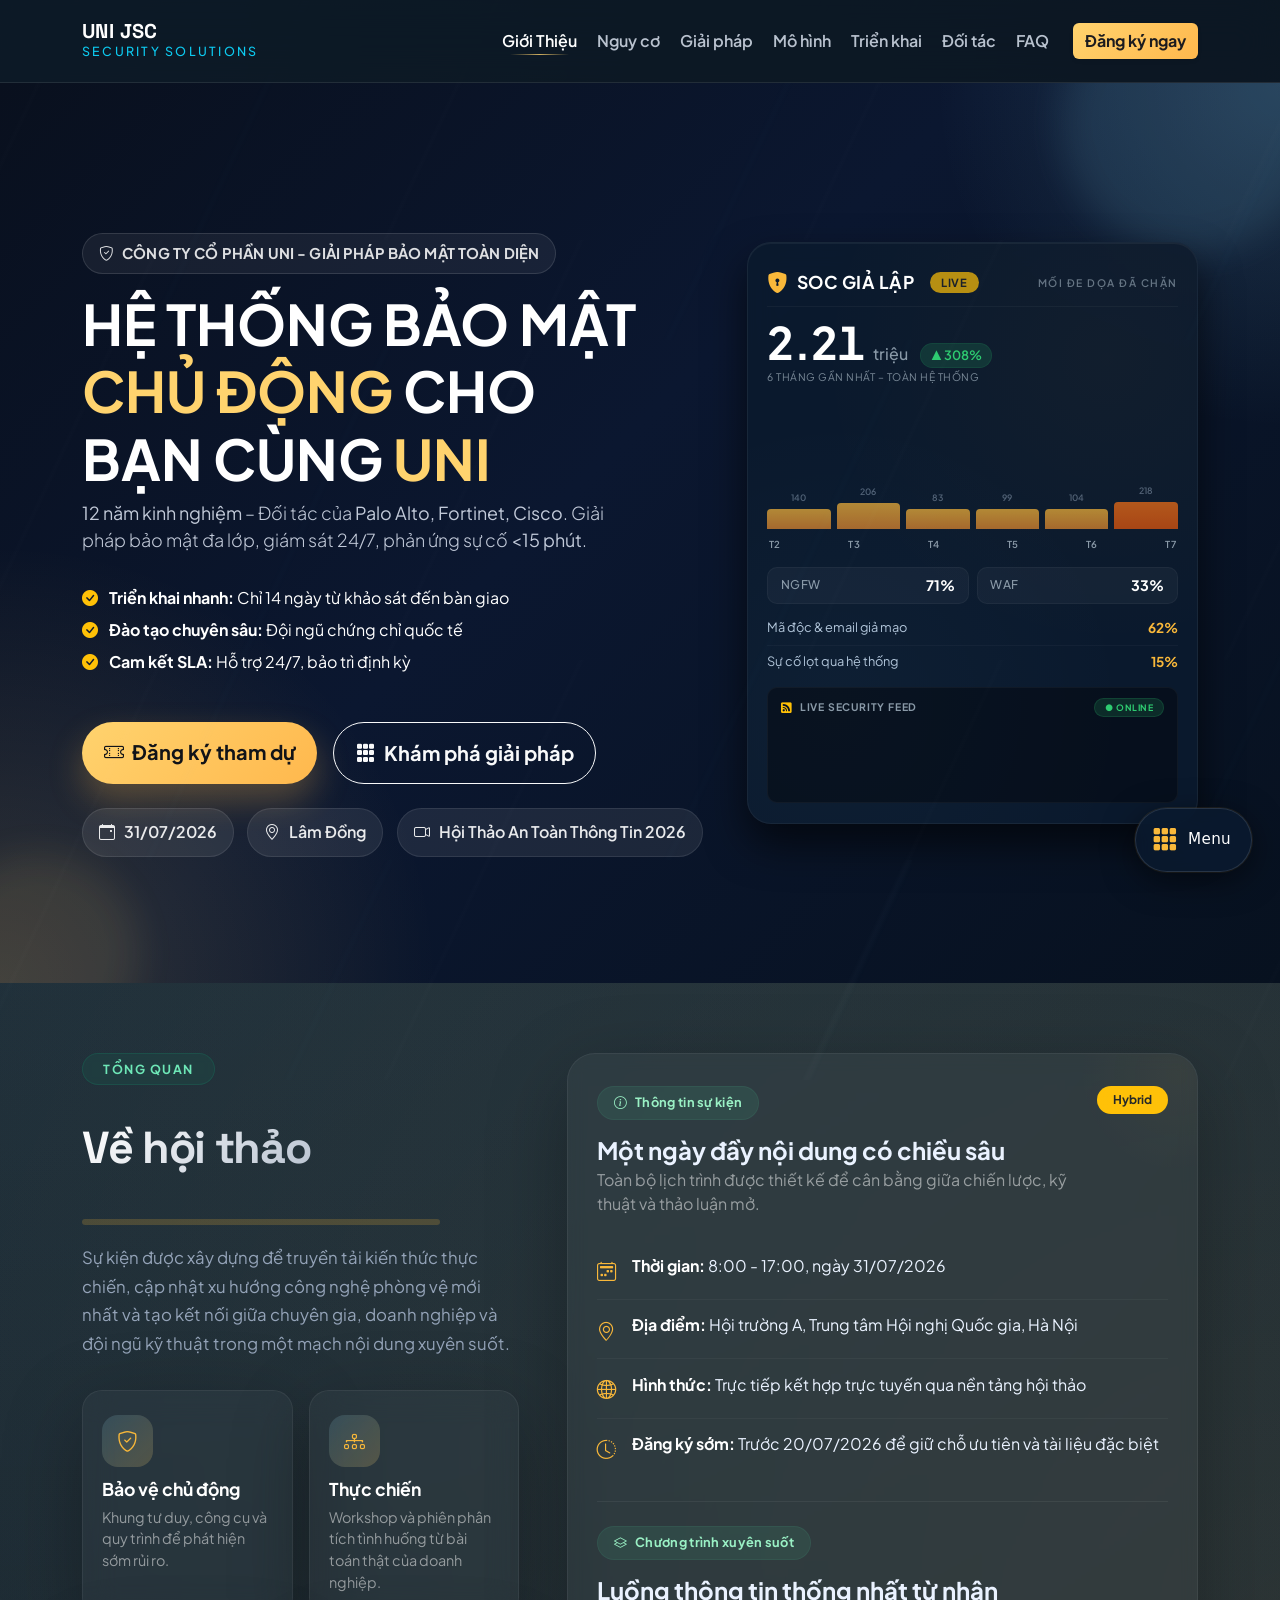
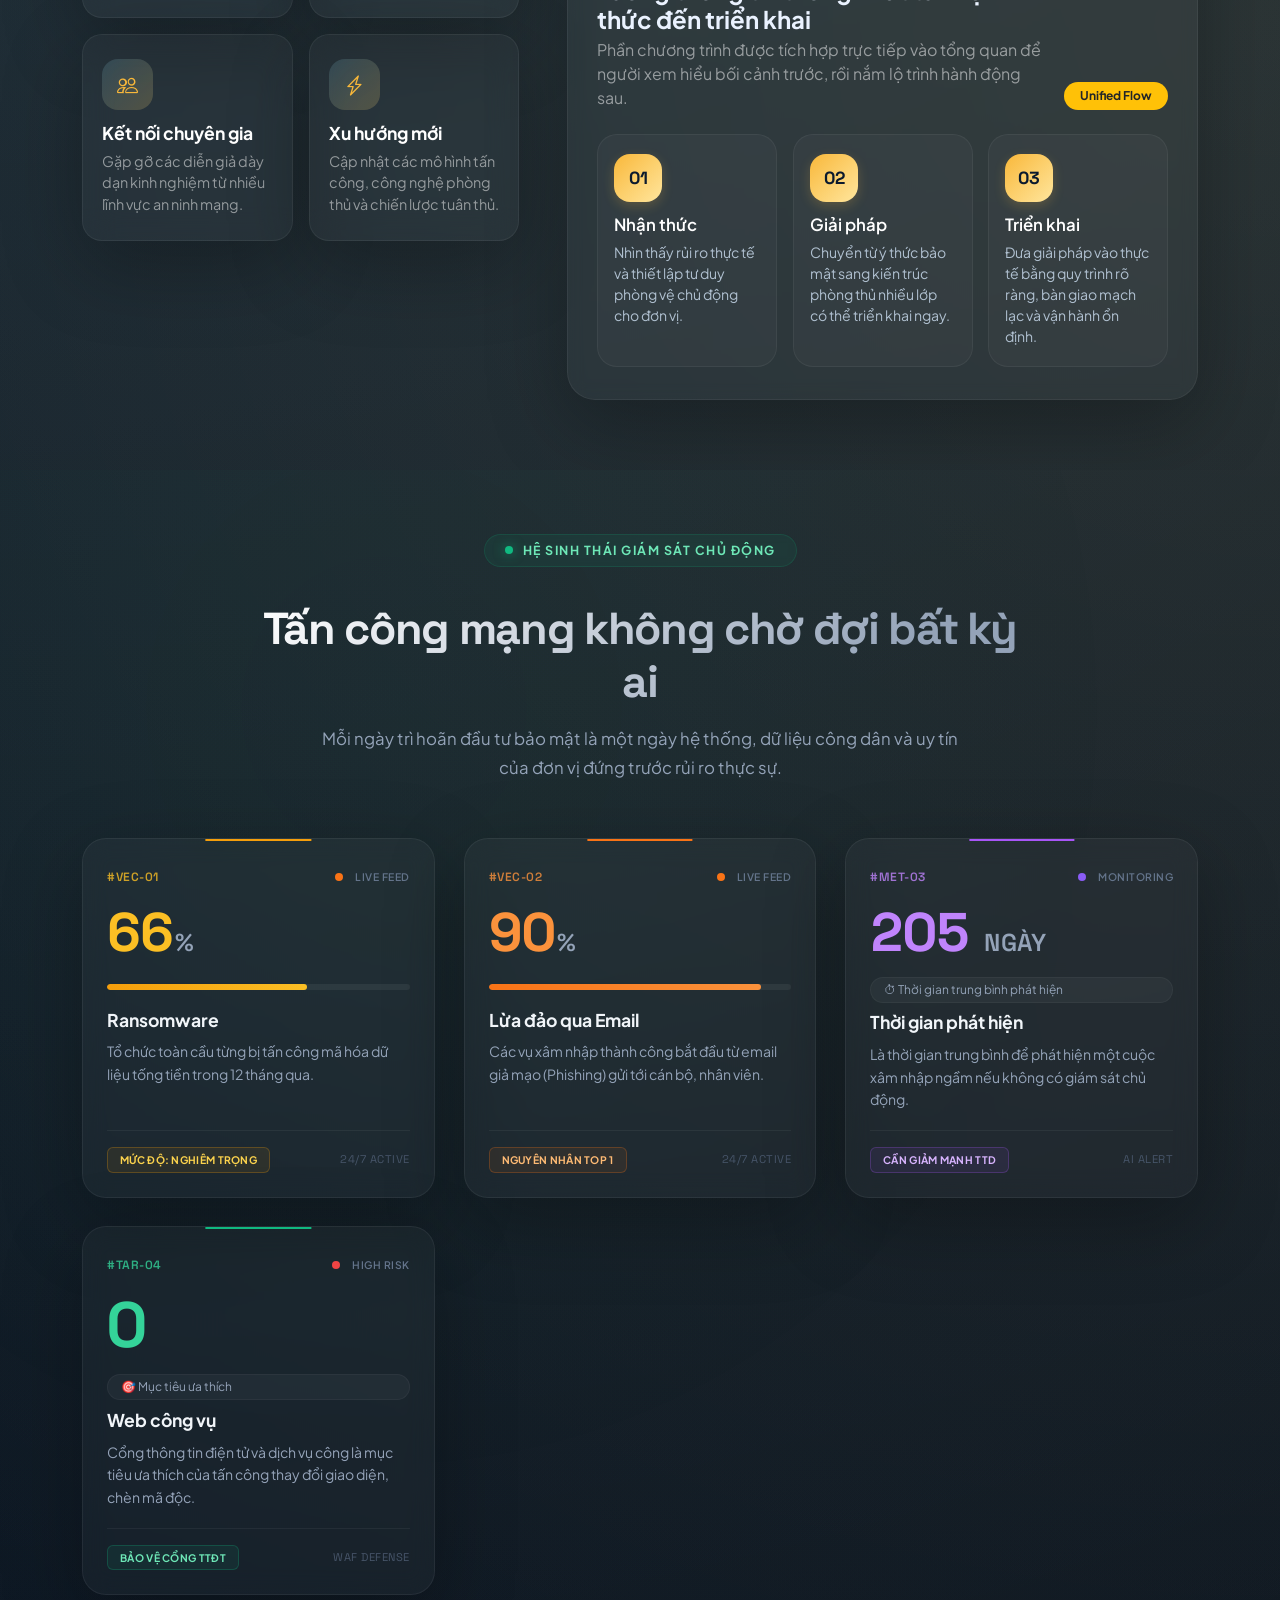
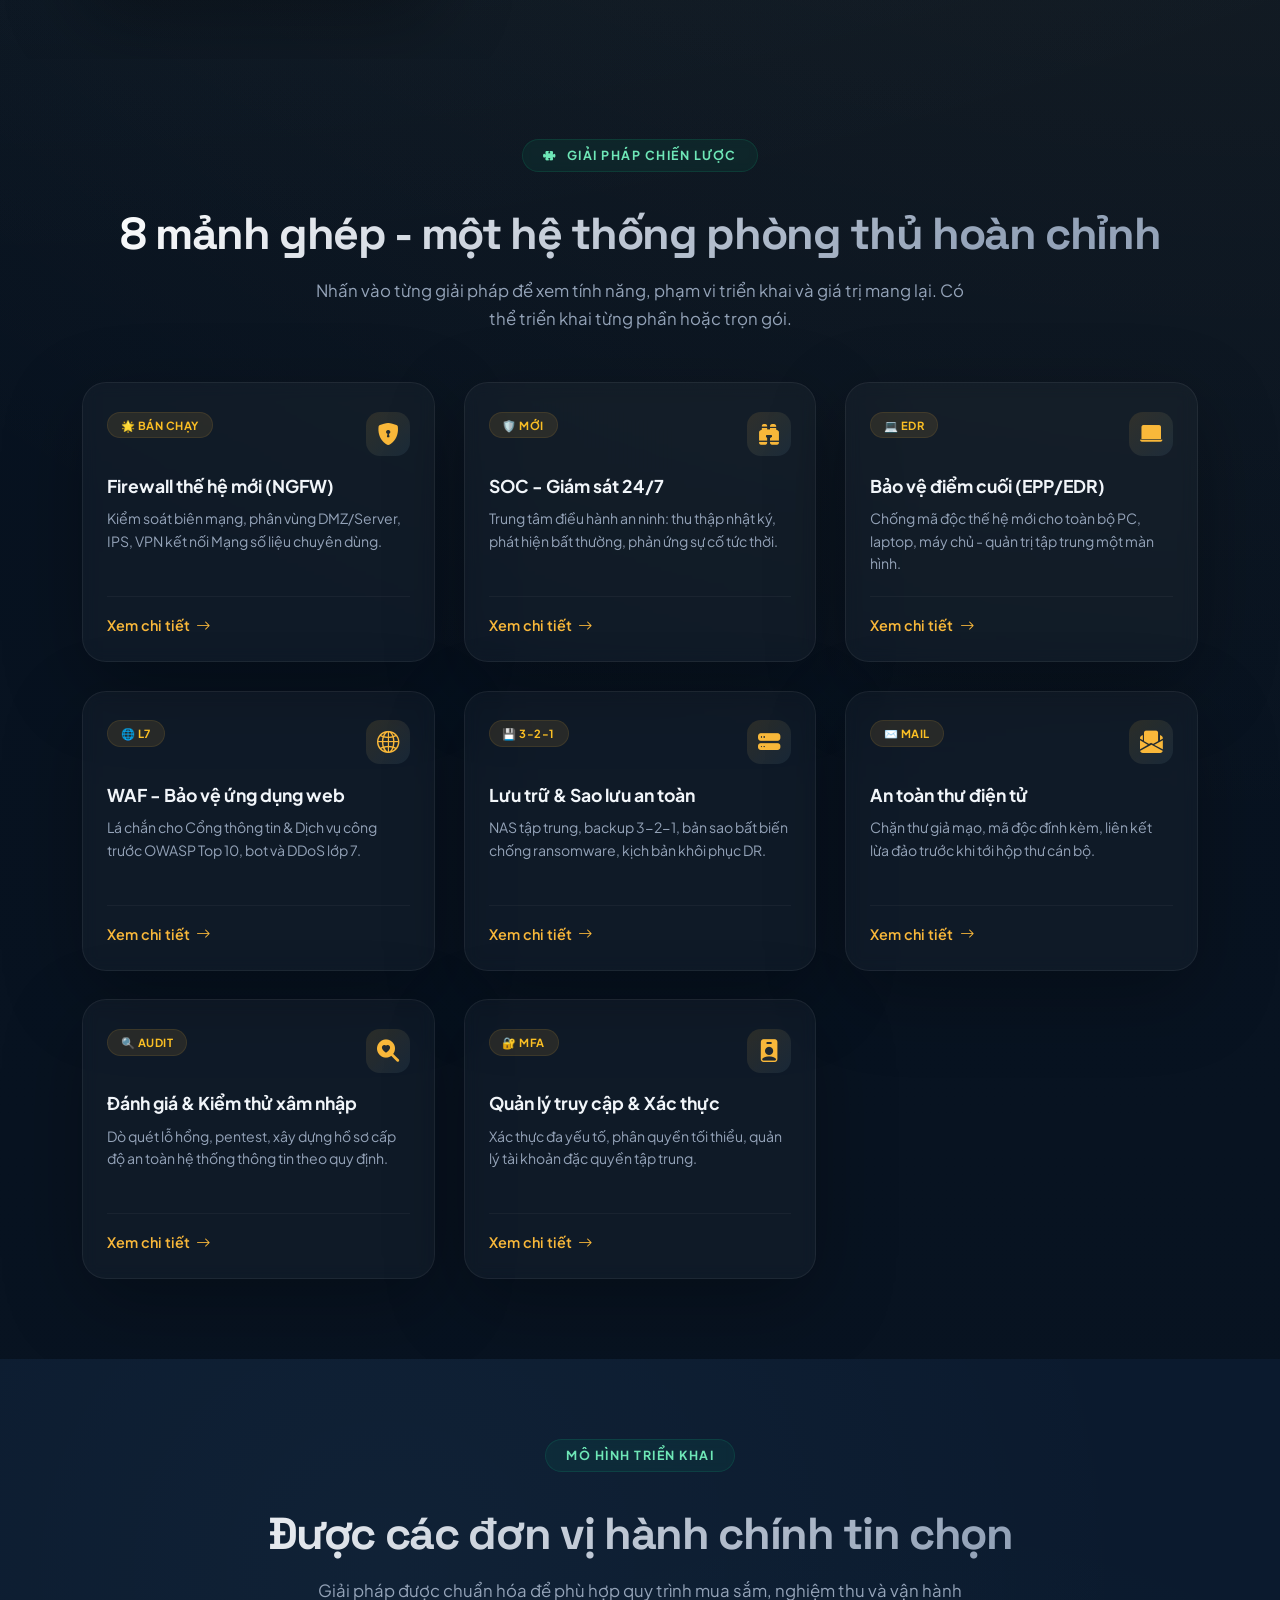
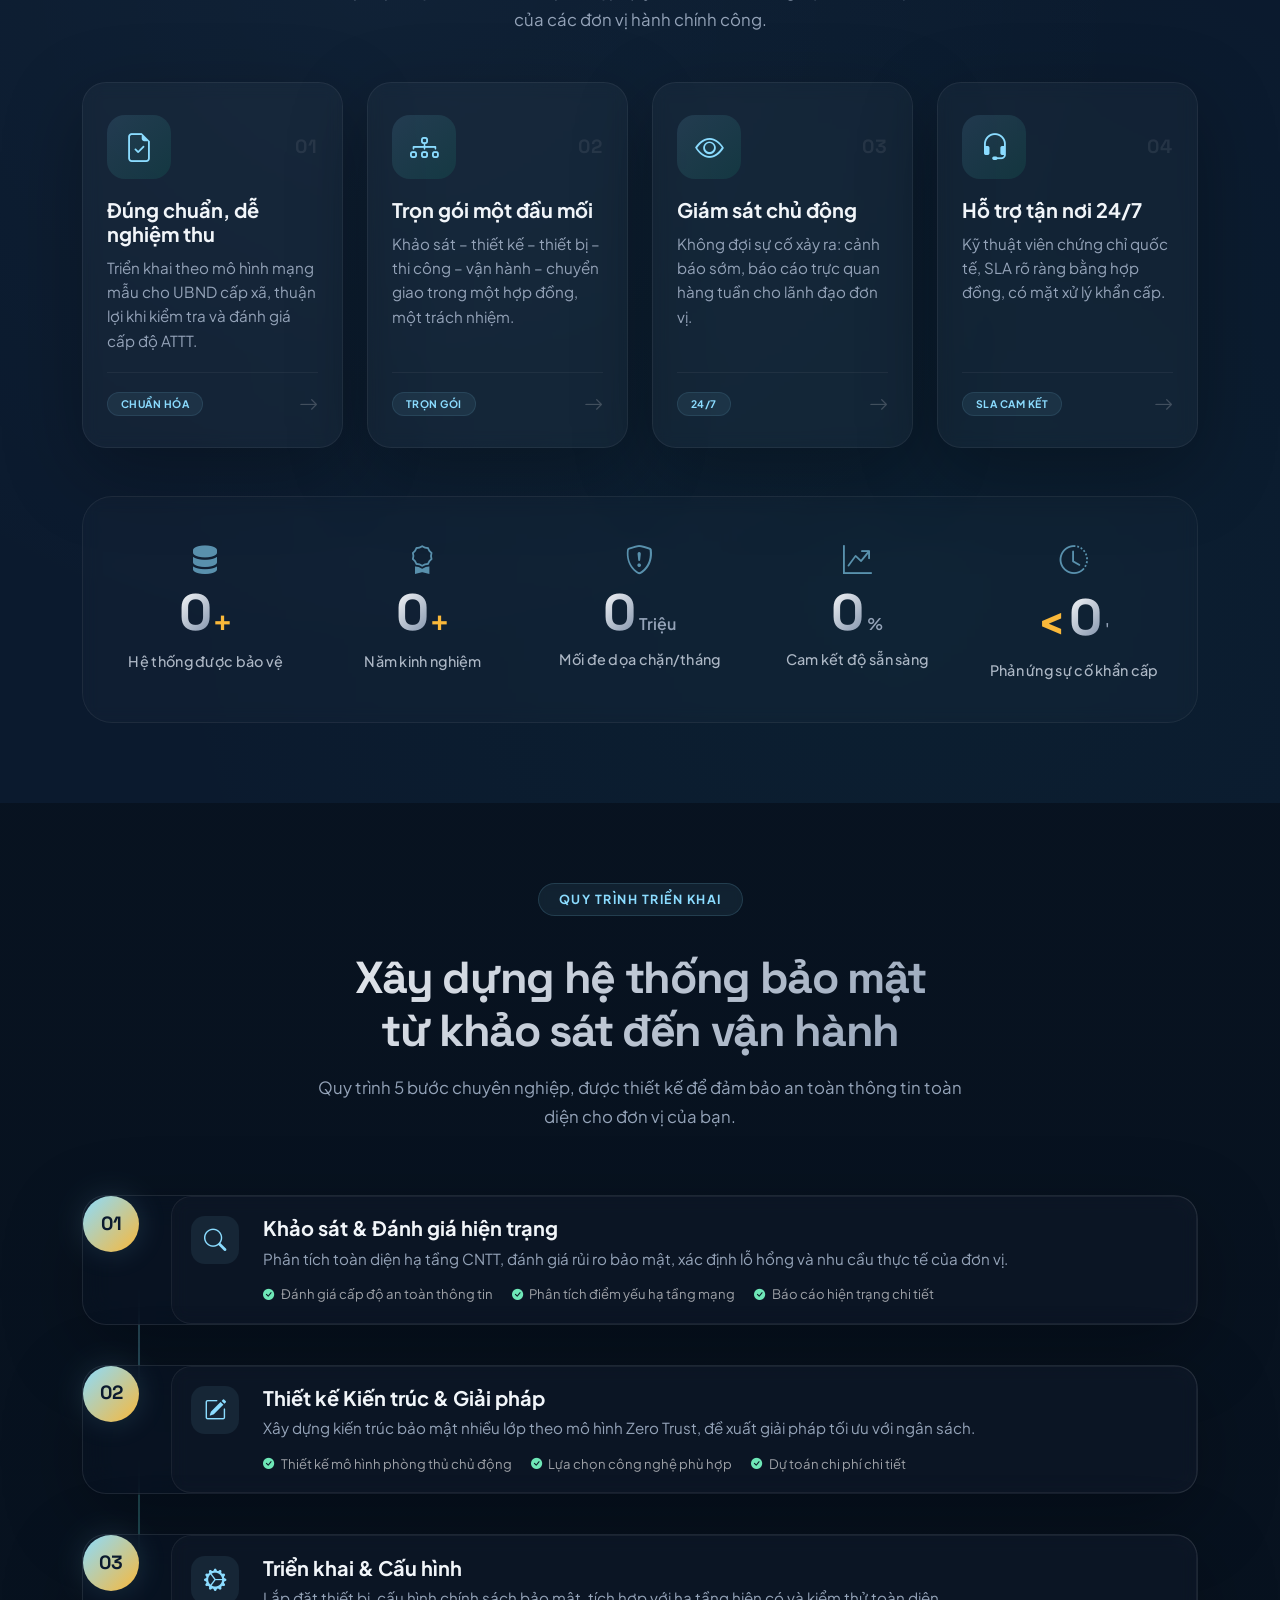
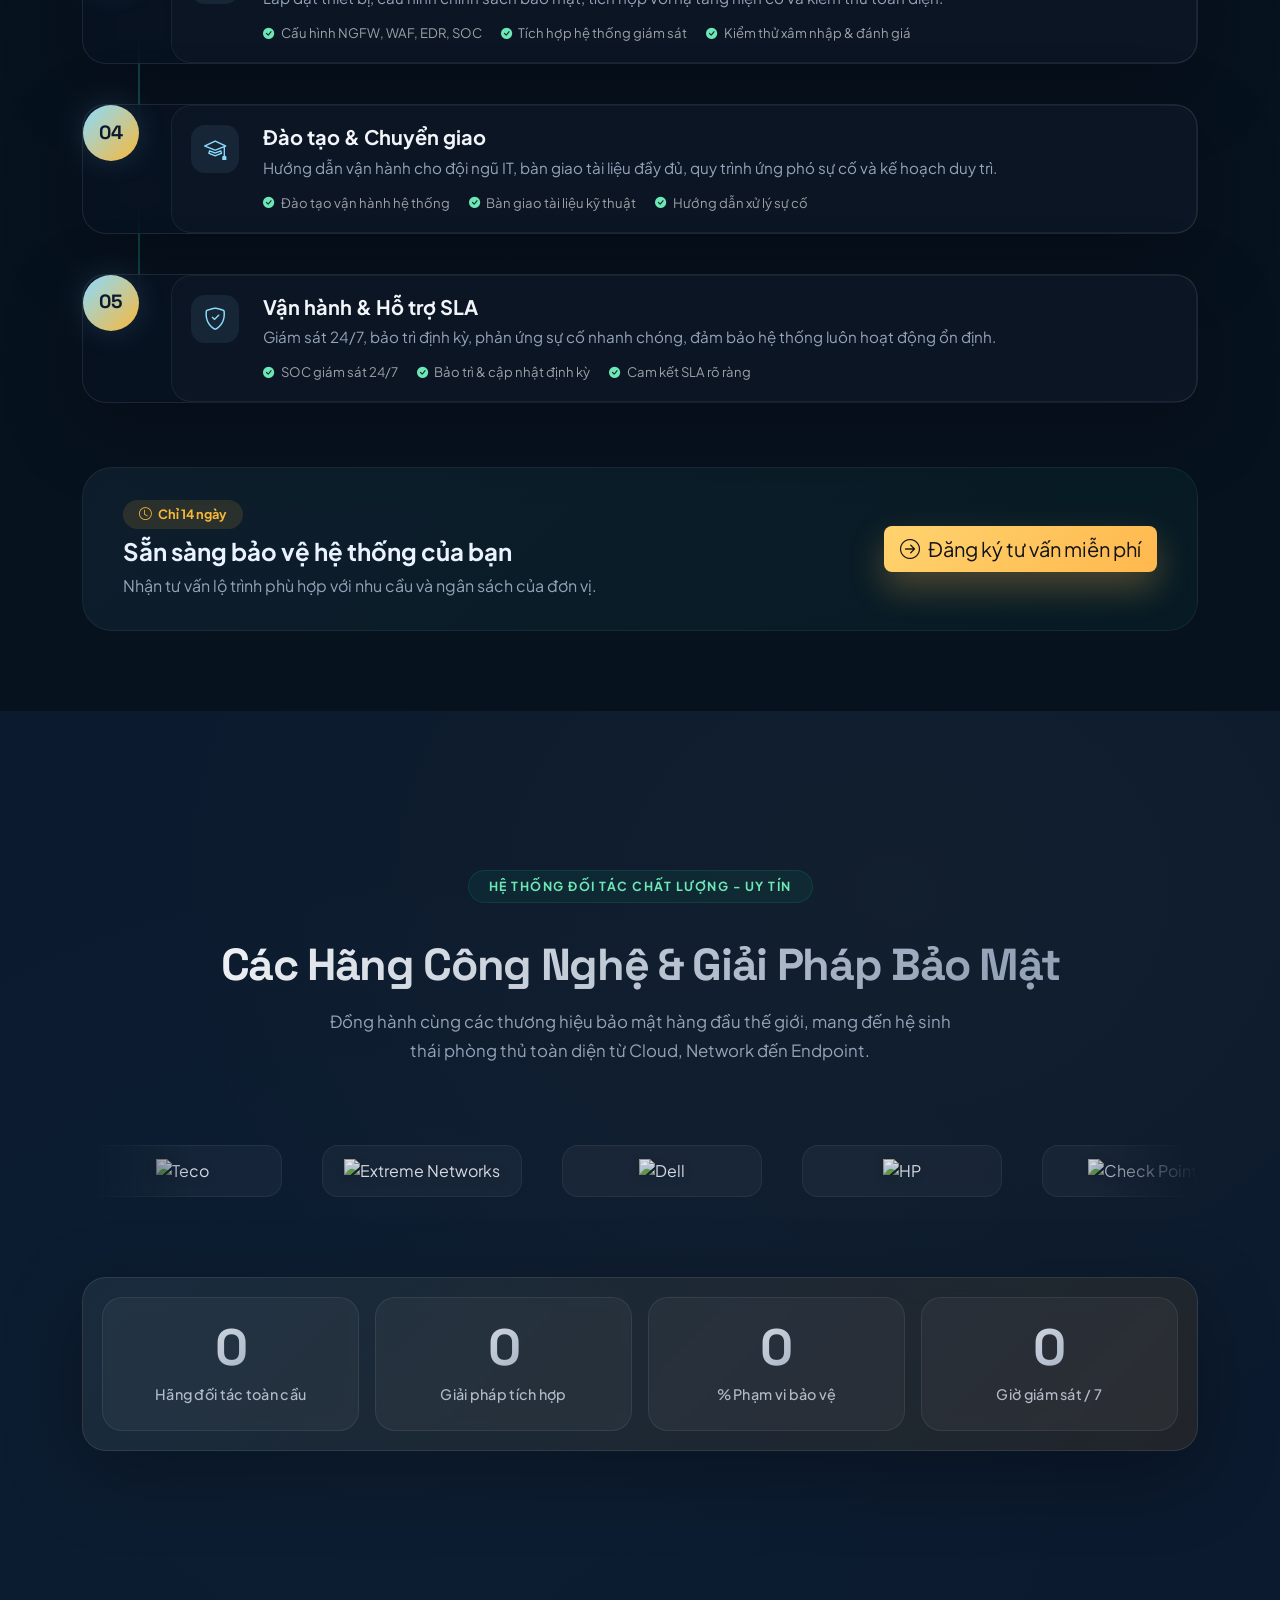
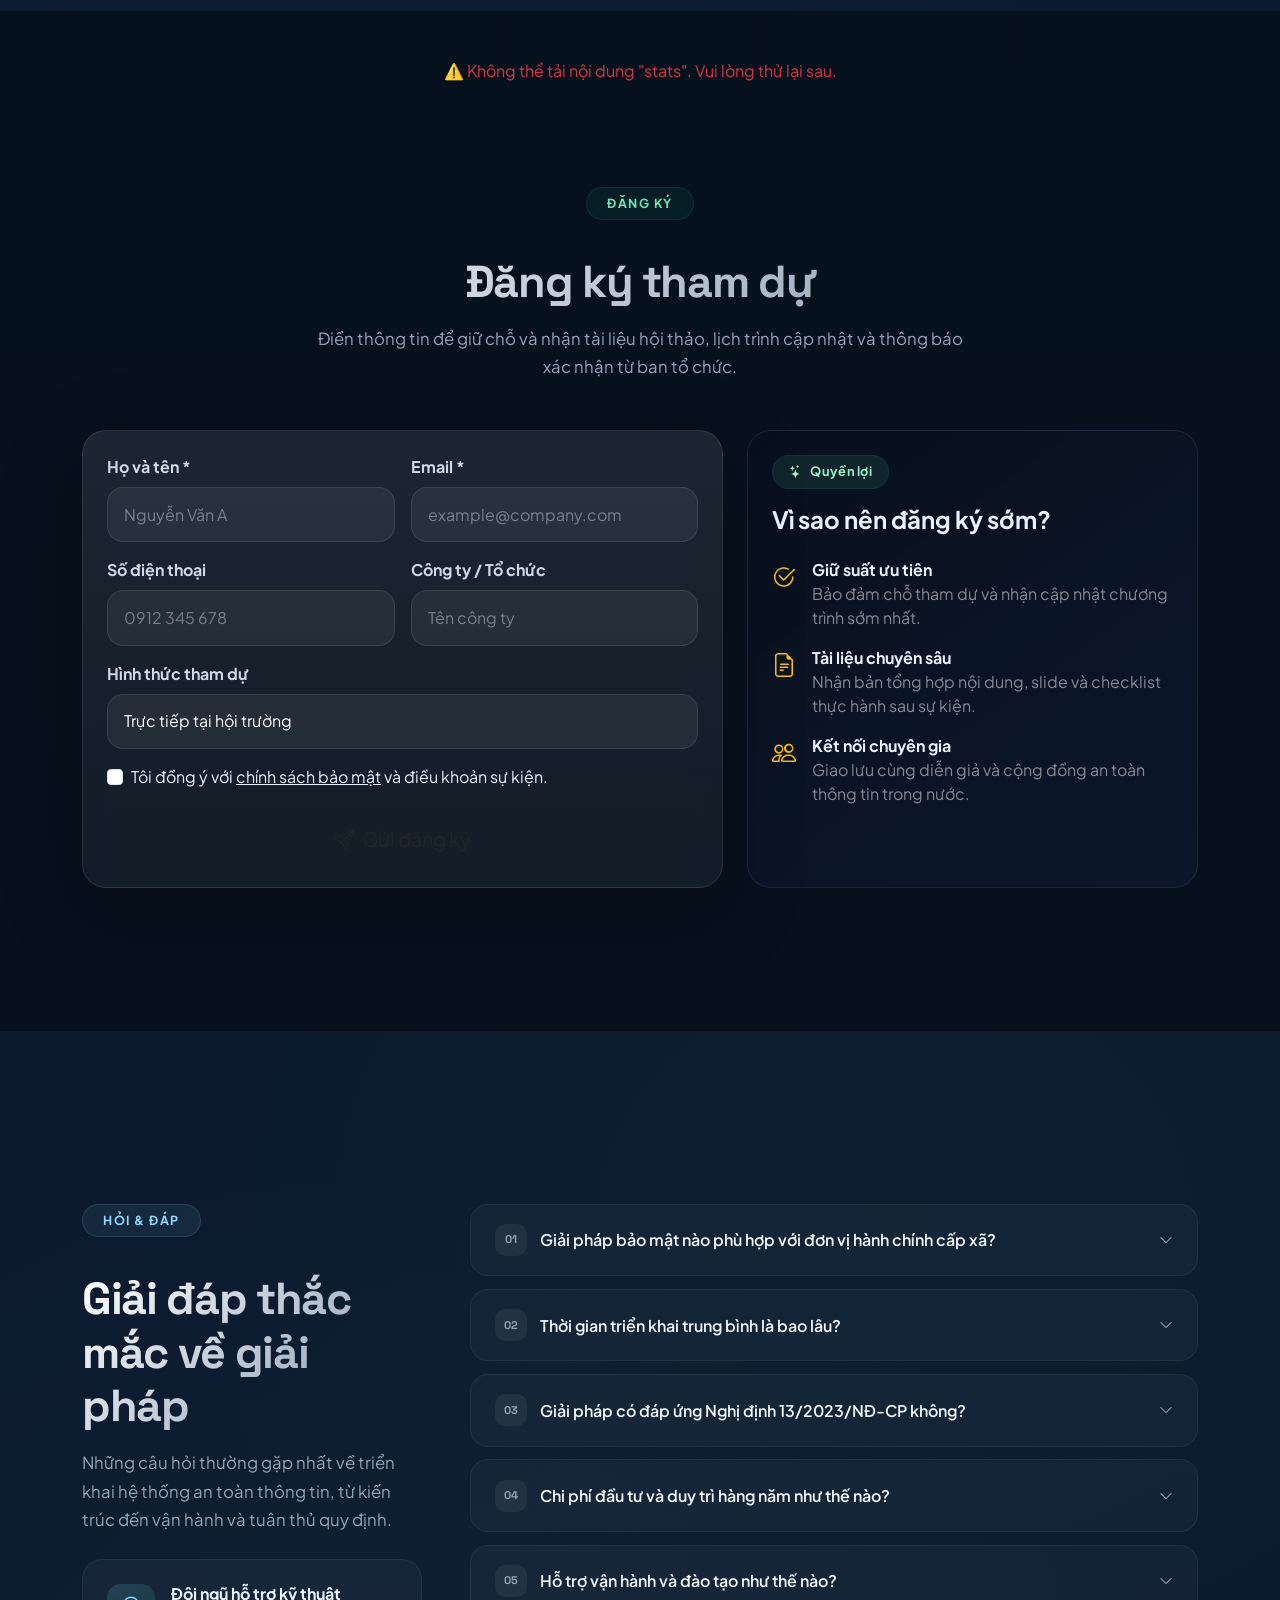
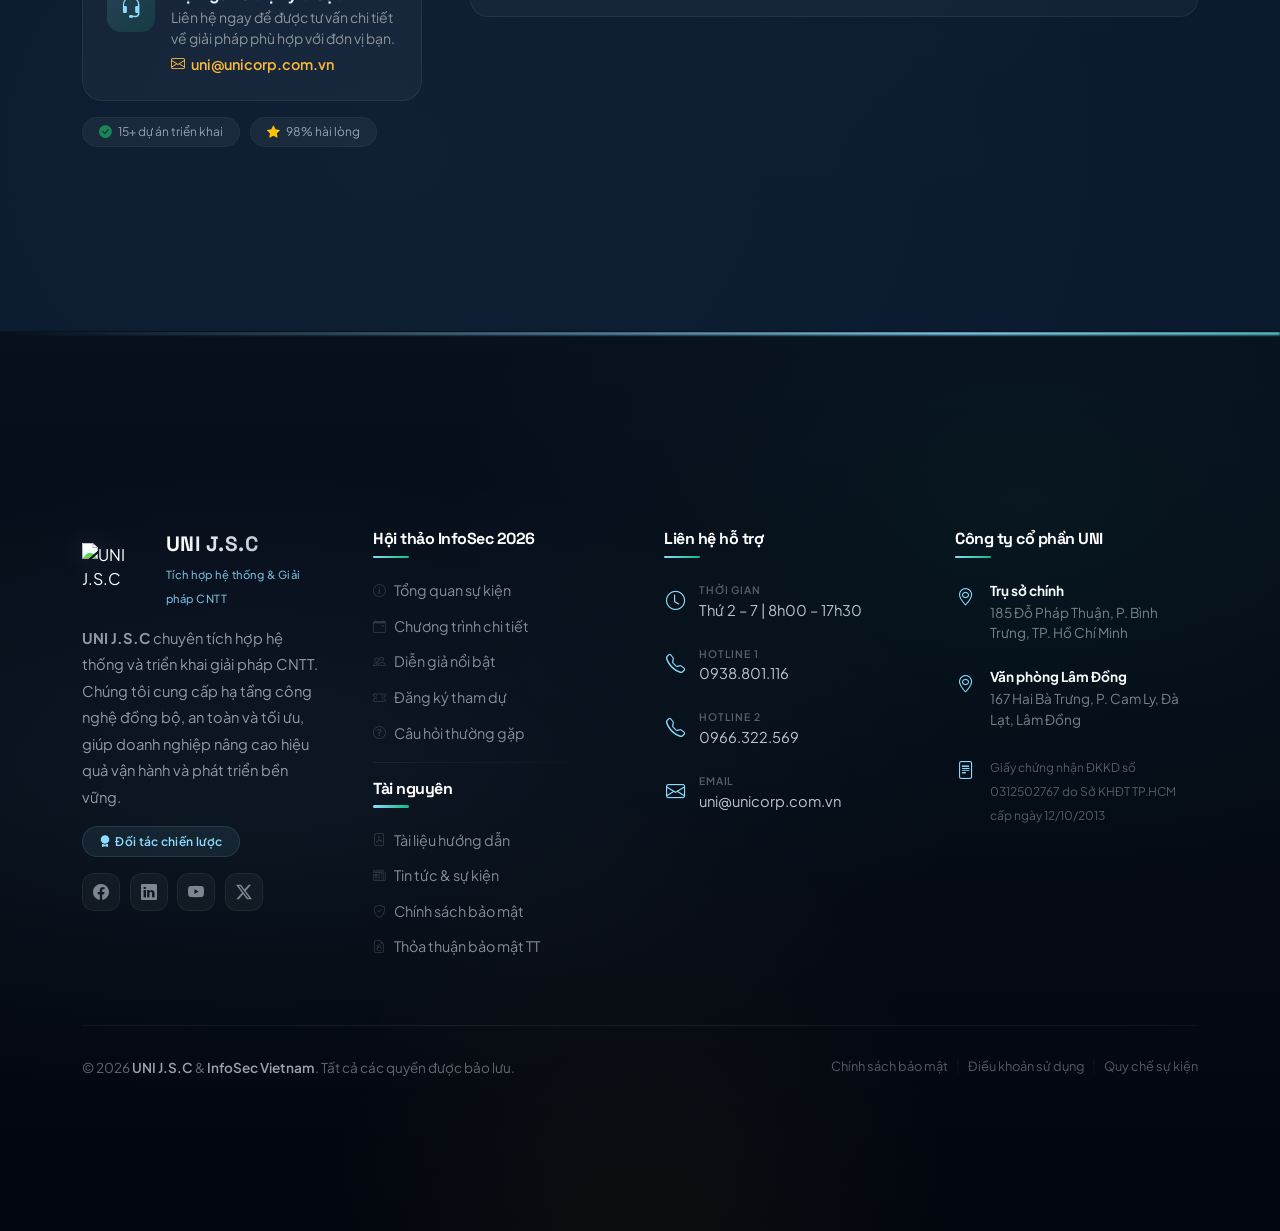
==== index.html @ cbe339fc "init" ====
<!DOCTYPE html>
<html lang="vi">
<head>
  <meta charset="UTF-8" />
  <meta name="viewport" content="width=device-width, initial-scale=1.0" />
  <title>Hội thảo An toàn thông tin 2026</title>
  <meta name="theme-color" content="#07111f" />

  <link rel="preconnect" href="https://fonts.googleapis.com" />
  <link rel="preconnect" href="https://fonts.gstatic.com" crossorigin />
  <link href="https://fonts.googleapis.com/css2?family=Plus+Jakarta+Sans:wght@400;500;600;700;800&family=Space+Grotesk:wght@500;700&display=swap" rel="stylesheet" />

  <!-- Bootstrap 5 + Icons -->
  <link href="https://cdn.jsdelivr.net/npm/bootstrap@5.3.0/dist/css/bootstrap.min.css" rel="stylesheet" />
  <link rel="stylesheet" href="https://cdn.jsdelivr.net/npm/bootstrap-icons@1.11.3/font/bootstrap-icons.min.css" />

  <!-- Font Awesome (optional, nhưng Bootstrap Icons đủ dùng) -->
  <link rel="stylesheet" href="https://cdnjs.cloudflare.com/ajax/libs/font-awesome/6.0.0-beta3/css/all.min.css" />

  <!-- AOS Animation -->
  <link href="https://unpkg.com/aos@2.3.1/dist/aos.css" rel="stylesheet" />

  <!-- Custom CSS -->
  <link rel="stylesheet" href="css/style.css" />
  <link rel="stylesheet" href="css/sections/header.css" />
  <link rel="stylesheet" href="css/sections/hero.css" />
  <link rel="stylesheet" href="css/sections/overview.css" />
  <link rel="stylesheet" href="css/sections/threats.css" />
  <link rel="stylesheet" href="css/sections/solutions.css" />
  <link rel="stylesheet" href="css/sections/models.css" />
  <link rel="stylesheet" href="css/sections/deployment.css" />
  <link rel="stylesheet" href="css/sections/speakers.css" />
  <link rel="stylesheet" href="css/sections/stats.css" />
  <link rel="stylesheet" href="css/sections/registration.css" />
  <link rel="stylesheet" href="css/sections/faq.css" />
  <link rel="stylesheet" href="css/sections/footer.css" />
</head>
<body>

  <!-- Các container sẽ được load nội dung từ sections -->
  <div id="header"></div>
  <main>
    <div id="hero"></div>
    <div id="overview"></div>
    <div id="threats"></div>
    <div id="solutions"></div>
    <div id="models"></div>
    <div id="deployment"></div>
    <div id="speakers"></div>
    <div id="stats"></div>
    <div id="registration"></div>
    <div id="faq"></div>
  </main>
  <div id="footer"></div>

  <!-- JavaScript dependencies -->
  <script src="https://cdn.jsdelivr.net/npm/bootstrap@5.3.0/dist/js/bootstrap.bundle.min.js"></script>
  <script src="https://unpkg.com/aos@2.3.1/dist/aos.js"></script>
  <!-- Thư viện CountUp (cho hiệu ứng số) -->
  <script src="https://cdnjs.cloudflare.com/ajax/libs/countup.js/2.8.0/countUp.umd.js"></script>

  <!-- Main JS để load sections và khởi tạo -->
  <script src="js/main.js"></script>
</body>
</html>
---- css/style.css ----
:root {
  --bg: #07111f;
  --bg-soft: #0b1729;
  --panel: rgba(9, 18, 34, 0.72);
  --panel-strong: #0d1b31;
  --text: #eaf2ff;
  --muted: #aebbd0;
  --line: rgba(255, 255, 255, 0.09);
  --primary: #8bdcff;
  --accent: #ffd36e;
  --accent-strong: #ffb84d;
  --success: #54d39b;
  --shadow: 0 24px 80px rgba(0, 0, 0, 0.28);
}

html {
  scroll-behavior: smooth;
}

body {
  font-family: 'Plus Jakarta Sans', sans-serif;
  color: var(--text);
  background:
    radial-gradient(circle at top left, rgba(139, 220, 255, 0.16), transparent 32%),
    radial-gradient(circle at right 15%, rgba(255, 211, 110, 0.12), transparent 26%),
    linear-gradient(180deg, #06101c 0%, #081321 40%, #06101c 100%);
  min-height: 100vh;
  overflow-x: hidden;
}

body::before {
  content: '';
  position: fixed;
  inset: 0;
  pointer-events: none;
  background-image: linear-gradient(rgba(255, 255, 255, 0.03) 1px, transparent 1px), linear-gradient(90deg, rgba(255, 255, 255, 0.03) 1px, transparent 1px);
  background-size: 42px 42px;
  mask-image: linear-gradient(180deg, rgba(0, 0, 0, 0.45), transparent 82%);
  opacity: 0.2;
}

body::after {
  content: '';
  position: fixed;
  inset: -20vh -10vw;
  pointer-events: none;
  background:
    linear-gradient(115deg, transparent 0 46%, rgba(255, 255, 255, 0.035) 47%, transparent 48% 100%),
    linear-gradient(115deg, transparent 0 67%, rgba(139, 220, 255, 0.035) 68%, transparent 69% 100%);
  background-size: 420px 420px, 520px 520px;
  opacity: 0.35;
  animation: driftLines 28s linear infinite;
}

@keyframes driftLines {
  from {
    transform: translate3d(0, 0, 0);
    background-position: 0 0, 0 0;
  }
  to {
    transform: translate3d(6vw, 8vh, 0);
    background-position: 420px 420px, 520px 520px;
  }
}

img {
  max-width: 100%;
}

a {
  color: inherit;
}

section,
footer {
  position: relative;
}

.screen-section,
main > div > section,
.footer-section {
  min-height: 100vh;
  display: flex;
  align-items: center;
}

.screen-section > .container,
main > div > section > .container,
.footer-section > .container {
  width: 100%;
}

.section-block {
  padding: 7vh 0;
}

.section-title,
.hero-section h1,
.footer-section h5,
.footer-section h6 {
  font-family: 'Space Grotesk', sans-serif;
  letter-spacing: -0.03em;
}

.section-title {
  font-size: clamp(2rem, 3vw, 3.2rem);
  margin-top: 1rem;
  margin-bottom: 0.85rem;
}

.section-eyebrow {
  display: inline-flex;
  align-items: center;
  gap: 0.5rem;
  padding: 0.48rem 0.9rem;
  border-radius: 999px;
  background: rgba(139, 220, 255, 0.11);
  border: 1px solid rgba(139, 220, 255, 0.15);
  color: var(--primary);
  font-weight: 700;
  text-transform: uppercase;
  letter-spacing: 0.12em;
  font-size: 0.72rem;
}

.section-lead {
  color: var(--muted);
  max-width: 42rem;
  font-size: 1.03rem;
}

.soft-panel,
.feature-card,
.speaker-card,
.agenda-card,
.stats-panel,
.faq-panel,
.registration-panel,
.info-panel,
.detail-panel,
.solution-card,
.model-card,
.deployment-step,
.threat-card {
  background: var(--panel);
  border: 1px solid var(--line);
  border-radius: 24px;
  box-shadow: var(--shadow);
  backdrop-filter: blur(16px);
}

.btn-cta {
  background: linear-gradient(135deg, var(--accent), var(--accent-strong));
  color: #111318;
  border: none;
  box-shadow: 0 16px 34px rgba(255, 184, 77, 0.28);
}

.btn-cta:hover {
  color: #111318;
  transform: translateY(-2px);
}

.badge,
.btn,
.nav-link,
.accordion-button,
.form-control,
.form-select {
  transition: all 0.2s ease;
}

@media (max-width: 991.98px) {
  .navbar-collapse {
    padding: 1rem 0 0.5rem;
  }
}

@media (max-width: 767.98px) {
  .section-block,
  .form-section,
  .faq-section,
  .stats-section {
    padding-bottom: 72px;
  }

}

@media (prefers-reduced-motion: reduce) {
  html {
    scroll-behavior: auto;
  }

  *, *::before, *::after {
    animation-duration: 0.01ms !important;
    animation-iteration-count: 1 !important;
    transition-duration: 0.01ms !important;
    scroll-behavior: auto !important;
  }
}

/* ============================================================
   VIRTUAL MENU – PHONG CÁCH HIỆN ĐẠI, LƯỚI 3x3, VÒNG CUNG
   ============================================================ */

.virtual-menu {
  position: fixed;
  bottom: 28px;
  right: 28px;
  z-index: 1060;
  display: flex;
  flex-direction: column;
  align-items: flex-end;
  font-family: 'Segoe UI', system-ui, -apple-system, sans-serif;
  pointer-events: none;
}

.virtual-menu.is-visible {
  pointer-events: auto;
}

/* ----- NÚM TOGGLE (luôn hiển thị) ----- */
.virtual-menu-toggle {
  display: flex;
  align-items: center;
  gap: 10px;
  padding: 12px 20px 12px 16px;
  border: none;
  border-radius: 60px;
  background: rgba(11, 26, 46, 0.85);
  backdrop-filter: blur(12px) saturate(180%);
  -webkit-backdrop-filter: blur(12px) saturate(180%);
  border: 1px solid rgba(255, 255, 255, 0.12);
  box-shadow: 0 8px 32px rgba(0, 0, 0, 0.5), 0 0 0 1px rgba(249, 184, 58, 0.1);
  color: #fff;
  font-size: 0.95rem;
  font-weight: 500;
  cursor: pointer;
  transition: all 0.3s cubic-bezier(0.4, 0, 0.2, 1);
  pointer-events: auto;
}

.virtual-menu-toggle:hover {
  background: rgba(20, 40, 70, 0.9);
  border-color: #f9b83a;
  box-shadow: 0 8px 36px rgba(249, 184, 58, 0.2);
  transform: translateY(-2px) scale(1.02);
}

.virtual-menu-toggle i {
  font-size: 1.6rem;
  color: #f9b83a;
}

.virtual-menu-toggle-label {
  letter-spacing: 0.3px;
}

/* ----- PANEL (lưới 3x3) ----- */
.virtual-menu-panel {
  position: absolute;
  bottom: 80px;
  right: 0;
  width: 420px;
  max-width: 92vw;
  background: rgba(11, 26, 46, 0.88);
  backdrop-filter: blur(24px) saturate(200%);
  -webkit-backdrop-filter: blur(24px) saturate(200%);
  border-radius: 28px;
  border: 1px solid rgba(255, 255, 255, 0.08);
  box-shadow: 0 30px 60px rgba(0, 0, 0, 0.6), 0 0 0 1px rgba(249, 184, 58, 0.06);
  padding: 1.2rem 1rem 1.5rem;
  transform-origin: bottom right;
  transition: opacity 0.3s ease, transform 0.3s cubic-bezier(0.34, 1.56, 0.64, 1);
  pointer-events: auto;
}

.virtual-menu-panel[hidden] {
  display: block; /* override hidden để dùng opacity/transform */
  opacity: 0;
  transform: scale(0.85) translateY(20px);
  pointer-events: none;
  transition: opacity 0.25s ease, transform 0.3s cubic-bezier(0.34, 1.56, 0.64, 1);
}

.virtual-menu.is-open .virtual-menu-panel {
  opacity: 1;
  transform: scale(1) translateY(0);
  pointer-events: auto;
}

/* ----- HEADER panel ----- */
.virtual-menu-panel-header {
  display: flex;
  justify-content: space-between;
  align-items: center;
  padding-bottom: 0.8rem;
  border-bottom: 1px solid rgba(255, 255, 255, 0.06);
  margin-bottom: 1rem;
}

.virtual-menu-panel-title {
  font-size: 0.85rem;
  font-weight: 600;
  letter-spacing: 0.5px;
  text-transform: uppercase;
  color: #f9b83a;
  opacity: 0.8;
}

.virtual-menu-close {
  background: transparent;
  border: none;
  color: #b0c4d8;
  font-size: 1.2rem;
  padding: 4px 8px;
  border-radius: 8px;
  transition: all 0.2s;
  cursor: pointer;
}

.virtual-menu-close:hover {
  background: rgba(255, 255, 255, 0.06);
  color: #fff;
}

/* ----- LƯỚI 3x3 ----- */
.virtual-menu-grid {
  display: grid;
  grid-template-columns: repeat(3, 1fr);
  gap: 12px;
}

.virtual-menu-item {
  display: flex;
  flex-direction: column;
  align-items: center;
  justify-content: center;
  padding: 16px 8px 12px;
  border-radius: 18px;
  background: rgba(255, 255, 255, 0.03);
  border: 1px solid rgba(255, 255, 255, 0.04);
  text-decoration: none;
  color: #ccd8e4;
  transition: all 0.25s ease;
  position: relative;
  cursor: pointer;
  /* Hiệu ứng xuất hiện vòng cung (sẽ dùng animation) */
  opacity: 0;
  transform: scale(0.6) translateY(20px);
}

.virtual-menu-item.arc-enter {
  animation: arcEntry 0.45s cubic-bezier(0.34, 1.56, 0.64, 1) forwards;
}

@keyframes arcEntry {
  0% {
    opacity: 0;
    transform: scale(0.6) translateY(30px) rotate(-8deg);
  }
  60% {
    opacity: 1;
    transform: scale(1.05) translateY(-4px) rotate(1deg);
  }
  100% {
    opacity: 1;
    transform: scale(1) translateY(0) rotate(0deg);
  }
}

/* Mỗi item có độ trễ riêng (được set inline style) */

.virtual-menu-item:hover {
  background: rgba(249, 184, 58, 0.08);
  border-color: #f9b83a;
  transform: translateY(-4px) scale(1.04);
  box-shadow: 0 8px 24px rgba(249, 184, 58, 0.12);
  color: #fff;
}

.virtual-menu-item.active {
  background: rgba(249, 184, 58, 0.12);
  border-color: #f9b83a;
  box-shadow: 0 0 20px rgba(249, 184, 58, 0.08);
  color: #f9b83a;
}

.virtual-menu-icon {
  font-size: 2rem;
  line-height: 1;
  margin-bottom: 4px;
  transition: transform 0.3s ease;
}

.virtual-menu-item:hover .virtual-menu-icon {
  transform: scale(1.15) rotate(-4deg);
}

.virtual-menu-label {
  font-size: 0.68rem;
  font-weight: 600;
  letter-spacing: 0.3px;
  text-transform: uppercase;
  opacity: 0.7;
  text-align: center;
  line-height: 1.2;
}

.virtual-menu-item.active .virtual-menu-label {
  opacity: 1;
}

.virtual-menu-number {
  position: absolute;
  top: 6px;
  right: 8px;
  font-size: 0.55rem;
  font-weight: 700;
  color: rgba(255, 255, 255, 0.15);
  letter-spacing: 0.5px;
}

/* ----- RESPONSIVE ----- */
@media (max-width: 576px) {
  .virtual-menu {
    bottom: 16px;
    right: 16px;
  }
  .virtual-menu-panel {
    width: 88vw;
    right: 0;
    padding: 1rem 0.8rem;
    border-radius: 20px;
  }
  .virtual-menu-grid {
    gap: 8px;
  }
  .virtual-menu-item {
    padding: 12px 4px 8px;
  }
  .virtual-menu-icon {
    font-size: 1.6rem;
  }
  .virtual-menu-label {
    font-size: 0.6rem;
  }
  .virtual-menu-toggle {
    padding: 10px 16px 10px 14px;
    font-size: 0.85rem;
  }
  .virtual-menu-toggle i {
    font-size: 1.3rem;
  }
  .virtual-menu-number {
    display: none;
  }
}
---- css/sections/header.css ----
.navbar {
  backdrop-filter: blur(18px);
  background: rgba(6, 16, 29, 0.72) !important;
  border-bottom: 1px solid var(--line);
}

.navbar-brand {
  gap: 0.75rem;
  letter-spacing: 0.02em;
}

.brand-logo {
  width: 42px;
  height: 42px;
  object-fit: contain;
  filter: drop-shadow(0 8px 18px rgba(0, 0, 0, 0.35));
}

.brand-title {
  font-family: 'Space Grotesk', sans-serif;
  line-height: 1.05;
}

.brand-slogan {
  font-size: 0.78rem;
  letter-spacing: 0.18em;
}

.navbar .nav-link {
  color: rgba(234, 242, 255, 0.78);
  font-weight: 600;
  position: relative;
}

.navbar .nav-link::after {
  content: '';
  position: absolute;
  left: 1rem;
  right: 1rem;
  bottom: 0.35rem;
  height: 1px;
  background: linear-gradient(90deg, transparent, rgba(255, 211, 110, 0.8), transparent);
  transform: scaleX(0);
  transform-origin: center;
  transition: transform 0.2s ease;
}

.navbar .nav-link:hover,
.navbar .nav-link:focus,
.navbar .nav-link.active {
  color: #fff;
}

.navbar .nav-link:hover::after,
.navbar .nav-link.active::after {
  transform: scaleX(1);
}

.navbar .btn-warning {
  background: linear-gradient(135deg, var(--accent), var(--accent-strong));
  border: none;
  color: #1b1b1f;
  box-shadow: 0 14px 28px rgba(255, 183, 77, 0.28);
}

.navbar .btn-warning:hover {
  transform: translateY(-1px);
}
---- css/sections/hero.css ----
.hero-section {
    padding: 116px 0 92px;
    color: #fff;
    background:
        radial-gradient(circle at top right, rgba(139, 220, 255, 0.16), transparent 22%),
        radial-gradient(circle at bottom left, rgba(255, 211, 110, 0.16), transparent 28%),
        linear-gradient(135deg, #09101e 0%, #0b1730 45%, #07111f 100%);
    overflow: hidden;
}

.hero-section::before,
.hero-section::after {
    content: "";
    position: absolute;
    border-radius: 999px;
    filter: blur(18px);
    opacity: 0.55;
}

.hero-section::before {
    width: 260px;
    height: 260px;
    top: -90px;
    right: -40px;
    background: rgba(139, 220, 255, 0.18);
}

.hero-section::after {
    width: 200px;
    height: 200px;
    bottom: -70px;
    left: -60px;
    background: rgba(255, 211, 110, 0.16);
}

.eyebrow {
    display: inline-flex;
    align-items: center;
    gap: 0.5rem;
    padding: 0.55rem 1rem;
    border: 1px solid rgba(255, 255, 255, 0.12);
    border-radius: 999px;
    background: rgba(255, 255, 255, 0.06);
    color: rgba(255, 255, 255, 0.86);
    font-size: 0.92rem;
    font-weight: 700;
    letter-spacing: 0.01em;
}

.hero-section h1 {
    font-size: clamp(3rem, 5vw, 5.2rem);
    line-height: 0.96;
    margin-top: 1rem;
    margin-bottom: 1.4rem;
}

.hero-section .highlight {
    color: var(--accent);
}

.hero-section .lead {
    color: rgba(234, 242, 255, 0.82);
    font-size: 1.12rem;
    max-width: 34rem;
}

.hero-actions .btn {
    padding: 0.95rem 1.35rem;
    border-radius: 999px;
    font-weight: 700;
}

.hero-meta {
    display: flex;
    flex-wrap: wrap;
    gap: 0.85rem;
    margin-top: 1.5rem;
}

.meta-pill {
    display: inline-flex;
    align-items: center;
    gap: 0.55rem;
    padding: 0.72rem 1rem;
    border-radius: 999px;
    background: rgba(255, 255, 255, 0.08);
    border: 1px solid rgba(255, 255, 255, 0.09);
    color: rgba(255, 255, 255, 0.9);
    font-weight: 600;
}

.hero-visual {
    position: relative;
    min-height: 470px;
    padding: 1rem;
}

.hero-panel {
    height: 100%;
    padding: 1.4rem;
    border-radius: 30px;
    background: linear-gradient(180deg, rgba(255, 255, 255, 0.08), rgba(255, 255, 255, 0.04));
    border: 1px solid rgba(255, 255, 255, 0.12);
    box-shadow: var(--shadow);
    backdrop-filter: blur(20px);
}

.hero-graphic {
    position: relative;
    height: 100%;
    min-height: 380px;
    border-radius: 24px;
    overflow: hidden;
    background:
        radial-gradient(circle at 25% 25%, rgba(139, 220, 255, 0.3), transparent 20%),
        radial-gradient(circle at 80% 20%, rgba(255, 211, 110, 0.28), transparent 18%),
        linear-gradient(145deg, #0f1d35 0%, #102848 54%, #07111f 100%);
}

.hero-graphic::before {
    content: "";
    position: absolute;
    inset: 10%;
    border-radius: 26px;
    border: 1px solid rgba(255, 255, 255, 0.09);
}

.hero-orb {
    position: absolute;
    border-radius: 50%;
    background: radial-gradient(
        circle at 30% 30%,
        rgba(255, 255, 255, 0.8),
        rgba(139, 220, 255, 0.52) 28%,
        rgba(139, 220, 255, 0.06) 70%,
        transparent 71%
    );
}

.hero-orb.one {
    width: 210px;
    height: 210px;
    top: 55px;
    left: 36px;
}

.hero-orb.two {
    width: 92px;
    height: 92px;
    right: 48px;
    bottom: 118px;
    background: radial-gradient(
        circle at 30% 30%,
        rgba(255, 255, 255, 0.9),
        rgba(255, 211, 110, 0.5) 28%,
        rgba(255, 211, 110, 0.06) 70%,
        transparent 71%
    );
}

.hero-card {
    position: absolute;
    left: 50%;
    transform: translateX(-50%);
    bottom: 28px;
    width: min(86%, 340px);
    padding: 1.1rem;
    border-radius: 22px;
    background: rgba(8, 16, 31, 0.88);
    border: 1px solid rgba(255, 255, 255, 0.1);
    box-shadow: 0 24px 50px rgba(0, 0, 0, 0.4);
    backdrop-filter: blur(16px);
}

.hero-card .card-kpi {
    font-size: 2rem;
    font-weight: 800;
    line-height: 1;
    color: var(--accent);
}
/* ============================================================
   SOC DASHBOARD - BẢNG ĐIỀU KHIỂN ĐỘNG
   ============================================================ */

.soc-dashboard {
    background: rgba(11, 26, 46, 0.94);
    border-radius: 24px;
    padding: 1.5rem 1.2rem 1.2rem;
    color: #e0e6ed;
    box-shadow:
        0 20px 40px rgba(0, 0, 0, 0.6),
        inset 0 1px 0 rgba(255, 255, 255, 0.05);
    border: 1px solid rgba(255, 255, 255, 0.06);
    backdrop-filter: blur(12px);
    -webkit-backdrop-filter: blur(12px);
    font-size: 0.9rem;
    transition: all 0.3s ease;
    position: relative;
    overflow: hidden;
}

/* Hiệu ứng nền động */
.soc-dashboard::before {
    content: "";
    position: absolute;
    inset: 0;
    background:
        radial-gradient(circle at 20% 80%, rgba(139, 220, 255, 0.03) 0%, transparent 50%),
        radial-gradient(circle at 80% 20%, rgba(249, 184, 58, 0.03) 0%, transparent 50%);
    pointer-events: none;
    z-index: 0;
}

/* Các phần tử nằm trên layer nền */
.soc-dashboard > * {
    position: relative;
    z-index: 1;
}

/* ---- Header ---- */
.soc-header {
    display: flex;
    justify-content: space-between;
    align-items: center;
    margin-bottom: 0.8rem;
    padding-bottom: 0.5rem;
    border-bottom: 1px solid rgba(255, 255, 255, 0.04);
}

.soc-title {
    font-weight: 700;
    font-size: 1.1rem;
    letter-spacing: 0.5px;
    color: #fff;
    display: flex;
    align-items: center;
    gap: 8px;
}

.soc-title i {
    color: #f9b83a;
    font-size: 1.3rem;
    animation: pulse-icon 2s ease-in-out infinite;
}

@keyframes pulse-icon {
    0%,
    100% {
        opacity: 1;
        transform: scale(1);
    }
    50% {
        opacity: 0.6;
        transform: scale(0.95);
    }
}

/* Badge LIVE với hiệu ứng nhấp nháy */
.soc-title .badge {
    background: #f9b83a;
    color: #0b1a2e;
    font-weight: 700;
    font-size: 0.7rem;
    padding: 0.3rem 0.7rem;
    border-radius: 30px;
    animation: blink-badge 1.5s ease-in-out infinite;
}

@keyframes blink-badge {
    0%,
    100% {
        opacity: 1;
        box-shadow: 0 0 8px rgba(249, 184, 58, 0.3);
    }
    50% {
        opacity: 0.5;
        box-shadow: 0 0 20px rgba(249, 184, 58, 0.6);
    }
}

.soc-subtitle {
    font-weight: 600;
    text-transform: uppercase;
    font-size: 0.65rem;
    color: #8a9aa8;
    letter-spacing: 1.5px;
    opacity: 0.7;
}

/* ---- KPI ---- */
.soc-kpi {
    display: flex;
    align-items: baseline;
    flex-wrap: wrap;
    gap: 6px;
    margin: 0.3rem 0 0.1rem;
    transition: all 0.3s ease;
}

.kpi-number {
    font-size: 2.8rem;
    font-weight: 700;
    color: #fff;
    line-height: 1;
    font-variant-numeric: tabular-nums;
    transition: all 0.3s ease;
}

.kpi-number.updating {
    animation: kpi-flash 0.4s ease;
}

@keyframes kpi-flash {
    0%,
    100% {
        opacity: 1;
    }
    50% {
        opacity: 0.3;
        transform: scale(0.98);
    }
}

.kpi-unit {
    font-size: 1rem;
    color: #8a9aa8;
    margin-left: 2px;
    font-weight: 500;
}

.kpi-change {
    background: rgba(46, 204, 113, 0.15);
    color: #2ecc71;
    padding: 0.1rem 0.6rem;
    border-radius: 30px;
    font-size: 0.8rem;
    font-weight: 600;
    margin-left: 6px;
    transition: all 0.3s ease;
    border: 1px solid rgba(46, 204, 113, 0.1);
}

.kpi-change.positive {
    background: rgba(46, 204, 113, 0.15);
    color: #2ecc71;
    border-color: rgba(46, 204, 113, 0.15);
}

.kpi-change.negative {
    background: rgba(239, 68, 68, 0.15);
    color: #ef4444;
    border-color: rgba(239, 68, 68, 0.15);
}

.soc-kpi-label {
    font-size: 0.65rem;
    text-transform: uppercase;
    letter-spacing: 0.5px;
    color: #7a8a98;
    margin-bottom: 0.5rem;
}

/* ---- Biểu đồ cột ---- */
.soc-chart {
    display: flex;
    justify-content: space-between;
    align-items: flex-end;
    height: 140px;
    margin-bottom: 4px;
    gap: 6px;
    padding: 4px 0;
}

.bar {
    flex: 1;
    background: linear-gradient(180deg, #f9b83a 0%, #e68a2e 100%);
    border-radius: 4px 4px 0 0;
    min-height: 8px;
    transition:
        height 0.8s cubic-bezier(0.34, 1.56, 0.64, 1),
        opacity 0.3s ease;
    position: relative;
    opacity: 0.7;
}

.bar::after {
    content: attr(data-value);
    position: absolute;
    top: -18px;
    left: 50%;
    transform: translateX(-50%);
    font-size: 0.55rem;
    color: #b0c4d8;
    white-space: nowrap;
    opacity: 0.6;
    font-weight: 600;
}

.bar:hover {
    opacity: 1;
    transform: scaleY(1.02);
    transform-origin: bottom;
}

/* Hiệu ứng sóng cho cột cuối cùng */
.bar:last-child {
    background: linear-gradient(180deg, #f97316 0%, #ea580c 100%);
    animation: wave-bar 2s ease-in-out infinite;
}

@keyframes wave-bar {
    0%,
    100% {
        opacity: 0.8;
    }
    50% {
        opacity: 1;
        transform: scaleY(1.03);
    }
}

.soc-chart-labels {
    display: flex;
    justify-content: space-between;
    font-size: 0.6rem;
    color: #8a9aa8;
    padding: 0 2px;
    font-weight: 600;
    letter-spacing: 0.3px;
}

/* ---- Indicators ---- */
.soc-indicators {
    margin-top: 10px;
}

.indicator-box {
    background: rgba(255, 255, 255, 0.04);
    border-radius: 10px;
    padding: 0.4rem 0.8rem;
    display: flex;
    justify-content: space-between;
    align-items: center;
    border: 1px solid rgba(255, 255, 255, 0.04);
    transition: all 0.3s ease;
}

.indicator-box:hover {
    background: rgba(255, 255, 255, 0.07);
    border-color: rgba(255, 255, 255, 0.08);
}

.indicator-label {
    color: #8a9aa8;
    font-weight: 500;
    font-size: 0.75rem;
    text-transform: uppercase;
    letter-spacing: 0.5px;
}

.indicator-value {
    font-weight: 700;
    color: #fff;
    font-size: 0.9rem;
    transition: all 0.3s ease;
}

/* ---- Threat breakdown ---- */
.soc-threats {
    margin-top: 10px;
}

.soc-threats .threat-item {
    display: flex;
    justify-content: space-between;
    padding: 0.4rem 0;
    border-bottom: 1px solid rgba(255, 255, 255, 0.03);
    transition: all 0.3s ease;
}

.soc-threats .threat-item:last-child {
    border-bottom: none;
}

.soc-threats .threat-item span:first-child {
    color: #b0c4d8;
    font-size: 0.8rem;
}

.threat-percent {
    font-weight: 700;
    color: #f9b83a;
    font-size: 0.85rem;
    transition: all 0.3s ease;
}

.threat-percent.updating {
    animation: kpi-flash 0.4s ease;
}

/* ---- Live Feed ---- */
.soc-feed {
    background: rgba(0, 0, 0, 0.35);
    border-radius: 10px;
    padding: 0.6rem 0.8rem;
    margin-top: 10px;
    border: 1px solid rgba(255, 255, 255, 0.04);
}

.feed-header {
    display: flex;
    align-items: center;
    gap: 8px;
    font-size: 0.65rem;
    font-weight: 700;
    text-transform: uppercase;
    letter-spacing: 0.8px;
    color: #8a9aa8;
    margin-bottom: 4px;
}

.feed-header i {
    color: #f9b83a;
    animation: pulse-icon 1.5s ease-in-out infinite;
}

.feed-status {
    margin-left: auto;
    padding: 2px 10px;
    border-radius: 30px;
    font-size: 0.55rem;
    font-weight: 700;
    letter-spacing: 0.5px;
}

.feed-status.online {
    background: rgba(46, 204, 113, 0.15);
    color: #2ecc71;
    border: 1px solid rgba(46, 204, 113, 0.15);
    animation: pulse-dot 1.5s ease-in-out infinite;
}

@keyframes pulse-dot {
    0%,
    100% {
        opacity: 1;
    }
    50% {
        opacity: 0.4;
    }
}

.feed-messages {
    max-height: 75px;
    overflow: hidden;
    position: relative;
}

.feed-message {
    font-size: 0.75rem;
    padding: 3px 0;
    color: #ccd8e4;
    white-space: nowrap;
    overflow: hidden;
    text-overflow: ellipsis;
    opacity: 0;
    animation: feedSlide 12s infinite;
}

.feed-message:nth-child(1) {
    animation-delay: 0s;
}
.feed-message:nth-child(2) {
    animation-delay: 4s;
}
.feed-message:nth-child(3) {
    animation-delay: 8s;
}

@keyframes feedSlide {
    0%,
    30% {
        opacity: 1;
        transform: translateY(0);
    }
    33%,
    100% {
        opacity: 0;
        transform: translateY(-24px);
    }
}

/* ---- Responsive ---- */
@media (max-width: 992px) {
    .soc-dashboard {
        margin-top: 1.5rem;
    }
    .kpi-number {
        font-size: 2.2rem;
    }
    .soc-chart {
        height: 110px;
    }
}

@media (max-width: 576px) {
    .soc-dashboard {
        padding: 1rem 0.8rem;
        border-radius: 18px;
    }
    .kpi-number {
        font-size: 1.8rem;
    }
    .soc-chart {
        height: 90px;
    }
    .bar::after {
        display: none;
    }
    .feed-message {
        font-size: 0.65rem;
    }
}
---- css/sections/overview.css ----
/* ============================================================
   OVERVIEW SECTION – NÂNG CẤP ĐỒNG ĐỀU & ANIMATION
   ============================================================ */

/* ----- Căn chỉnh chung ----- */
.section-block {
  padding: 70px 0;
  position: relative;
  overflow: hidden;
}

/* ----- Eyebrow – Màu mờ nhất (trên) so với nền section (dưới) ----- */
.section-eyebrow {
  display: inline-block;
  font-size: 0.85rem;
  font-weight: 600;
  text-transform: uppercase;
  letter-spacing: 1.5px;
  color: #f9b83a;
  /* Nền mờ hơn, chỉ có độ trong suốt nhẹ, không dùng gradient nền section */
  background: rgba(249, 184, 58, 0.08);
  padding: 0.35rem 1.2rem;
  border-radius: 30px;
  border: 1px solid rgba(249, 184, 58, 0.1);
  backdrop-filter: blur(4px);
  margin-bottom: 0.75rem;
  transition: all 0.3s ease;
}

.section-eyebrow:hover {
  background: rgba(249, 184, 58, 0.15);
  border-color: rgba(249, 184, 58, 0.25);
  transform: translateY(-2px);
}

/* ----- Các thành phần khác ----- */
.section-title {
  font-size: 2.5rem;
  font-weight: 700;
  line-height: 1.15;
  margin-bottom: 1rem;
}

.section-title .highlight {
  color: #f9b83a;
  position: relative;
}

.section-title .highlight::after {
  content: '';
  position: absolute;
  left: 0;
  bottom: 4px;
  width: 100%;
  height: 6px;
  background: rgba(249, 184, 58, 0.2);
  border-radius: 3px;
  z-index: -1;
}

.section-lead {
  font-size: 1.1rem;
  color: #b0c0d0;
  line-height: 1.6;
}

/* ----- Feature Cards (nâng cấp) ----- */
.feature-card {
  background: rgba(255, 255, 255, 0.03);
  border: 1px solid rgba(255, 255, 255, 0.06);
  border-radius: 20px;
  padding: 1.5rem 1.2rem;
  transition: all 0.4s cubic-bezier(0.34, 1.56, 0.64, 1);
  position: relative;
  overflow: hidden;
  height: 100%;
}

.feature-card:hover {
  transform: translateY(-6px) scale(1.02);
  background: rgba(255, 255, 255, 0.06);
  border-color: rgba(249, 184, 58, 0.2);
  box-shadow: 0 12px 32px rgba(0, 0, 0, 0.3);
}

.feature-card .feature-glow {
  position: absolute;
  top: -50%;
  right: -50%;
  width: 100%;
  height: 100%;
  background: radial-gradient(circle, rgba(249, 184, 58, 0.06), transparent 70%);
  opacity: 0;
  transition: opacity 0.6s ease;
  pointer-events: none;
}

.feature-card:hover .feature-glow {
  opacity: 1;
}

.feature-icon {
  width: 3.2rem;
  height: 3.2rem;
  border-radius: 16px;
  display: inline-flex;
  align-items: center;
  justify-content: center;
  background: linear-gradient(135deg, rgba(139, 220, 255, 0.15), rgba(255, 211, 110, 0.2));
  color: #f9b83a;
  font-size: 1.3rem;
  margin-bottom: 0.8rem;
  transition: all 0.3s ease;
}

.feature-card:hover .feature-icon {
  transform: scale(1.1) rotate(-4deg);
  background: linear-gradient(135deg, rgba(249, 184, 58, 0.2), rgba(255, 211, 110, 0.3));
}

.feature-card h3 {
  color: #fff;
  font-size: 1.1rem;
  margin-bottom: 0.4rem;
}

.feature-card p {
  font-size: 0.9rem;
  line-height: 1.5;
}

/* ----- Info Panel (glassmorphism) ----- */
.info-panel {
  background: rgba(255, 255, 255, 0.04);
  backdrop-filter: blur(8px);
  -webkit-backdrop-filter: blur(8px);
  border: 1px solid rgba(255, 255, 255, 0.06);
  border-radius: 28px;
  padding: 2rem 1.8rem;
  transition: all 0.3s ease;
  position: relative;
  overflow: hidden;
}

.info-panel:hover {
  border-color: rgba(249, 184, 58, 0.15);
  box-shadow: 0 8px 40px rgba(0, 0, 0, 0.2);
}

.info-panel::before {
  content: '';
  position: absolute;
  top: -80px;
  right: -80px;
  width: 200px;
  height: 200px;
  background: radial-gradient(circle, rgba(249, 184, 58, 0.04), transparent 70%);
  pointer-events: none;
}

.section-badge {
  display: inline-flex;
  align-items: center;
  gap: 0.5rem;
  padding: 0.4rem 1rem;
  border-radius: 999px;
  background: rgba(84, 211, 155, 0.1);
  color: #9af1c5;
  font-weight: 700;
  font-size: 0.8rem;
  letter-spacing: 0.3px;
  border: 1px solid rgba(84, 211, 155, 0.08);
}

/* ----- Info List ----- */
.info-list {
  list-style: none;
  padding: 0;
  margin: 0;
}

.info-list li {
  display: flex;
  gap: 1rem;
  padding: 0.85rem 0;
  border-bottom: 1px solid rgba(255, 255, 255, 0.04);
  transition: all 0.3s ease;
}

.info-list li:hover {
  padding-left: 0.5rem;
  border-color: rgba(249, 184, 58, 0.1);
}

.info-list li:last-child {
  border-bottom: 0;
}

.info-list i {
  color: #f9b83a;
  font-size: 1.2rem;
  margin-top: 0.15rem;
  flex-shrink: 0;
}

.info-list li strong {
  color: #fff;
}

/* ----- Agenda Bridge ----- */
.agenda-bridge {
  padding-top: 1.5rem;
  border-top: 1px solid rgba(255, 255, 255, 0.06);
}

.agenda-flow-grid {
  display: grid;
  grid-template-columns: repeat(3, 1fr);
  gap: 1rem;
}

.agenda-flow-card {
  padding: 1.2rem 1rem;
  border-radius: 20px;
  background: rgba(255, 255, 255, 0.03);
  border: 1px solid rgba(255, 255, 255, 0.05);
  transition: all 0.4s cubic-bezier(0.34, 1.56, 0.64, 1);
  position: relative;
  overflow: hidden;
}

.agenda-flow-card:hover {
  transform: translateY(-5px);
  background: rgba(255, 255, 255, 0.06);
  border-color: rgba(249, 184, 58, 0.2);
  box-shadow: 0 8px 24px rgba(0, 0, 0, 0.2);
}

.agenda-flow-card .card-shimmer {
  position: absolute;
  top: 0;
  left: -100%;
  width: 60%;
  height: 100%;
  background: linear-gradient(90deg, transparent, rgba(255, 255, 255, 0.04), transparent);
  transition: left 0.6s ease;
  pointer-events: none;
}

.agenda-flow-card:hover .card-shimmer {
  left: 100%;
}

.agenda-flow-number {
  display: inline-flex;
  align-items: center;
  justify-content: center;
  min-width: 3rem;
  height: 3rem;
  border-radius: 16px;
  margin-bottom: 0.8rem;
  font-family: 'Space Grotesk', sans-serif;
  font-weight: 700;
  font-size: 1.1rem;
  color: #0b1a2e;
  background: linear-gradient(135deg, #f9b83a, #ffe69d);
  box-shadow: 0 4px 12px rgba(249, 184, 58, 0.2);
  transition: all 0.3s ease;
}

.agenda-flow-card:hover .agenda-flow-number {
  transform: scale(1.08) rotate(-3deg);
}

.agenda-flow-card h4 {
  color: #fff;
  font-size: 1.05rem;
  font-weight: 600;
  margin-bottom: 0.4rem;
}

.agenda-flow-card p {
  font-size: 0.88rem;
  color: #b0c0d0;
  line-height: 1.5;
  margin-bottom: 0;
}

/* ----- Responsive ----- */
@media (max-width: 991.98px) {
  .info-panel {
    padding: 1.5rem;
  }
  .agenda-flow-grid {
    grid-template-columns: 1fr;
    gap: 0.8rem;
  }
  .section-title {
    font-size: 2rem;
  }
  .feature-card {
    padding: 1.2rem;
  }
}

@media (max-width: 576px) {
  .section-block {
    padding: 40px 0;
  }
  .info-panel {
    padding: 1rem;
    border-radius: 20px;
  }
  .feature-card {
    padding: 1rem;
  }
  .feature-icon {
    width: 2.8rem;
    height: 2.8rem;
    font-size: 1.1rem;
  }
}
---- css/sections/threats.css ----
/* ============================================================
   THREATS SECTION - HIỆN ĐẠI, SỐNG ĐỘNG
   ============================================================ */

.threats-section {
  padding: 80px 0;
  background: radial-gradient(ellipse at 30% 20%, rgba(16, 185, 129, 0.03) 0%, transparent 60%),
              radial-gradient(ellipse at 70% 80%, rgba(139, 220, 255, 0.03) 0%, transparent 60%),
              #0b1a2e;
}

/* --- SECTION HEADER --- */
.section-header {
  text-align: center;
  max-width: 780px;
  margin: 0 auto 3.5rem auto;
}

.section-eyebrow {
  display: inline-flex;
  align-items: center;
  gap: 10px;
  padding: 6px 20px;
  border-radius: 99px;
  font-size: 0.78rem;
  font-weight: 700;
  text-transform: uppercase;
  letter-spacing: 1.5px;
  background: rgba(16, 185, 129, 0.08);
  color: #6ee7b7;
  border: 1px solid rgba(16, 185, 129, 0.15);
  margin-bottom: 1.2rem;
  backdrop-filter: blur(4px);
}

.pulse-dot {
  width: 8px;
  height: 8px;
  border-radius: 50%;
  background-color: #10b981;
  box-shadow: 0 0 12px rgba(16, 185, 129, 0.6);
  animation: pulse-dot 1.8s ease-in-out infinite;
}

@keyframes pulse-dot {
  0%, 100% { opacity: 1; transform: scale(1); }
  50% { opacity: 0.3; transform: scale(1.4); }
}

.section-title {
  font-family: 'Space Grotesk', 'Segoe UI', sans-serif;
  font-size: clamp(2rem, 4vw, 2.8rem);
  font-weight: 700;
  line-height: 1.2;
  margin-bottom: 1rem;
  background: linear-gradient(135deg, #ffffff 0%, #94a3b8 80%);
  -webkit-background-clip: text;
  -webkit-text-fill-color: transparent;
  background-clip: text;
}

.section-lead {
  color: #94a3b8;
  font-size: 1.05rem;
  line-height: 1.7;
  max-width: 650px;
  margin: 0 auto;
}

/* --- CYBER CARDS GRID --- */
.threats-grid {
  display: grid;
  grid-template-columns: repeat(auto-fit, minmax(270px, 1fr));
  gap: 1.8rem;
}

.threat-card {
  position: relative;
  background: rgba(255, 255, 255, 0.03);
  border: 1px solid rgba(255, 255, 255, 0.06);
  border-radius: 24px;
  padding: 1.8rem 1.5rem 1.5rem;
  display: flex;
  flex-direction: column;
  justify-content: space-between;
  backdrop-filter: blur(12px);
  -webkit-backdrop-filter: blur(12px);
  transition: all 0.4s cubic-bezier(0.16, 1, 0.3, 1);
  overflow: hidden;
  min-height: 340px;
}

/* Lớp glow ẩn bên dưới */
.card-glow {
  position: absolute;
  top: -50%;
  left: -50%;
  width: 200%;
  height: 200%;
  opacity: 0;
  transition: opacity 0.6s ease;
  pointer-events: none;
  border-radius: 50%;
  filter: blur(60px);
}

.threat-card:hover .card-glow {
  opacity: 0.15;
}

/* Đường viền sáng trên cùng */
.threat-card::before {
  content: '';
  position: absolute;
  top: 0;
  left: 50%;
  transform: translateX(-50%);
  width: 30%;
  height: 2px;
  transition: width 0.5s ease, box-shadow 0.5s ease;
}

.threat-card:hover::before {
  width: 70%;
}

/* ===== MÀU SẮC THEME ===== */
/* Amber - Ransomware */
.card-amber {
  --theme: #f59e0b;
  --theme-dim: rgba(245, 158, 11, 0.06);
  --theme-glow: rgba(245, 158, 11, 0.2);
}
.card-amber:hover {
  border-color: rgba(245, 158, 11, 0.4);
  transform: translateY(-8px);
  box-shadow: 0 20px 40px -12px rgba(245, 158, 11, 0.15);
}
.card-amber::before { background: #f59e0b; }
.card-amber .threat-stat, .card-amber .hud-id { color: #fbbf24; }
.card-amber .progress-fill { background: linear-gradient(90deg, #f59e0b, #fbbf24); }
.card-amber .hud-tag { border-color: rgba(245, 158, 11, 0.25); background: rgba(245, 158, 11, 0.08); color: #fcd34d; }
.card-amber .card-glow { background: radial-gradient(circle, rgba(245, 158, 11, 0.3), transparent 70%); }

/* Orange - Email Phishing */
.card-orange {
  --theme: #f97316;
  --theme-dim: rgba(249, 115, 22, 0.06);
  --theme-glow: rgba(249, 115, 22, 0.2);
}
.card-orange:hover {
  border-color: rgba(249, 115, 22, 0.4);
  transform: translateY(-8px);
  box-shadow: 0 20px 40px -12px rgba(249, 115, 22, 0.15);
}
.card-orange::before { background: #f97316; }
.card-orange .threat-stat, .card-orange .hud-id { color: #fb923c; }
.card-orange .progress-fill { background: linear-gradient(90deg, #f97316, #fb923c); }
.card-orange .hud-tag { border-color: rgba(249, 115, 22, 0.25); background: rgba(249, 115, 22, 0.08); color: #fdba74; }
.card-orange .card-glow { background: radial-gradient(circle, rgba(249, 115, 22, 0.3), transparent 70%); }

/* Purple - Detection Time */
.card-purple {
  --theme: #a855f7;
  --theme-dim: rgba(168, 85, 247, 0.06);
  --theme-glow: rgba(168, 85, 247, 0.2);
}
.card-purple:hover {
  border-color: rgba(168, 85, 247, 0.4);
  transform: translateY(-8px);
  box-shadow: 0 20px 40px -12px rgba(168, 85, 247, 0.15);
}
.card-purple::before { background: #a855f7; }
.card-purple .threat-stat, .card-purple .hud-id { color: #c084fc; }
.card-purple .hud-tag { border-color: rgba(168, 85, 247, 0.25); background: rgba(168, 85, 247, 0.08); color: #d8b4fe; }
.card-purple .card-glow { background: radial-gradient(circle, rgba(168, 85, 247, 0.3), transparent 70%); }

/* Emerald - Web Công vụ */
.card-emerald {
  --theme: #10b981;
  --theme-dim: rgba(16, 185, 129, 0.06);
  --theme-glow: rgba(16, 185, 129, 0.2);
}
.card-emerald:hover {
  border-color: rgba(16, 185, 129, 0.4);
  transform: translateY(-8px);
  box-shadow: 0 20px 40px -12px rgba(16, 185, 129, 0.15);
}
.card-emerald::before { background: #10b981; }
.card-emerald .threat-stat, .card-emerald .hud-id { color: #34d399; }
.card-emerald .hud-tag { border-color: rgba(16, 185, 129, 0.25); background: rgba(16, 185, 129, 0.08); color: #6ee7b7; }
.card-emerald .card-glow { background: radial-gradient(circle, rgba(16, 185, 129, 0.3), transparent 70%); }

/* --- CARD CONTENT COMPONENTS --- */
.card-header-hud {
  display: flex;
  justify-content: space-between;
  align-items: center;
  margin-bottom: 1.2rem;
  font-size: 0.7rem;
  font-weight: 600;
  letter-spacing: 0.5px;
}

.hud-id {
  font-family: 'Space Grotesk', 'Segoe UI', monospace;
  font-size: 0.75rem;
  opacity: 0.8;
}

.hud-status {
  display: flex;
  align-items: center;
  gap: 6px;
  color: #64748b;
  font-size: 0.65rem;
}

.live-dot, .monitor-dot, .risk-dot {
  width: 6px;
  height: 6px;
  border-radius: 50%;
  display: inline-block;
}

.live-dot {
  background: #10b981;
  animation: pulse-dot 1.5s ease-in-out infinite;
}
.monitor-dot {
  background: #f59e0b;
  animation: pulse-dot 2s ease-in-out infinite;
}
.risk-dot {
  background: #ef4444;
  animation: pulse-dot 1s ease-in-out infinite;
}

.threat-stat {
  font-family: 'Space Grotesk', 'Segoe UI', sans-serif;
  font-size: clamp(2.6rem, 4.5vw, 3.4rem);
  font-weight: 700;
  line-height: 1;
  margin-bottom: 0.25rem;
  letter-spacing: -1px;
}

.threat-stat .unit {
  font-size: 0.45em;
  font-weight: 600;
  text-transform: uppercase;
  letter-spacing: 0.5px;
  color: #94a3b8;
  margin-left: 2px;
}

/* Progress bar */
.progress-track {
  width: 100%;
  height: 6px;
  background: rgba(255, 255, 255, 0.06);
  border-radius: 10px;
  margin: 1rem 0 1.2rem;
  overflow: hidden;
}

.progress-fill {
  height: 100%;
  border-radius: 10px;
  transition: width 1.2s cubic-bezier(0.16, 1, 0.3, 1);
  width: 0%;
}

/* Timeline badge */
.timeline-badge {
  display: inline-block;
  margin: 0.8rem 0 0.6rem;
  font-size: 0.75rem;
  color: #94a3b8;
  background: rgba(255, 255, 255, 0.04);
  padding: 0.2rem 0.8rem;
  border-radius: 30px;
  border: 1px solid rgba(255, 255, 255, 0.04);
}

.threat-title {
  font-size: 1.1rem;
  font-weight: 700;
  color: #f1f5f9;
  margin-bottom: 0.6rem;
}

.threat-desc {
  font-size: 0.88rem;
  color: #94a3b8;
  line-height: 1.6;
  margin-bottom: 1.2rem;
  flex: 1;
}

/* Card footer */
.card-footer-hud {
  margin-top: auto;
  padding-top: 1rem;
  border-top: 1px solid rgba(255, 255, 255, 0.05);
  display: flex;
  justify-content: space-between;
  align-items: center;
  flex-wrap: wrap;
  gap: 0.5rem;
}

.hud-tag {
  font-size: 0.65rem;
  font-weight: 700;
  text-transform: uppercase;
  padding: 4px 12px;
  border-radius: 6px;
  border: 1px solid transparent;
  letter-spacing: 0.3px;
}

.hud-timestamp {
  font-size: 0.7rem;
  color: #475569;
  font-family: 'Space Grotesk', monospace;
  letter-spacing: 0.5px;
}

/* --- RESPONSIVE --- */
@media (max-width: 768px) {
  .threats-section {
    padding: 50px 0;
  }
  .threats-grid {
    grid-template-columns: 1fr;
    gap: 1.2rem;
  }
  .threat-card {
    padding: 1.5rem 1.2rem;
    min-height: 280px;
  }
  .section-header {
    margin-bottom: 2.5rem;
  }
  .section-title {
    font-size: 1.8rem;
  }
  .threat-stat {
    font-size: 2.4rem;
  }
}

/* ============================================================
   SECTION: THREATS (BỔ SUNG ANIMATION & HIỆU ỨNG)
   ============================================================ */

.threats-section {
  padding: 4rem 0;
  background: radial-gradient(ellipse at 30% 20%, rgba(16, 185, 129, 0.03) 0%, transparent 60%);
}

/* Card glow effect */
.threat-card {
  position: relative;
  overflow: hidden;
  transition: transform 0.4s cubic-bezier(0.16, 1, 0.3, 1), box-shadow 0.4s ease;
}

.card-glow {
  position: absolute;
  top: -50%;
  left: -50%;
  width: 200%;
  height: 200%;
  background: radial-gradient(circle at 30% 40%, rgba(255,255,255,0.03) 0%, transparent 60%);
  pointer-events: none;
  opacity: 0;
  transition: opacity 0.6s ease;
}

.threat-card:hover .card-glow {
  opacity: 1;
}

/* Progress bar animation */
.progress-track {
  width: 100%;
  height: 6px;
  background: rgba(255, 255, 255, 0.06);
  border-radius: 10px;
  margin: 1.25rem 0;
  overflow: hidden;
}

.progress-fill {
  height: 100%;
  border-radius: 10px;
  transition: width 1.2s cubic-bezier(0.22, 1, 0.36, 1);
  width: 0% !important; /* Override inline style ban đầu, sẽ được set bằng JS */
}

/* Khi card xuất hiện, progress-fill sẽ chạy */
.threat-card.visible .progress-fill {
  width: var(--progress-width) !important;
}

/* Dot status */
.live-dot, .monitor-dot, .risk-dot {
  display: inline-block;
  width: 8px;
  height: 8px;
  border-radius: 50%;
  margin-right: 6px;
  animation: pulse-dot 1.5s infinite;
}
.live-dot { background: #f97316; }
.monitor-dot { background: #8b5cf6; }
.risk-dot { background: #ef4444; }

@keyframes pulse-dot {
  0%, 100% { opacity: 1; transform: scale(1); }
  50% { opacity: 0.3; transform: scale(0.7); }
}

/* Số đếm animation */
.number-value {
  display: inline-block;
  font-variant-numeric: tabular-nums;
}

/* Điều chỉnh layout cho card 4 (không có unit) */
.card-emerald .threat-stat {
  font-size: clamp(3rem, 5vw, 4rem);
}

/* Responsive */
@media (max-width: 768px) {
  .threats-grid {
    grid-template-columns: 1fr;
    gap: 1.2rem;
  }
  .threat-card {
    padding: 1.2rem;
  }
}
---- css/sections/solutions.css ----
/* ============================================================
   SECTION: SOLUTIONS - PHONG CÁCH HIỆN ĐẠI, BẮT MẮT
   ============================================================ */

.solutions-section {
    padding: 80px 0;
    /* background:
        radial-gradient(ellipse at 60% 20%, rgba(139, 220, 255, 0.03) 0%, transparent 60%),
        radial-gradient(ellipse at 40% 80%, rgba(249, 184, 58, 0.02) 0%, transparent 60%); */
}

/* --- GRID LAYOUT --- */
.solutions-grid {
    display: grid;
    grid-template-columns: repeat(auto-fit, minmax(260px, 1fr));
    gap: 1.8rem;
    margin-top: 1rem;
}

/* --- SOLUTION CARD --- */
.solution-card {
    position: relative;
    background: rgba(255, 255, 255, 0.03);
    border: 1px solid rgba(255, 255, 255, 0.06);
    border-radius: 24px;
    padding: 1.8rem 1.5rem 1.5rem;
    display: flex;
    flex-direction: column;
    transition: all 0.4s cubic-bezier(0.16, 1, 0.3, 1);
    cursor: default;
    overflow: hidden;
    min-height: 280px;
    backdrop-filter: blur(8px);
    -webkit-backdrop-filter: blur(8px);
}

.solution-card:hover {
    transform: translateY(-8px) scale(1.01);
    border-color: rgba(249, 184, 58, 0.25);
    box-shadow:
        0 20px 50px -12px rgba(0, 0, 0, 0.5),
        0 0 0 1px rgba(249, 184, 58, 0.05);
}

/* Glow nền */
.solution-card-glow {
    position: absolute;
    top: -30%;
    right: -30%;
    width: 80%;
    height: 80%;
    background: radial-gradient(circle, rgba(249, 184, 58, 0.06), transparent 70%);
    pointer-events: none;
    opacity: 0;
    transition: opacity 0.6s ease;
    border-radius: 50%;
}

.solution-card:hover .solution-card-glow {
    opacity: 1;
}

/* Đường viền sáng trên cùng */
.solution-card::before {
    content: "";
    position: absolute;
    top: 0;
    left: 0;
    width: 100%;
    height: 2px;
    background: linear-gradient(90deg, transparent, rgba(249, 184, 58, 0.3), transparent);
    opacity: 0;
    transition: opacity 0.4s ease;
}

.solution-card:hover::before {
    opacity: 1;
}

/* --- CARD HEADER --- */
.solution-card-header {
    display: flex;
    justify-content: space-between;
    align-items: flex-start;
    margin-bottom: 1.2rem;
}

.solution-badge {
    display: inline-flex;
    align-items: center;
    padding: 0.25rem 0.8rem;
    border-radius: 99px;
    background: rgba(249, 184, 58, 0.1);
    color: #fbbf24;
    font-size: 0.7rem;
    font-weight: 700;
    text-transform: uppercase;
    letter-spacing: 0.5px;
    border: 1px solid rgba(249, 184, 58, 0.1);
}

.solution-icon-wrapper {
    width: 44px;
    height: 44px;
    border-radius: 14px;
    display: grid;
    place-items: center;
    background: linear-gradient(135deg, rgba(249, 184, 58, 0.12), rgba(139, 220, 255, 0.08));
    color: #f9b83a;
    font-size: 1.4rem;
    transition: all 0.3s ease;
}

.solution-card:hover .solution-icon-wrapper {
    background: linear-gradient(135deg, rgba(249, 184, 58, 0.2), rgba(139, 220, 255, 0.15));
    transform: scale(1.05) rotate(-3deg);
}

/* --- CARD CONTENT --- */
.solution-title {
    font-size: 1.1rem;
    font-weight: 700;
    color: #f1f5f9;
    margin-bottom: 0.6rem;
    line-height: 1.3;
}

.solution-desc {
    font-size: 0.88rem;
    color: #94a3b8;
    line-height: 1.6;
    flex: 1;
    margin-bottom: 1.2rem;
}

.solution-footer {
    margin-top: auto;
    padding-top: 1rem;
    border-top: 1px solid rgba(255, 255, 255, 0.04);
}

.solution-link {
    background: none;
    border: none;
    color: #f9b83a;
    font-weight: 600;
    font-size: 0.9rem;
    padding: 0;
    cursor: pointer;
    display: inline-flex;
    align-items: center;
    gap: 0.4rem;
    transition: all 0.3s ease;
    font-family: inherit;
}

.solution-link:hover {
    color: #fff;
    gap: 0.8rem;
}

.solution-link i {
    transition: transform 0.3s ease;
}

.solution-link:hover i {
    transform: translateX(4px);
}

/* ============================================================
   MODAL
   ============================================================ */

.solution-modal-overlay {
    position: fixed;
    inset: 0;
    z-index: 9999;
    display: flex;
    align-items: center;
    justify-content: center;
    padding: 1.5rem;
    background: rgba(6, 10, 16, 0.75);
    backdrop-filter: blur(12px) saturate(180%);
    -webkit-backdrop-filter: blur(12px) saturate(180%);
    opacity: 0;
    visibility: hidden;
    transition:
        opacity 0.3s ease,
        visibility 0.3s ease;
}

.solution-modal-overlay.active {
    opacity: 1;
    visibility: visible;
}

.solution-modal {
    position: relative;
    width: 100%;
    max-width: 680px;
    max-height: 85vh;
    overflow-y: auto;
    background: linear-gradient(145deg, #0f1a2a, #0b1622);
    border: 1px solid rgba(255, 255, 255, 0.06);
    border-radius: 28px;
    padding: 2.2rem 2.2rem 2rem;
    box-shadow:
        0 40px 80px rgba(0, 0, 0, 0.6),
        0 0 0 1px rgba(249, 184, 58, 0.05);
    transform: translateY(30px) scale(0.96);
    opacity: 0;
    transition:
        transform 0.35s cubic-bezier(0.16, 1, 0.3, 1),
        opacity 0.35s ease;
}

.solution-modal-overlay.active .solution-modal {
    transform: translateY(0) scale(1);
    opacity: 1;
}

/* Scrollbar styling */
.solution-modal::-webkit-scrollbar {
    width: 4px;
}
.solution-modal::-webkit-scrollbar-track {
    background: transparent;
}
.solution-modal::-webkit-scrollbar-thumb {
    background: rgba(249, 184, 58, 0.3);
    border-radius: 10px;
}

/* Nút đóng */
.solution-modal-close {
    position: sticky;
    top: 0;
    float: right;
    width: 40px;
    height: 40px;
    border-radius: 50%;
    border: none;
    background: rgba(255, 255, 255, 0.06);
    color: #c0d0e0;
    display: grid;
    place-items: center;
    cursor: pointer;
    transition: all 0.25s ease;
    font-size: 1.1rem;
    backdrop-filter: blur(4px);
    margin-bottom: 0.5rem;
    flex-shrink: 0;
}

.solution-modal-close:hover {
    background: rgba(249, 184, 58, 0.15);
    color: #f9b83a;
    transform: rotate(90deg);
}

/* Nội dung modal */
.solution-modal-body {
    clear: both;
    padding-top: 0.5rem;
}

.solution-modal-body .modal-icon {
    display: inline-flex;
    align-items: center;
    justify-content: center;
    width: 56px;
    height: 56px;
    border-radius: 18px;
    background: linear-gradient(135deg, rgba(249, 184, 58, 0.12), rgba(139, 220, 255, 0.08));
    color: #f9b83a;
    font-size: 1.8rem;
    margin-bottom: 1rem;
}

.solution-modal-body .modal-title {
    font-size: 1.6rem;
    font-weight: 700;
    color: #f1f5f9;
    margin-bottom: 0.5rem;
}

.solution-modal-body .modal-subtitle {
    color: #94a3b8;
    font-size: 1rem;
    line-height: 1.6;
    margin-bottom: 1.8rem;
}

.solution-modal-body .modal-section {
    margin-bottom: 1.5rem;
}

.solution-modal-body .modal-section h4 {
    display: flex;
    align-items: center;
    gap: 0.5rem;
    font-size: 0.9rem;
    font-weight: 700;
    color: #f9b83a;
    text-transform: uppercase;
    letter-spacing: 0.5px;
    margin-bottom: 0.6rem;
}

.solution-modal-body .modal-section ul {
    list-style: none;
    padding: 0;
    margin: 0;
    display: flex;
    flex-direction: column;
    gap: 0.5rem;
}

.solution-modal-body .modal-section li {
    padding-left: 1.6rem;
    position: relative;
    color: #c8d8e8;
    line-height: 1.5;
    font-size: 0.92rem;
}

.solution-modal-body .modal-section li::before {
    content: "";
    position: absolute;
    left: 0;
    top: 0.55rem;
    width: 8px;
    height: 8px;
    border-radius: 50%;
    background: #f9b83a;
    opacity: 0.6;
}

.modal-cta {
    display: inline-flex;
    align-items: center;
    gap: 0.6rem;
    margin-top: 1rem;
    padding: 0.7rem 1.8rem;
    border-radius: 99px;
    background: linear-gradient(135deg, #f9b83a, #f59e0b);
    color: #0b1a2e;
    font-weight: 700;
    border: none;
    cursor: pointer;
    transition: all 0.3s ease;
    font-size: 0.95rem;
    font-family: inherit;
    text-decoration: none;
}

.modal-cta:hover {
    transform: translateY(-2px);
    box-shadow: 0 8px 25px rgba(249, 184, 58, 0.3);
    color: #0b1a2e;
}

/* --- RESPONSIVE --- */
@media (max-width: 768px) {
    .solutions-section {
        padding: 50px 0;
    }
    .solutions-grid {
        grid-template-columns: 1fr 1fr;
        gap: 1rem;
    }
    .solution-card {
        padding: 1.2rem 1rem;
        min-height: 220px;
    }
    .solution-title {
        font-size: 0.95rem;
    }
    .solution-desc {
        font-size: 0.8rem;
    }
    .solution-modal {
        padding: 1.5rem;
    }
    .solution-modal-body .modal-title {
        font-size: 1.3rem;
    }
}

@media (max-width: 480px) {
    .solutions-grid {
        grid-template-columns: 1fr;
    }
}
---- css/sections/models.css ----
/* ============================================================
   MODELS SECTION - HIỆN ĐẠI, SỐNG ĐỘNG
   ============================================================ */

.models-section {
  padding: 80px 0;
  background: radial-gradient(ellipse at 30% 20%, rgba(139, 220, 255, 0.04) 0%, transparent 60%),
              radial-gradient(ellipse at 70% 80%, rgba(16, 185, 129, 0.03) 0%, transparent 60%),
              #0b1a2e;
}

.models-section .section-eyebrow {
  background: rgba(16, 185, 129, 0.08);
  border-color: rgba(16, 185, 129, 0.15);
  color: #6ee7b7;
}

/* --- CARD --- */
.model-card {
  position: relative;
  background: rgba(255, 255, 255, 0.03);
  border: 1px solid rgba(255, 255, 255, 0.06);
  border-radius: 24px;
  padding: 2rem 1.5rem 1.8rem;
  height: 100%;
  display: flex;
  flex-direction: column;
  transition: all 0.4s cubic-bezier(0.16, 1, 0.3, 1);
  backdrop-filter: blur(8px);
  overflow: hidden;
}

.model-card::before {
  content: '';
  position: absolute;
  inset: 0;
  border-radius: 24px;
  padding: 1px;
  background: linear-gradient(135deg, transparent 40%, rgba(139, 220, 255, 0.15), transparent 60%);
  -webkit-mask: linear-gradient(#fff 0 0) content-box, linear-gradient(#fff 0 0);
  -webkit-mask-composite: xor;
  mask-composite: exclude;
  pointer-events: none;
  opacity: 0;
  transition: opacity 0.5s ease;
}

.model-card:hover::before {
  opacity: 1;
}

.model-card:hover {
  transform: translateY(-8px) scale(1.02);
  border-color: rgba(139, 220, 255, 0.15);
  box-shadow: 0 20px 40px -12px rgba(0, 0, 0, 0.4),
              0 0 30px rgba(139, 220, 255, 0.03);
}

.model-icon-wrapper {
  display: flex;
  align-items: center;
  justify-content: space-between;
  margin-bottom: 1.2rem;
}

.model-icon {
  width: 4rem;
  height: 4rem;
  border-radius: 18px;
  display: grid;
  place-items: center;
  background: linear-gradient(135deg, rgba(139, 220, 255, 0.12), rgba(16, 185, 129, 0.12));
  font-size: 1.8rem;
  color: #8bdcff;
  transition: all 0.4s ease;
}

.model-card:hover .model-icon {
  transform: scale(1.1) rotate(-4deg);
  background: linear-gradient(135deg, rgba(139, 220, 255, 0.25), rgba(16, 185, 129, 0.25));
  box-shadow: 0 0 30px rgba(139, 220, 255, 0.1);
}

.model-number {
  font-family: 'Space Grotesk', sans-serif;
  font-size: 1.2rem;
  font-weight: 700;
  color: rgba(255, 255, 255, 0.08);
  letter-spacing: 1px;
}

.model-card h3 {
  color: #f1f5f9;
  margin-bottom: 0.6rem;
  font-weight: 600;
}

.model-desc {
  color: #94a3b8;
  font-size: 0.95rem;
  line-height: 1.6;
  flex: 1;
  margin-bottom: 1.2rem;
}

.model-footer {
  margin-top: auto;
  padding-top: 1rem;
  border-top: 1px solid rgba(255, 255, 255, 0.05);
  display: flex;
  justify-content: space-between;
  align-items: center;
}

.model-tag {
  display: inline-block;
  padding: 0.2rem 0.8rem;
  border-radius: 30px;
  font-size: 0.65rem;
  font-weight: 700;
  text-transform: uppercase;
  letter-spacing: 0.5px;
  background: rgba(139, 220, 255, 0.08);
  color: #8bdcff;
  border: 1px solid rgba(139, 220, 255, 0.1);
  transition: all 0.3s ease;
}

.model-card:hover .model-tag {
  background: rgba(139, 220, 255, 0.15);
  border-color: rgba(139, 220, 255, 0.2);
}

.model-arrow {
  color: rgba(255, 255, 255, 0.2);
  font-size: 1.2rem;
  transition: all 0.3s ease;
}

.model-card:hover .model-arrow {
  color: #8bdcff;
  transform: translateX(4px);
}

/* --- STATS PANEL (5 CHỈ SỐ) --- */
.model-stats-grid {
  display: grid;
  grid-template-columns: repeat(5, 1fr);
  gap: 1.2rem;
  padding: 2rem 1.5rem;
  background: rgba(255, 255, 255, 0.02);
  border: 1px solid rgba(255, 255, 255, 0.06);
  border-radius: 30px;
  backdrop-filter: blur(8px);
}

.stat-item {
  text-align: center;
  padding: 0.5rem 0.3rem;
  transition: all 0.3s ease;
}

.stat-item:hover {
  transform: translateY(-4px);
}

.stat-icon {
  font-size: 1.8rem;
  color: #8bdcff;
  margin-bottom: 0.4rem;
  opacity: 0.6;
  transition: all 0.3s ease;
}

.stat-item:hover .stat-icon {
  opacity: 1;
  transform: scale(1.05);
}

.stat-number-wrap {
  display: flex;
  align-items: baseline;
  justify-content: center;
  gap: 2px;
}

.stat-number {
  font-family: 'Space Grotesk', sans-serif;
  font-size: 2.6rem;
  font-weight: 700;
  line-height: 1.1;
  background: linear-gradient(135deg, #ffffff 0%, #94a3b8 80%);
  -webkit-background-clip: text;
  -webkit-text-fill-color: transparent;
  background-clip: text;
}

.stat-plus {
  font-size: 1.8rem;
  font-weight: 700;
  color: #f9b83a;
}

.stat-unit {
  font-size: 1rem;
  font-weight: 600;
  color: #94a3b8;
  margin-left: 2px;
}

.stat-prefix {
  font-size: 2.6rem;
  font-weight: 700;
  color: #f9b83a;
  margin-right: 2px;
}

.stat-label {
  color: #94a3b8;
  font-size: 0.8rem;
  font-weight: 500;
  margin-top: 0.3rem;
  letter-spacing: 0.3px;
}

/* --- RESPONSIVE --- */
@media (max-width: 992px) {
  .model-stats-grid {
    grid-template-columns: repeat(3, 1fr);
    gap: 1rem;
    padding: 1.5rem 1rem;
  }
  .stat-number {
    font-size: 2.2rem;
  }
  .stat-prefix {
    font-size: 2.2rem;
  }
  .stat-plus {
    font-size: 1.5rem;
  }
  .stat-unit {
    font-size: 0.9rem;
  }
}

@media (max-width: 576px) {
  .model-stats-grid {
    grid-template-columns: repeat(2, 1fr);
    gap: 0.8rem;
    padding: 1rem 0.8rem;
    border-radius: 20px;
  }
  .stat-number {
    font-size: 1.8rem;
  }
  .stat-prefix {
    font-size: 1.8rem;
  }
  .stat-plus {
    font-size: 1.2rem;
  }
  .stat-unit {
    font-size: 0.8rem;
  }
  .stat-icon {
    font-size: 1.4rem;
  }
  .stat-label {
    font-size: 0.7rem;
  }
  .model-card {
    padding: 1.5rem 1.2rem;
  }
}

@media (max-width: 400px) {
  .model-stats-grid {
    grid-template-columns: 1fr 1fr;
    gap: 0.5rem;
  }
}
---- css/sections/deployment.css ----
/* ============================================================
   DEPLOYMENT SECTION - QUY TRÌNH BẢO MẬT
   ============================================================ */

.deployment-section {
  padding: 80px 0;
  /* background: radial-gradient(ellipse at 30% 20%, rgba(139, 220, 255, 0.04) 0%, transparent 60%),
              radial-gradient(ellipse at 70% 80%, rgba(16, 185, 129, 0.03) 0%, transparent 60%),
              #0b1a2e; */
}

.deployment-section .section-eyebrow {
  background: rgba(139, 220, 255, 0.08);
  border-color: rgba(139, 220, 255, 0.15);
  color: #8bdcff;
}

/* --- TIMELINE WRAPPER --- */
.deployment-timeline-wrapper {
  position: relative;
  padding: 1rem 0;
}

/* Đường kẻ dọc xuyên suốt */
.timeline-connector {
  position: absolute;
  left: 56px;
  top: 40px;
  bottom: 40px;
  width: 2px;
  background: linear-gradient(180deg, rgba(139, 220, 255, 0.3), rgba(16, 185, 129, 0.3));
  z-index: 0;
}

/* --- DEPLOYMENT STEP --- */
.deployment-step {
  display: flex;
  gap: 2rem;
  margin-bottom: 2.5rem;
  position: relative;
  z-index: 1;
}

.deployment-step:last-child {
  margin-bottom: 0;
}

/* Marker bên trái */
.step-marker {
  display: flex;
  flex-direction: column;
  align-items: center;
  flex-shrink: 0;
  width: 56px;
}

.step-number {
  width: 56px;
  height: 56px;
  border-radius: 50%;
  display: flex;
  align-items: center;
  justify-content: center;
  font-family: 'Space Grotesk', sans-serif;
  font-size: 1.2rem;
  font-weight: 800;
  background: linear-gradient(135deg, #8bdcff, #f9b83a);
  color: #0b1a2e;
  position: relative;
  z-index: 2;
  box-shadow: 0 0 30px rgba(139, 220, 255, 0.15);
  transition: transform 0.4s ease, box-shadow 0.4s ease;
}

.deployment-step:hover .step-number {
  transform: scale(1.1);
  box-shadow: 0 0 40px rgba(139, 220, 255, 0.25);
}

/* Nội dung bên phải */
.step-content {
  flex: 1;
  display: flex;
  gap: 1.5rem;
  padding: 1.2rem 1.8rem 1.2rem 1.2rem;
  background: rgba(255, 255, 255, 0.02);
  border: 1px solid rgba(255, 255, 255, 0.06);
  border-radius: 20px;
  backdrop-filter: blur(8px);
  transition: all 0.4s cubic-bezier(0.16, 1, 0.3, 1);
  align-items: flex-start;
}

.deployment-step:hover .step-content {
  background: rgba(255, 255, 255, 0.04);
  border-color: rgba(139, 220, 255, 0.15);
  transform: translateX(8px);
  box-shadow: 0 10px 30px -10px rgba(0, 0, 0, 0.3);
}

.step-icon {
  flex-shrink: 0;
  width: 48px;
  height: 48px;
  border-radius: 14px;
  display: flex;
  align-items: center;
  justify-content: center;
  background: rgba(139, 220, 255, 0.08);
  color: #8bdcff;
  font-size: 1.4rem;
  transition: all 0.4s ease;
}

.deployment-step:hover .step-icon {
  background: rgba(139, 220, 255, 0.18);
  transform: rotate(-6deg) scale(1.05);
}

.step-content h3 {
  color: #f1f5f9;
  margin-bottom: 0.4rem;
  font-weight: 600;
}

.step-desc {
  color: #94a3b8;
  font-size: 0.95rem;
  line-height: 1.6;
  margin-bottom: 0.8rem;
}

.step-detail-list {
  list-style: none;
  padding: 0;
  margin: 0;
  display: flex;
  flex-wrap: wrap;
  gap: 0.6rem 1.2rem;
}

.step-detail-list li {
  display: flex;
  align-items: center;
  gap: 0.4rem;
  font-size: 0.82rem;
  color: rgba(255, 255, 255, 0.6);
}

.step-detail-list li i {
  color: #6ee7b7;
  font-size: 0.7rem;
}

/* --- CTA BOX --- */
.deployment-cta {
  margin-top: 3rem;
}

.cta-box {
  display: flex;
  align-items: center;
  justify-content: space-between;
  flex-wrap: wrap;
  gap: 1.5rem;
  padding: 2rem 2.5rem;
  background: linear-gradient(135deg, rgba(139, 220, 255, 0.06), rgba(16, 185, 129, 0.06));
  border: 1px solid rgba(255, 255, 255, 0.06);
  border-radius: 30px;
  backdrop-filter: blur(8px);
}

.cta-content {
  flex: 1;
}

.cta-badge {
  display: inline-flex;
  align-items: center;
  gap: 0.4rem;
  padding: 0.3rem 1rem;
  border-radius: 30px;
  background: rgba(249, 184, 58, 0.12);
  color: #f9b83a;
  font-size: 0.8rem;
  font-weight: 700;
  margin-bottom: 0.5rem;
}

.cta-desc {
  color: #94a3b8;
  margin-bottom: 0;
  font-size: 1rem;
}

.cta-box .btn-cta {
  white-space: nowrap;
  flex-shrink: 0;
}

/* --- RESPONSIVE --- */
@media (max-width: 768px) {
  .deployment-step {
    flex-direction: column;
    gap: 0.8rem;
    margin-bottom: 2rem;
  }

  .step-marker {
    flex-direction: row;
    width: 100%;
    gap: 0.8rem;
  }

  .step-number {
    width: 44px;
    height: 44px;
    font-size: 1rem;
  }

  .step-line {
    display: none;
  }

  .step-content {
    flex-direction: column;
    padding: 1rem 1.2rem;
    gap: 0.8rem;
  }

  .step-icon {
    width: 40px;
    height: 40px;
    font-size: 1.2rem;
  }

  .timeline-connector {
    left: 22px;
  }

  .cta-box {
    flex-direction: column;
    text-align: center;
    padding: 1.5rem;
  }

  .cta-box .btn-cta {
    width: 100%;
  }
}

@media (max-width: 576px) {
  .step-detail-list {
    flex-direction: column;
    gap: 0.3rem;
  }
}
---- css/sections/speakers.css ----
/* ============================================================
   SECTION: PARTNERS - LOGO SLIDER
   ============================================================ */

.partners-section {
    padding: 80px 0;
    background:
        radial-gradient(ellipse at 70% 20%, rgba(249, 184, 58, 0.03) 0%, transparent 60%),
        radial-gradient(ellipse at 30% 80%, rgba(139, 220, 255, 0.02) 0%, transparent 60%), #0b1a2e;
    overflow: hidden;
}

/* SLIDER WRAPPER */
.partner-slider-wrapper {
    position: relative;
    width: 100%;
    padding: 2rem 0;
    overflow: hidden;
    mask-image: linear-gradient(to right, transparent 0%, black 10%, black 90%, transparent 100%);
    -webkit-mask-image: linear-gradient(to right, transparent 0%, black 10%, black 90%, transparent 100%);
}

.partner-rail {
    display: flex;
    width: 100%;
    overflow: hidden;
}

.partner-track {
    display: flex;
    gap: 2.5rem;
    animation: scrollMarquee 30s linear infinite;
    width: max-content;
}

/* Dừng animation khi hover để người dùng xem kỹ */
.partner-slider-wrapper:hover .partner-track {
    animation-play-state: paused;
}

/* Logo card */
.partner-logo-card {
    flex: 0 0 auto;
    width: 200px;
    background: rgba(255, 255, 255, 0.04);
    border-radius: 16px;
    display: flex;
    align-items: center;
    justify-content: center;
    padding: 0.8rem;
    border: 1px solid rgba(255, 255, 255, 0.06);
    transition: all 0.4s cubic-bezier(0.16, 1, 0.3, 1);
    backdrop-filter: blur(4px);
    -webkit-backdrop-filter: blur(4px);
}

.partner-logo-card:hover {
    background: rgba(255, 255, 255, 0.08);
    border-color: rgba(249, 184, 58, 0.3);
    transform: scale(1.08);
    box-shadow:
        0 8px 30px rgba(0, 0, 0, 0.3),
        0 0 20px rgba(249, 184, 58, 0.05);
}

.partner-logo-card img {
    max-width: 100%;
    max-height: 100%;
    width: auto;
    height: auto;
    object-fit: contain;
    filter: brightness(0.9) saturate(0.8) drop-shadow(0 2px 4px rgba(0, 0, 0, 0.2));
    transition:
        filter 0.4s ease,
        transform 0.4s ease;
}

.partner-logo-card:hover img {
    filter: brightness(1.1) saturate(1) drop-shadow(0 4px 12px rgba(249, 184, 58, 0.2));
    transform: scale(1.02);
}

/* Animation chạy vô tận */
@keyframes scrollMarquee {
    0% {
        transform: translateX(0);
    }
    100% {
        transform: translateX(-50%);
    }
}

/* STATS PANEL - nâng cấp */
.stats-panel {
    margin-top: 3.5rem;
}

.stat-box {
    background: rgba(255, 255, 255, 0.03);
    border-radius: 20px;
    padding: 2rem 0.5rem;
    border: 1px solid rgba(255, 255, 255, 0.06);
    transition: all 0.4s cubic-bezier(0.16, 1, 0.3, 1);
    backdrop-filter: blur(4px);
    -webkit-backdrop-filter: blur(4px);
}

.stat-box:hover {
    background: rgba(255, 255, 255, 0.06);
    border-color: rgba(249, 184, 58, 0.2);
    transform: translateY(-4px);
    box-shadow: 0 10px 30px rgba(0, 0, 0, 0.2);
}

.stat-number {
    font-family: "Space Grotesk", sans-serif;
    font-size: clamp(2.4rem, 4vw, 3.2rem);
    font-weight: 700;
    color: #f9b83a;
    line-height: 1.2;
    letter-spacing: -1px;
}

.stat-label {
    color: #94a3b8;
    font-size: 0.9rem;
    margin-top: 0.3rem;
    font-weight: 500;
    letter-spacing: 0.3px;
}

/* RESPONSIVE */
@media (max-width: 768px) {
    .partners-section {
        padding: 50px 0;
    }

    .partner-logo-card {
        width: 120px;
        height: 70px;
        padding: 0.5rem;
    }

    .partner-track {
        gap: 1.5rem;
    }

    .stat-box {
        padding: 1.2rem 0.3rem;
    }

    .stat-number {
        font-size: 1.8rem;
    }

    .partner-slider-wrapper {
        padding: 1rem 0;
    }
}

@media (max-width: 480px) {
    .partner-logo-card {
        width: 100px;
        height: 60px;
    }

    .partner-track {
        gap: 1rem;
    }
}
---- css/sections/stats.css ----
.stats-section {
  padding: 0 0 86px;
}

.stats-panel {
  padding: 1.2rem;
  background: linear-gradient(135deg, rgba(139, 220, 255, 0.12), rgba(255, 211, 110, 0.1)), rgba(9, 18, 34, 0.92);
}

.stat-box {
  padding: 1.5rem 1rem;
  border-radius: 20px;
  background: rgba(255, 255, 255, 0.04);
  border: 1px solid rgba(255, 255, 255, 0.08);
}

.stat-number {
  font-family: 'Space Grotesk', sans-serif;
  font-size: clamp(2.5rem, 4vw, 4.2rem);
  line-height: 1;
  font-weight: 700;
  color: var(--accent);
}

.stat-label {
  margin-top: 0.7rem;
  margin-bottom: 0;
  color: rgba(234, 242, 255, 0.72);
}
---- css/sections/registration.css ----
.form-section {
  padding: 0 0 86px;
}

.registration-panel {
  padding: 1.5rem;
  background: linear-gradient(180deg, rgba(255, 255, 255, 0.09), rgba(255, 255, 255, 0.05));
}

.registration-side {
  height: 100%;
  padding: 1.5rem;
  border-radius: 24px;
  background: linear-gradient(145deg, rgba(8, 16, 30, 0.96), rgba(12, 24, 44, 0.9));
  border: 1px solid rgba(255, 255, 255, 0.08);
}

.form-label {
  color: rgba(234, 242, 255, 0.88);
  font-weight: 700;
}

.form-control,
.form-select {
  background: rgba(255, 255, 255, 0.06);
  border: 1px solid rgba(255, 255, 255, 0.1);
  color: #fff;
  border-radius: 16px;
  padding: 0.92rem 1rem;
}

.form-control::placeholder {
  color: rgba(234, 242, 255, 0.42);
}

.form-control:focus,
.form-select:focus {
  color: #fff;
  background: rgba(255, 255, 255, 0.08);
  border-color: rgba(139, 220, 255, 0.45);
  box-shadow: 0 0 0 0.2rem rgba(139, 220, 255, 0.12);
}

.form-control option,
.form-select option {
  color: #08101d;
}
---- css/sections/faq.css ----
/* ============================================================
   FAQ SECTION - HIỆN ĐẠI, SỐNG ĐỘNG
   ============================================================ */

.faq-section {
  padding: 80px 0 90px;
  background: radial-gradient(ellipse at 30% 80%, rgba(139, 220, 255, 0.03) 0%, transparent 60%),
              radial-gradient(ellipse at 70% 20%, rgba(16, 185, 129, 0.03) 0%, transparent 60%),
              #0b1a2e;
}

.faq-section .section-eyebrow {
  background: rgba(139, 220, 255, 0.08);
  border-color: rgba(139, 220, 255, 0.15);
  color: #8bdcff;
}

/* --- Support Panel --- */
.faq-support-panel {
  background: rgba(255, 255, 255, 0.04);
  border: 1px solid rgba(255, 255, 255, 0.06);
  border-radius: 20px;
  padding: 1.5rem;
  display: flex;
  gap: 1rem;
  align-items: flex-start;
  transition: all 0.3s ease;
}

.faq-support-panel:hover {
  background: rgba(255, 255, 255, 0.06);
  border-color: rgba(139, 220, 255, 0.15);
}

.support-icon-wrapper {
  width: 48px;
  height: 48px;
  min-width: 48px;
  border-radius: 14px;
  display: grid;
  place-items: center;
  background: linear-gradient(135deg, rgba(139, 220, 255, 0.15), rgba(16, 185, 129, 0.15));
  font-size: 1.4rem;
  color: #8bdcff;
}

.support-email {
  display: inline-flex;
  align-items: center;
  gap: 0.4rem;
  color: #f9b83a;
  text-decoration: none;
  font-weight: 600;
  font-size: 0.9rem;
  margin-top: 0.3rem;
  transition: color 0.2s;
}

.support-email:hover {
  color: #ffd166;
}

/* FAQ Stats Chips */
.faq-stats {
  display: flex;
  flex-wrap: wrap;
  gap: 0.6rem;
}

.stat-chip {
  display: inline-flex;
  align-items: center;
  gap: 0.4rem;
  padding: 0.3rem 1rem;
  background: rgba(255, 255, 255, 0.05);
  border-radius: 30px;
  font-size: 0.75rem;
  color: #94a3b8;
  border: 1px solid rgba(255, 255, 255, 0.04);
}

.stat-chip i {
  font-size: 0.8rem;
}

/* ============================================================
   ACCORDION - PHONG CÁCH MỚI
   ============================================================ */

.faq-accordion {
  display: flex;
  flex-direction: column;
  gap: 0.8rem;
}

.faq-accordion .accordion-item {
  background: rgba(255, 255, 255, 0.03);
  border: 1px solid rgba(255, 255, 255, 0.06);
  border-radius: 18px;
  overflow: hidden;
  transition: all 0.3s ease;
}

.faq-accordion .accordion-item:hover {
  border-color: rgba(139, 220, 255, 0.12);
}

.faq-accordion .accordion-item:has(.accordion-button:not(.collapsed)) {
  border-color: rgba(139, 220, 255, 0.2);
  background: rgba(255, 255, 255, 0.05);
}

/* Accordion Button */
.faq-accordion .accordion-button {
  background: transparent;
  color: #f1f5f9;
  font-weight: 600;
  font-size: 1rem;
  box-shadow: none;
  padding: 1.2rem 1.5rem;
  gap: 0.8rem;
  border-radius: 18px !important;
  transition: all 0.3s ease;
}

.faq-accordion .accordion-button:not(.collapsed) {
  background: rgba(139, 220, 255, 0.06);
  color: #8bdcff;
  border-bottom-left-radius: 0 !important;
  border-bottom-right-radius: 0 !important;
}

.faq-accordion .accordion-button:hover {
  background: rgba(255, 255, 255, 0.04);
}

.faq-accordion .accordion-button:focus {
  box-shadow: none;
  border-color: transparent;
}

/* Số thứ tự */
.faq-number {
  display: inline-flex;
  align-items: center;
  justify-content: center;
  min-width: 32px;
  height: 32px;
  border-radius: 10px;
  background: rgba(255, 255, 255, 0.06);
  color: #94a3b8;
  font-family: 'Space Grotesk', monospace;
  font-size: 0.7rem;
  font-weight: 700;
  transition: all 0.3s ease;
  flex-shrink: 0;
}

.faq-accordion .accordion-button:not(.collapsed) .faq-number {
  background: rgba(139, 220, 255, 0.15);
  color: #8bdcff;
}

.faq-question {
  flex: 1;
  text-align: left;
}

/* Icon mũi tên */
.faq-accordion .accordion-button::after {
  background-image: url("data:image/svg+xml,%3Csvg xmlns='http://www.w3.org/2000/svg' width='16' height='16' fill='%2394a3b8' viewBox='0 0 16 16'%3E%3Cpath fill-rule='evenodd' d='M1.646 4.646a.5.5 0 0 1 .708 0L8 10.293l5.646-5.647a.5.5 0 0 1 .708.708l-6 6a.5.5 0 0 1-.708 0l-6-6a.5.5 0 0 1 0-.708z'/%3E%3C/svg%3E");
  background-size: 14px;
  width: 14px;
  height: 14px;
  background-repeat: no-repeat;
  background-position: center;
  transition: all 0.3s ease;
  flex-shrink: 0;
}

.faq-accordion .accordion-button:not(.collapsed)::after {
  background-image: url("data:image/svg+xml,%3Csvg xmlns='http://www.w3.org/2000/svg' width='16' height='16' fill='%238bdcff' viewBox='0 0 16 16'%3E%3Cpath fill-rule='evenodd' d='M1.646 4.646a.5.5 0 0 1 .708 0L8 10.293l5.646-5.647a.5.5 0 0 1 .708.708l-6 6a.5.5 0 0 1-.708 0l-6-6a.5.5 0 0 1 0-.708z'/%3E%3C/svg%3E");
  transform: rotate(0deg);
}

/* ============================================================
   ACCORDION BODY - PADDING ĐƯỢC TĂNG LÊN
   ============================================================ */

.faq-accordion .accordion-body {
  color: #cbd5e1;
  font-size: 0.95rem;
  line-height: 1.7;
  padding: 0.5rem 1.5rem 1.8rem 1.5rem; /* Tăng padding dưới */
}

.faq-accordion .accordion-body p {
  margin-bottom: 0.5rem;
}

.faq-accordion .accordion-body ul {
  padding-left: 1.2rem;
  margin-bottom: 0.5rem;
}

.faq-accordion .accordion-body ul li {
  margin-bottom: 0.3rem;
  color: #b0c4d8;
  list-style-type: none;
  position: relative;
  padding-left: 1.2rem;
}

.faq-accordion .accordion-body ul li::before {
  content: '▹';
  position: absolute;
  left: 0;
  color: #8bdcff;
}

.faq-accordion .accordion-body strong {
  color: #f1f5f9;
}

/* --- RESPONSIVE --- */
@media (max-width: 992px) {
  .faq-section {
    padding: 50px 0;
  }
  .faq-accordion .accordion-button {
    padding: 1rem 1.2rem;
    font-size: 0.95rem;
  }
  .faq-accordion .accordion-body {
    padding: 0.3rem 1.2rem 1.5rem 1.2rem;
  }
  .faq-number {
    min-width: 28px;
    height: 28px;
    font-size: 0.65rem;
  }
}

@media (max-width: 576px) {
  .faq-support-panel {
    flex-direction: column;
    align-items: flex-start;
  }
  .faq-accordion .accordion-button {
    padding: 0.8rem 1rem;
    font-size: 0.9rem;
    gap: 0.5rem;
    flex-wrap: wrap;
  }
  .faq-accordion .accordion-body {
    padding: 0.2rem 1rem 1.2rem 1rem;
  }
  .faq-number {
    min-width: 24px;
    height: 24px;
    font-size: 0.6rem;
  }
}
---- css/sections/footer.css ----
/* ============================================================
   CYBER FOOTER - PHONG CÁCH HOÀNH TRÁNG, CÔNG NGHỆ
   ============================================================ */

.cyber-footer {
  position: relative;
  padding: 70px 0 24px;
  background: linear-gradient(180deg, rgba(8, 16, 30, 0.98), rgba(2, 6, 14, 1));
  border-top: 1px solid rgba(139, 220, 255, 0.06);
  overflow: hidden;
  z-index: 1;
}

/* ----- VÙNG SÁNG NỀN (ambient glow) ----- */
.cyber-footer .footer-ambient-glow {
  position: absolute;
  inset: 0;
  z-index: 0;
  pointer-events: none;
  background:
    radial-gradient(ellipse at 20% 50%, rgba(139, 220, 255, 0.06) 0%, transparent 50%),
    radial-gradient(ellipse at 80% 20%, rgba(16, 185, 129, 0.05) 0%, transparent 40%),
    radial-gradient(ellipse at 50% 100%, rgba(249, 184, 58, 0.04) 0%, transparent 35%);
}

/* ----- Đường viền sáng chạy (hoành tráng hơn) ----- */
.footer-glow-border {
  position: absolute;
  top: 0;
  left: 0;
  right: 0;
  height: 3px;
  z-index: 1;
  background: linear-gradient(90deg, transparent, #8bdcff, #10b981, #f9b83a, transparent);
  background-size: 300% 100%;
  filter: blur(1px);
  animation: borderFlow 6s ease-in-out infinite alternate;
}

@keyframes borderFlow {
  0% { background-position: 0% 50%; opacity: 0.4; }
  50% { opacity: 1; }
  100% { background-position: 100% 50%; opacity: 0.4; }
}

/* ----- Logo & Brand (nâng cấp) ----- */
.footer-logo {
  transition: transform 0.4s cubic-bezier(0.34, 1.56, 0.64, 1);
  position: relative;
  z-index: 1;
}
.footer-logo:hover {
  transform: translateX(6px) scale(1.02);
}
.footer-logo-img {
  height: 52px;
  width: auto;
  filter: brightness(1.2) drop-shadow(0 0 12px rgba(139, 220, 255, 0.15));
  transition: filter 0.3s ease;
}
.footer-logo:hover .footer-logo-img {
  filter: brightness(1.4) drop-shadow(0 0 20px rgba(139, 220, 255, 0.25));
}
.logo-text {
  font-family: 'Space Grotesk', sans-serif;
  font-size: 1.3rem;
  font-weight: 700;
  color: #fff;
  letter-spacing: 0.5px;
  background: linear-gradient(90deg, #ffffff, #94a3b8);
  -webkit-background-clip: text;
  -webkit-text-fill-color: transparent;
  background-clip: text;
}
.logo-subtext {
  font-size: 0.7rem;
  color: #8bdcff;
  font-weight: 500;
  letter-spacing: 0.5px;
  opacity: 0.8;
  -webkit-text-fill-color: #8bdcff;
}

.footer-desc {
  color: rgba(234, 242, 255, 0.6);
  font-size: 0.92rem;
  line-height: 1.8;
  max-width: 340px;
  position: relative;
  z-index: 1;
}

.footer-badge {
  display: inline-flex;
  align-items: center;
  padding: 0.35rem 1rem;
  border-radius: 30px;
  background: rgba(139, 220, 255, 0.08);
  border: 1px solid rgba(139, 220, 255, 0.12);
  color: #8bdcff;
  font-size: 0.75rem;
  font-weight: 600;
  letter-spacing: 0.3px;
  transition: all 0.3s ease;
  position: relative;
  z-index: 1;
}
.footer-badge:hover {
  background: rgba(139, 220, 255, 0.15);
  border-color: rgba(139, 220, 255, 0.25);
  transform: translateY(-2px);
}

/* ----- Social Buttons (mới) ----- */
.footer-social {
  display: flex;
  gap: 0.6rem;
  position: relative;
  z-index: 1;
}
.social-btn {
  display: inline-flex;
  align-items: center;
  justify-content: center;
  width: 38px;
  height: 38px;
  border-radius: 12px;
  background: rgba(255, 255, 255, 0.04);
  border: 1px solid rgba(255, 255, 255, 0.06);
  color: rgba(234, 242, 255, 0.5);
  font-size: 1rem;
  text-decoration: none;
  transition: all 0.3s cubic-bezier(0.34, 1.56, 0.64, 1);
}
.social-btn:hover {
  background: rgba(139, 220, 255, 0.12);
  border-color: #8bdcff;
  color: #fff;
  transform: translateY(-4px) scale(1.08);
  box-shadow: 0 8px 24px rgba(139, 220, 255, 0.08);
}

/* ----- Headings & Links ----- */
.footer-heading {
  font-family: 'Space Grotesk', sans-serif;
  font-size: 1rem;
  font-weight: 700;
  color: #fff;
  margin-bottom: 1.2rem;
  letter-spacing: 0.5px;
  position: relative;
  padding-bottom: 0.6rem;
}
.footer-heading::after {
  content: '';
  position: absolute;
  bottom: 0;
  left: 0;
  width: 36px;
  height: 2.5px;
  background: linear-gradient(90deg, #8bdcff, #10b981);
  border-radius: 3px;
  transition: width 0.4s ease;
}
.footer-heading:hover::after {
  width: 56px;
}

.footer-links {
  list-style: none;
  padding: 0;
  margin: 0;
}
.footer-links li {
  margin-bottom: 0.6rem;
}
.footer-links a {
  display: inline-flex;
  align-items: center;
  gap: 0.5rem;
  color: rgba(234, 242, 255, 0.55);
  text-decoration: none;
  font-size: 0.9rem;
  transition: all 0.3s ease;
  padding: 0.1rem 0;
}
.footer-links a i {
  font-size: 0.8rem;
  opacity: 0.3;
  transition: all 0.3s ease;
}
.footer-links a:hover {
  color: #fff;
  transform: translateX(6px);
}
.footer-links a:hover i {
  opacity: 1;
  color: #8bdcff;
  transform: scale(1.1);
}

.footer-divider {
  height: 1px;
  background: linear-gradient(90deg, rgba(255, 255, 255, 0.06), transparent);
  margin: 1rem 0;
}

/* ----- Contact Info ----- */
.contact-info {
  display: flex;
  flex-direction: column;
  gap: 0.9rem;
}
.contact-item {
  display: flex;
  align-items: flex-start;
  gap: 0.8rem;
  padding: 0.3rem 0;
  transition: all 0.3s ease;
}
.contact-item:hover {
  transform: translateX(4px);
}
.contact-item i {
  color: #8bdcff;
  font-size: 1.2rem;
  margin-top: 0.2rem;
  width: 1.4rem;
  text-align: center;
  flex-shrink: 0;
}
.contact-item .contact-label {
  display: block;
  font-size: 0.65rem;
  color: rgba(234, 242, 255, 0.35);
  text-transform: uppercase;
  letter-spacing: 0.8px;
  font-weight: 600;
}
.contact-item .contact-value {
  color: rgba(234, 242, 255, 0.8);
  font-size: 0.92rem;
  text-decoration: none;
  transition: color 0.2s;
}
.contact-item .contact-value:hover {
  color: #fff;
}

/* ----- Company Info ----- */
.company-info {
  display: flex;
  flex-direction: column;
  gap: 1.1rem;
}
.office-item {
  display: flex;
  gap: 0.8rem;
  padding: 0.2rem 0;
}
.office-item i {
  color: #8bdcff;
  font-size: 1.1rem;
  margin-top: 0.2rem;
  width: 1.4rem;
  text-align: center;
  flex-shrink: 0;
}
.office-item strong {
  display: block;
  color: #fff;
  font-size: 0.85rem;
}
.office-item p {
  margin: 0.1rem 0 0;
  color: rgba(234, 242, 255, 0.5);
  font-size: 0.85rem;
  line-height: 1.5;
}
.license-text {
  font-size: 0.75rem;
  color: rgba(234, 242, 255, 0.35);
  line-height: 1.6;
}

/* ----- Footer Bottom (hoành tráng hơn) ----- */
.footer-bottom {
  margin-top: 3.5rem;
  padding-top: 1.8rem;
  border-top: 1px solid rgba(255, 255, 255, 0.04);
  position: relative;
  z-index: 1;
}
.footer-bottom::before {
  content: '';
  position: absolute;
  top: -1px;
  left: 0;
  right: 0;
  height: 1px;
  background: linear-gradient(90deg, transparent, rgba(139, 220, 255, 0.1), rgba(16, 185, 129, 0.1), transparent);
  opacity: 0.5;
}
.copyright {
  color: rgba(234, 242, 255, 0.4);
  font-size: 0.85rem;
}
.copyright strong {
  color: rgba(234, 242, 255, 0.65);
  font-weight: 600;
}
.footer-legal {
  display: flex;
  flex-wrap: wrap;
  gap: 0.5rem;
  justify-content: flex-end;
}
.footer-legal a {
  color: rgba(234, 242, 255, 0.35);
  text-decoration: none;
  font-size: 0.8rem;
  transition: color 0.25s ease;
}
.footer-legal a:hover {
  color: #8bdcff;
}
.footer-legal .sep {
  color: rgba(255, 255, 255, 0.06);
  font-size: 0.8rem;
}

/* ----- Responsive ----- */
@media (max-width: 992px) {
  .cyber-footer {
    padding: 50px 0 20px;
  }
  .footer-legal {
    justify-content: flex-start;
  }
  .footer-desc {
    max-width: 100%;
  }
}
@media (max-width: 768px) {
  .cyber-footer {
    padding: 36px 0 16px;
  }
  .footer-heading::after {
    width: 24px;
  }
  .footer-heading:hover::after {
    width: 36px;
  }
  .footer-bottom {
    margin-top: 2rem;
  }
}
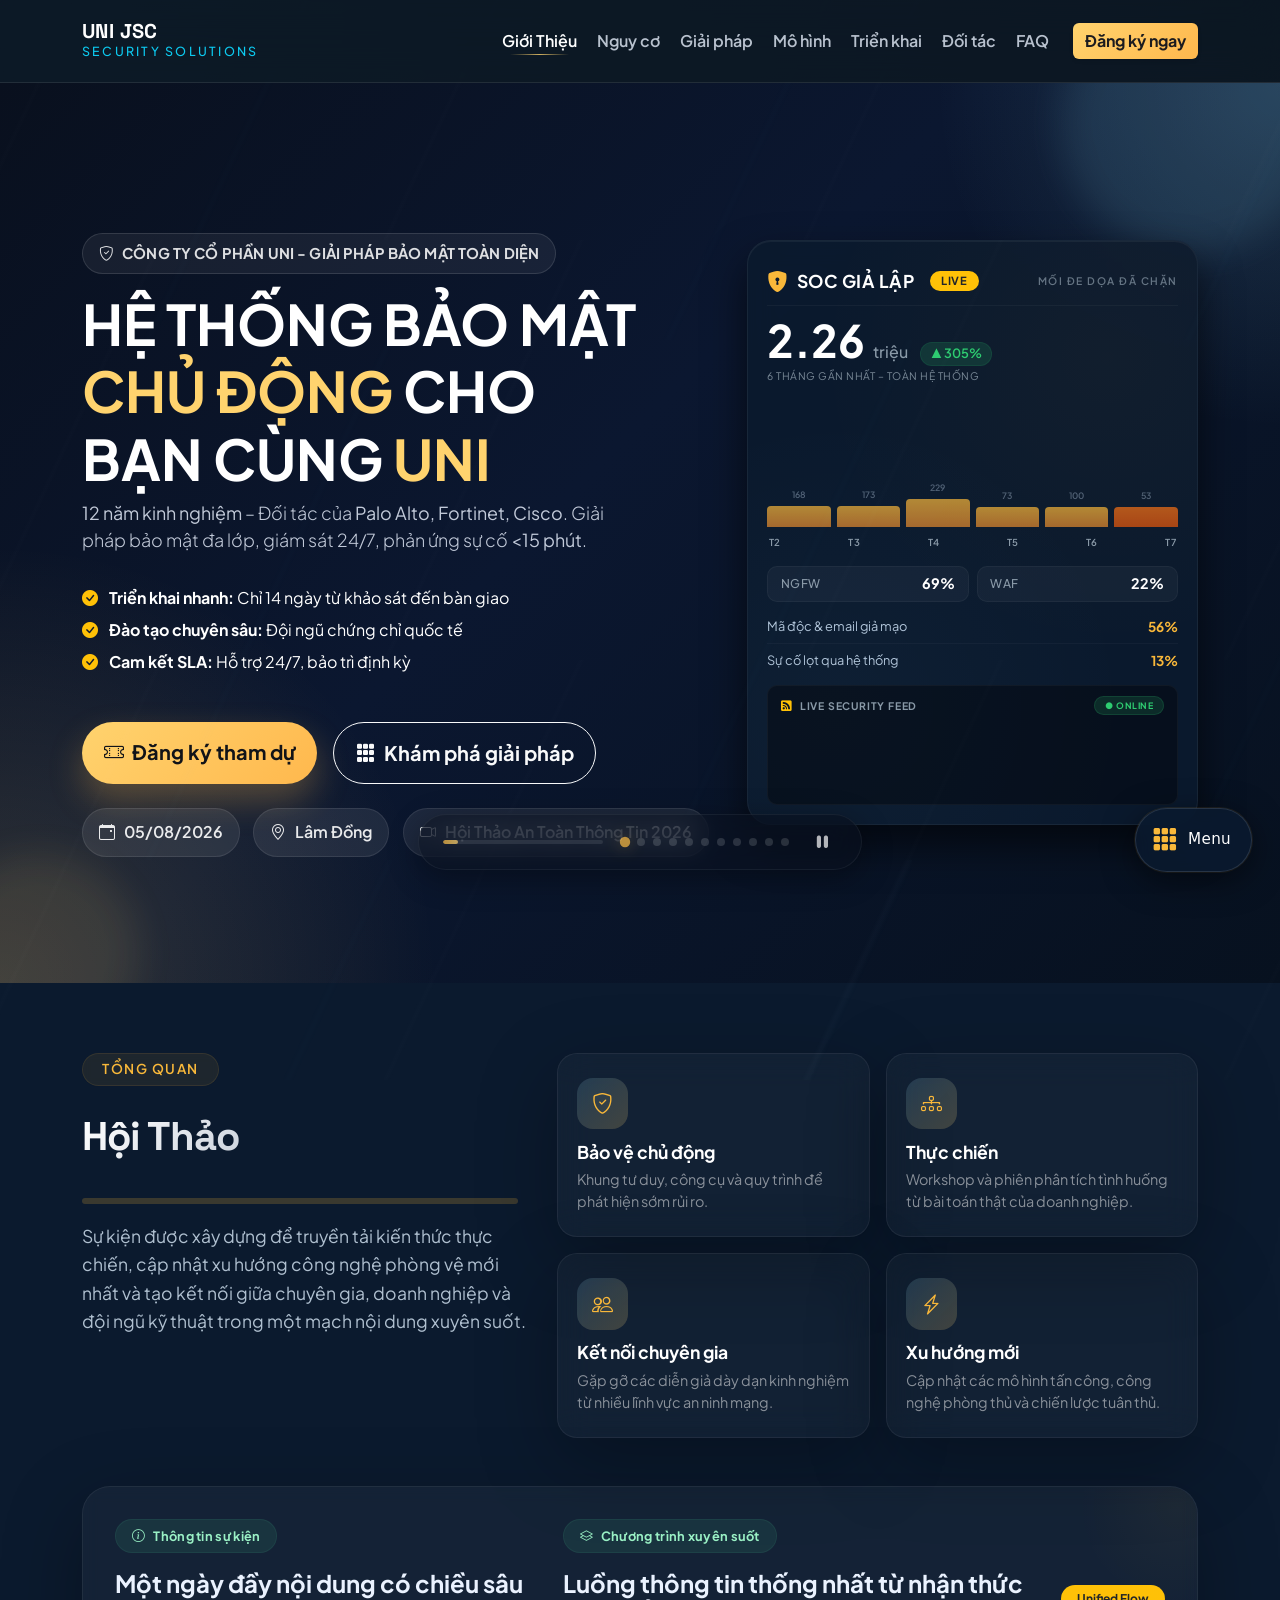
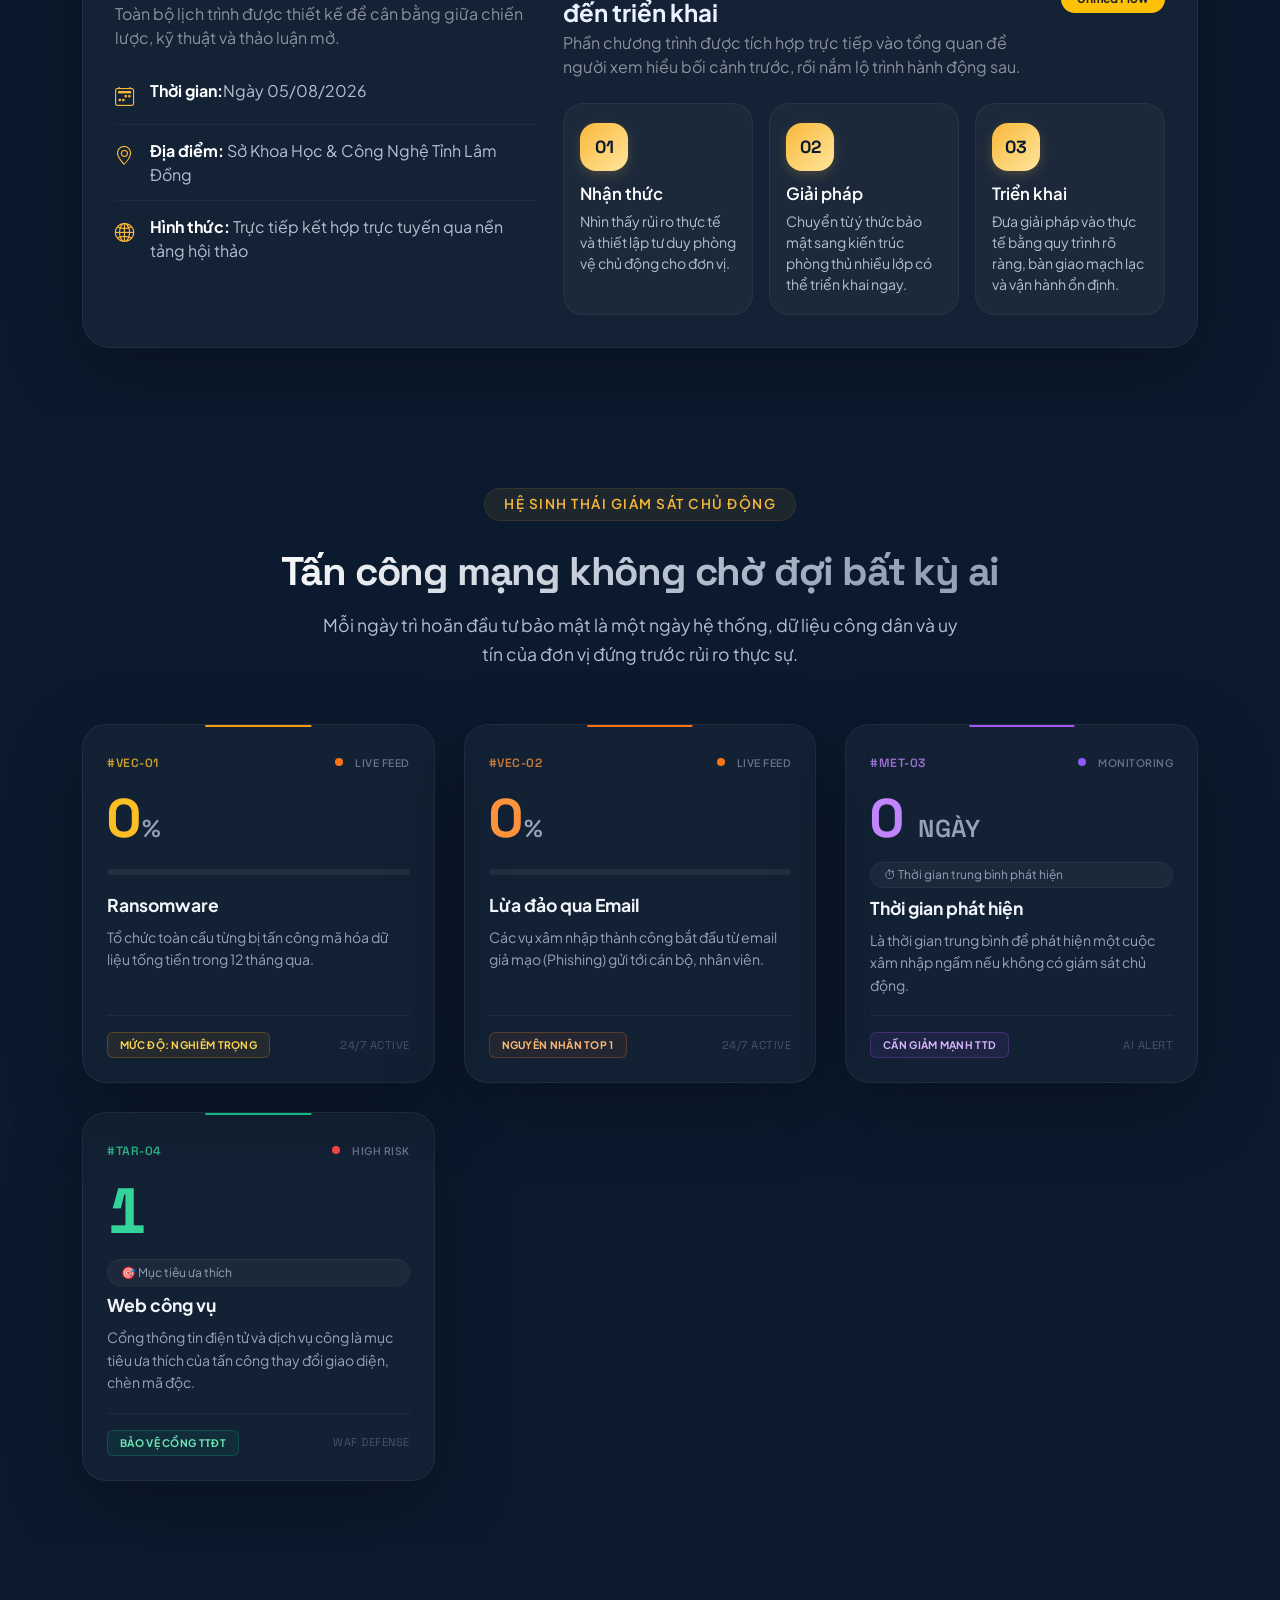
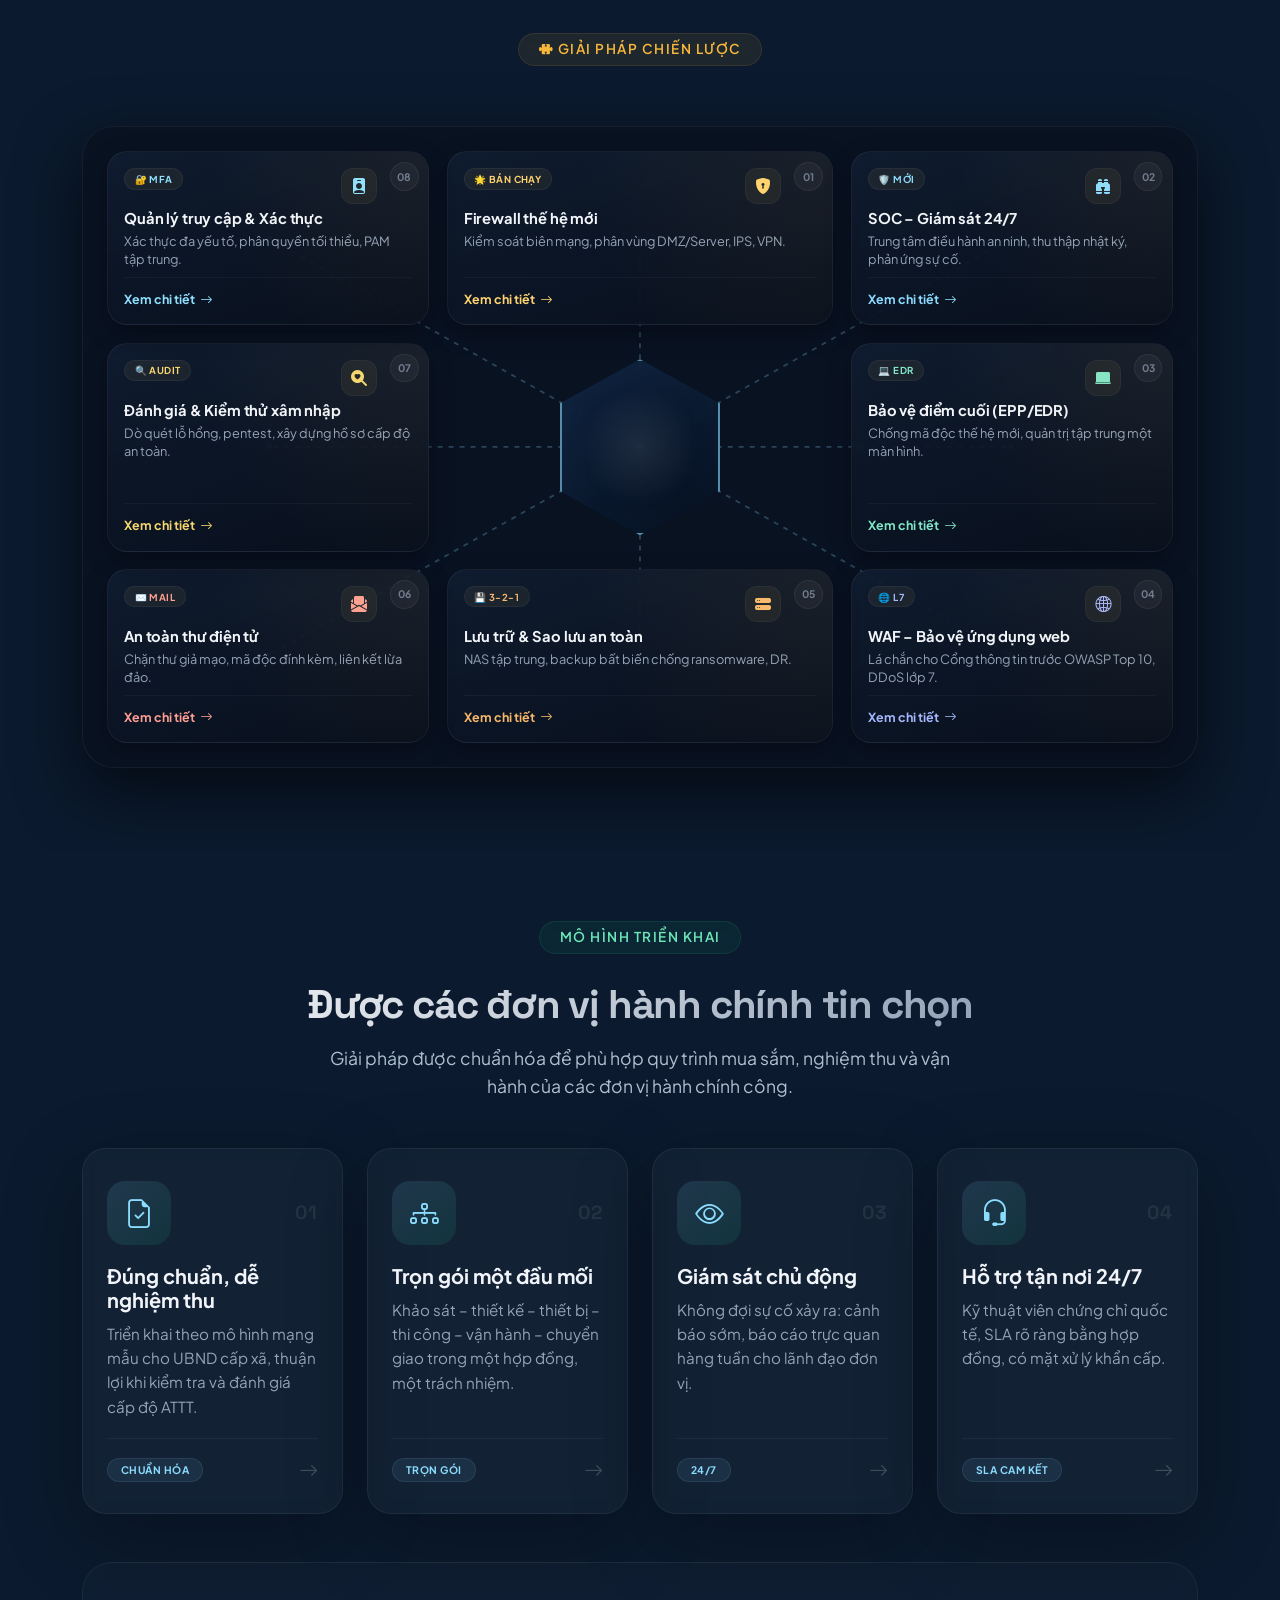
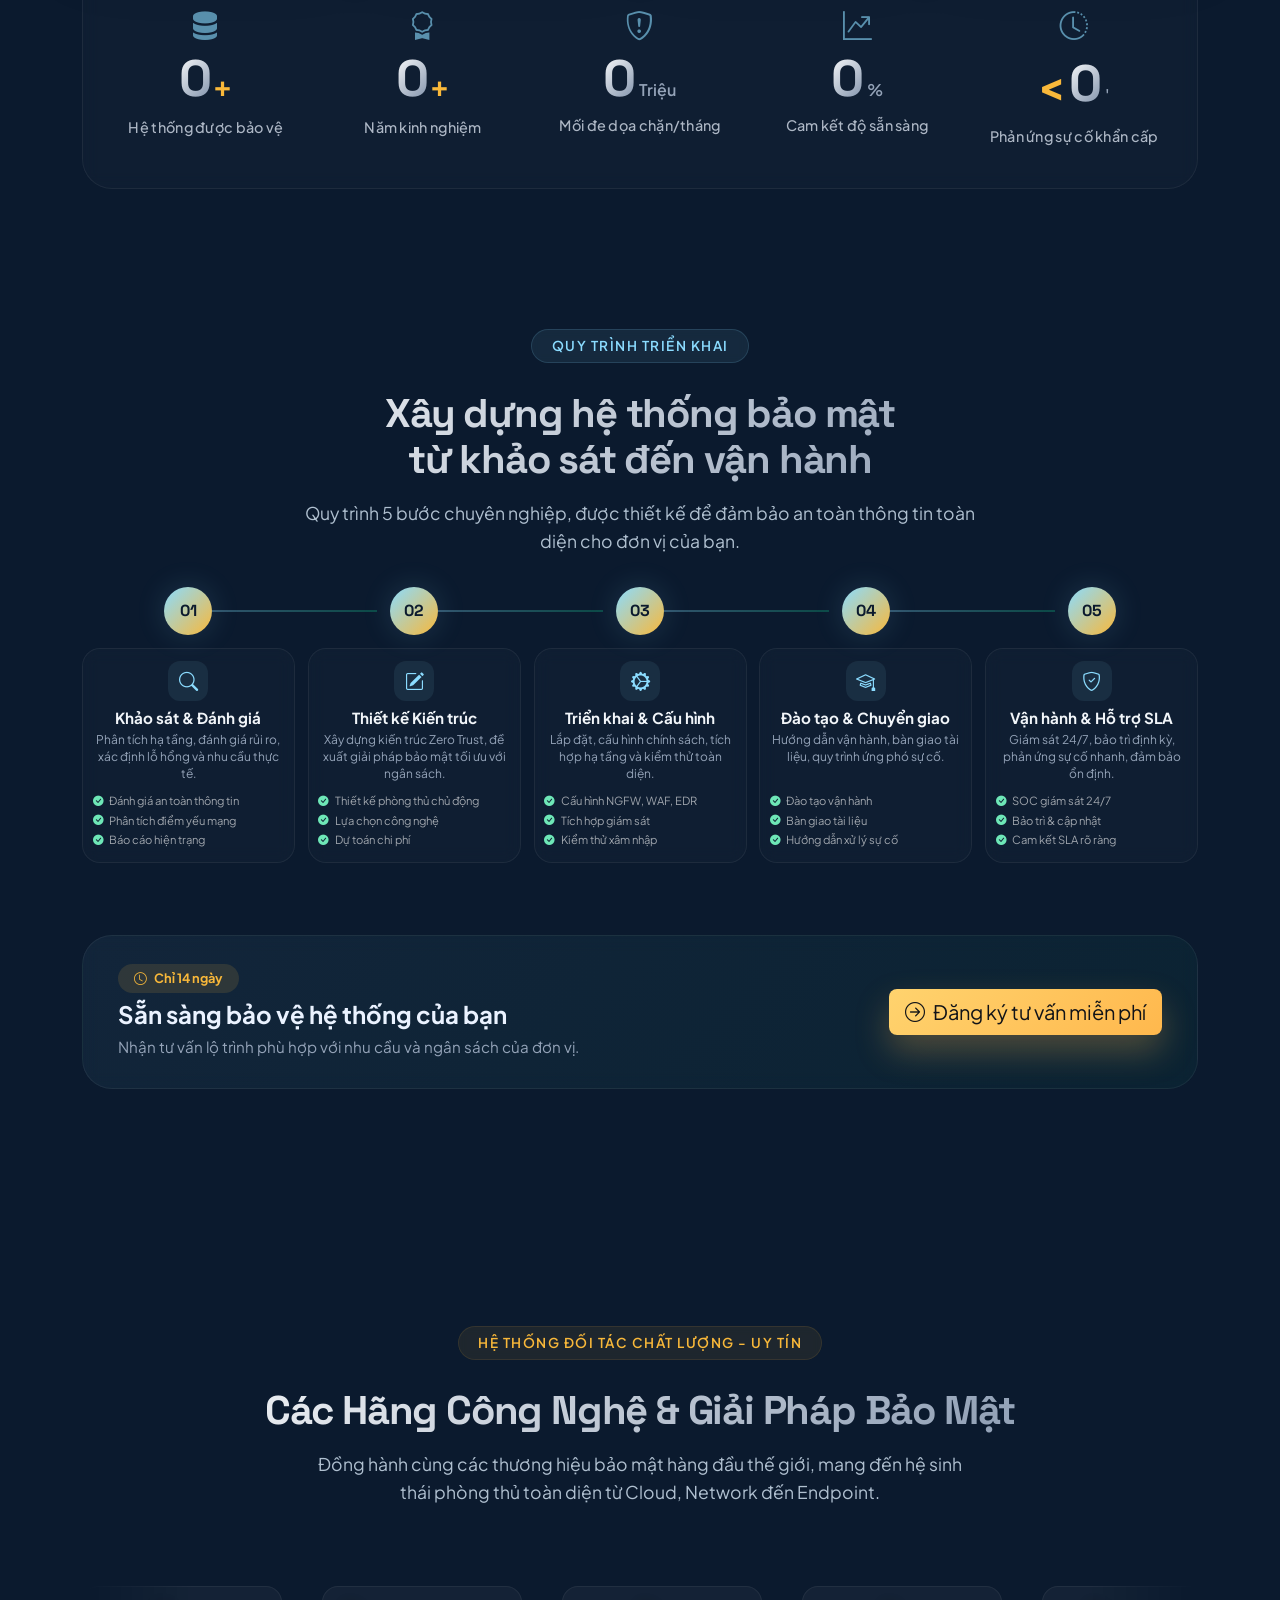
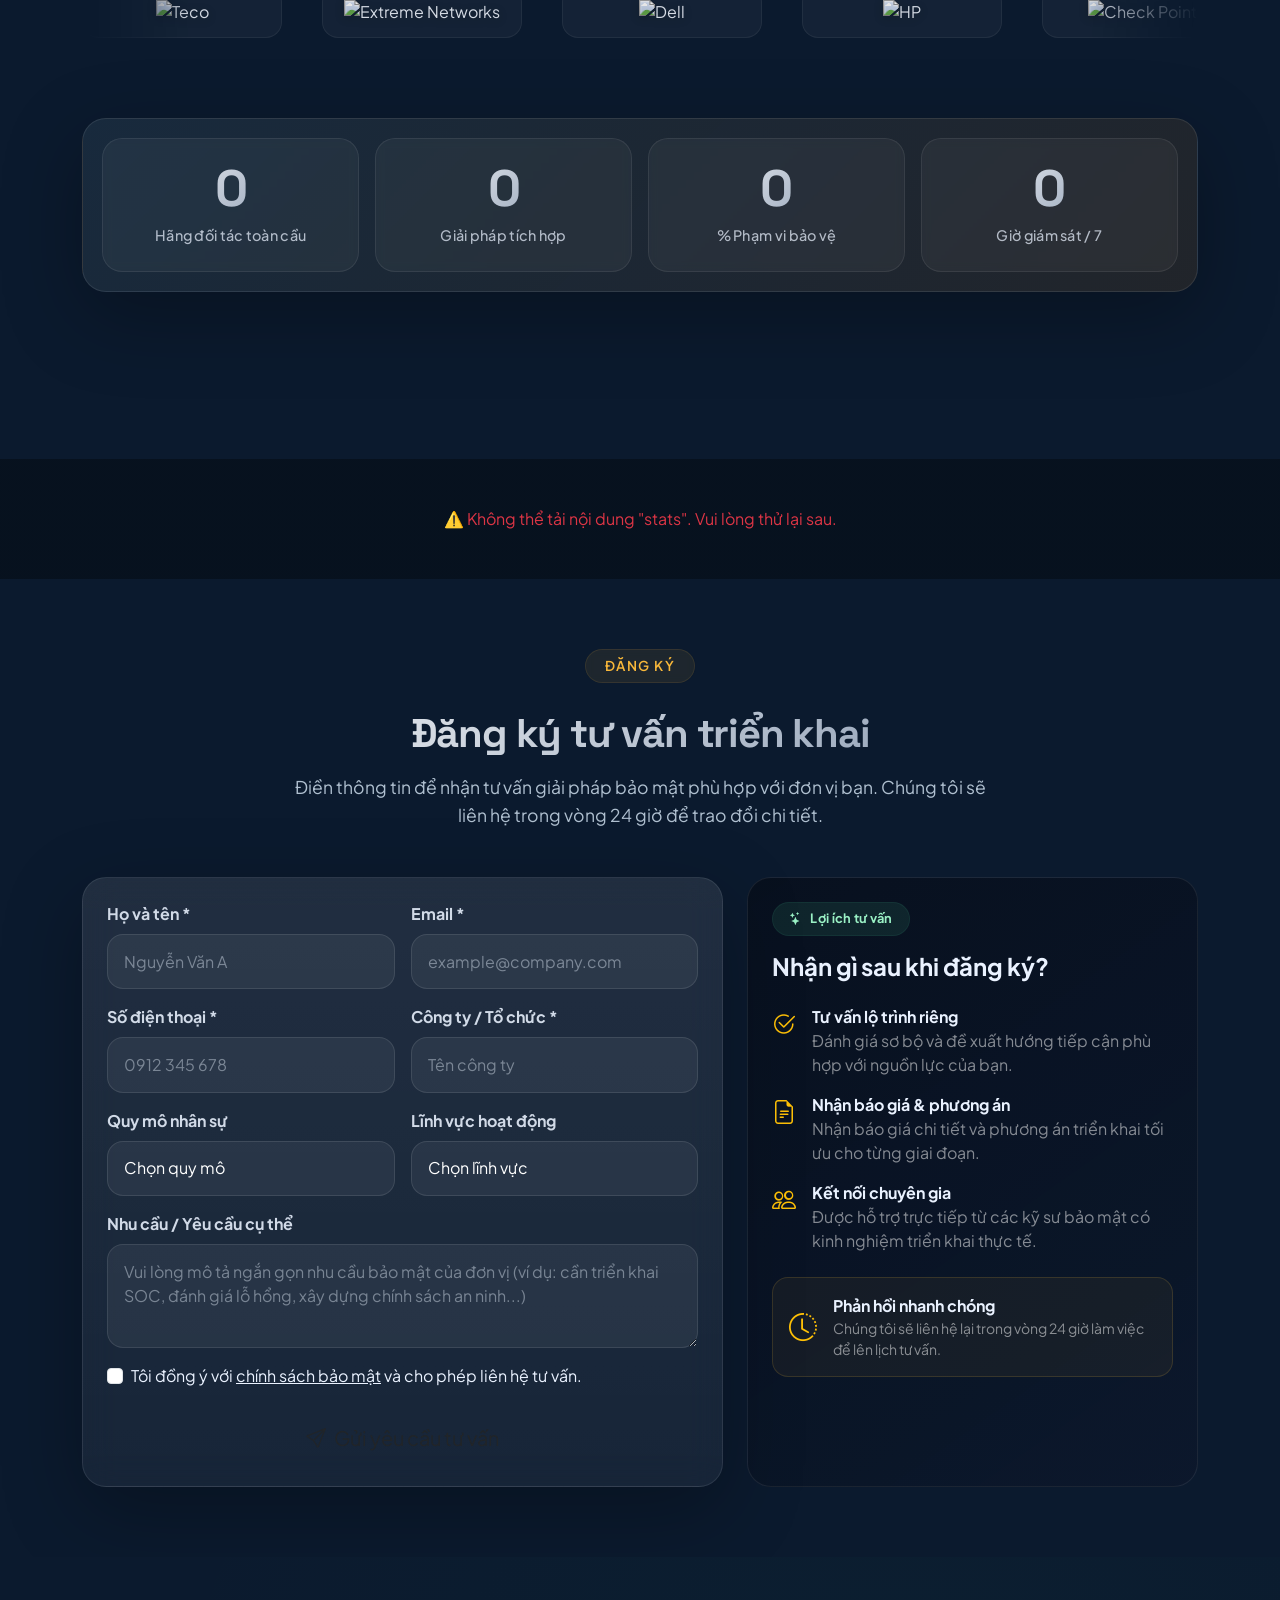
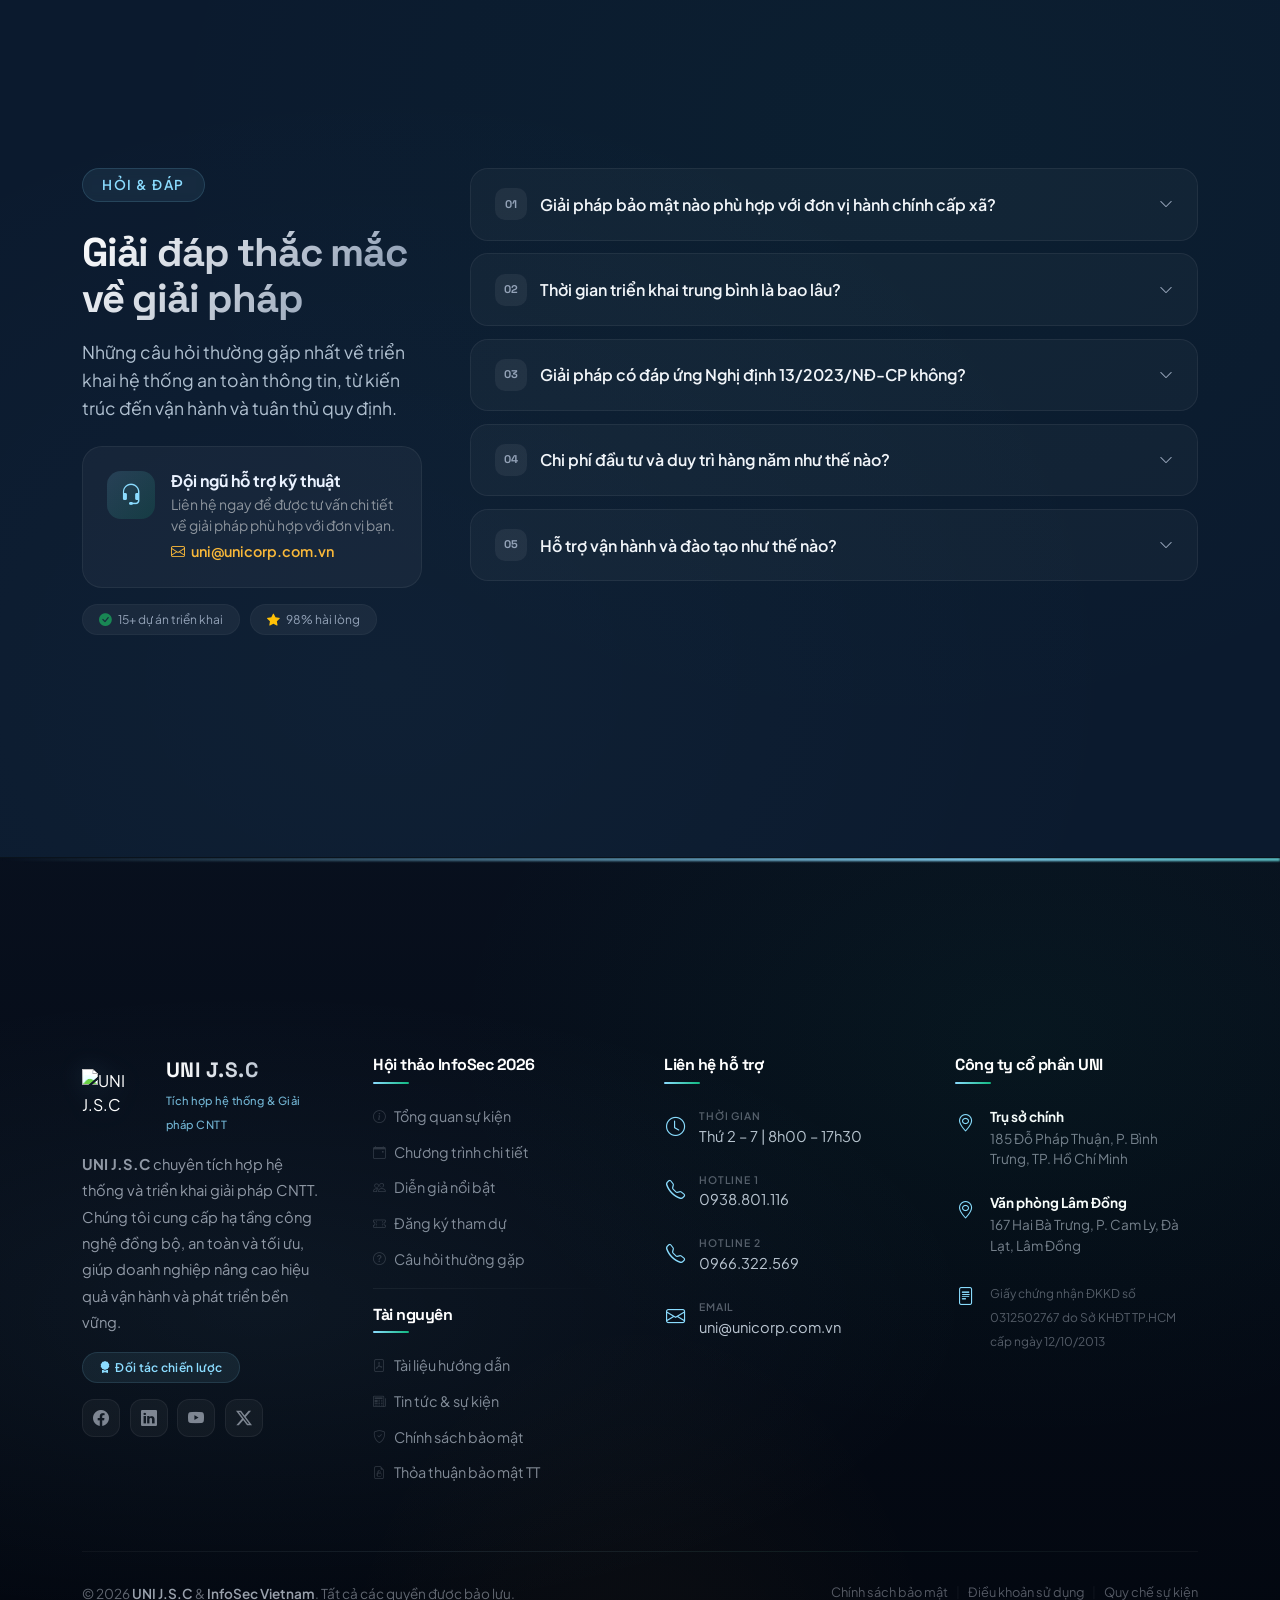
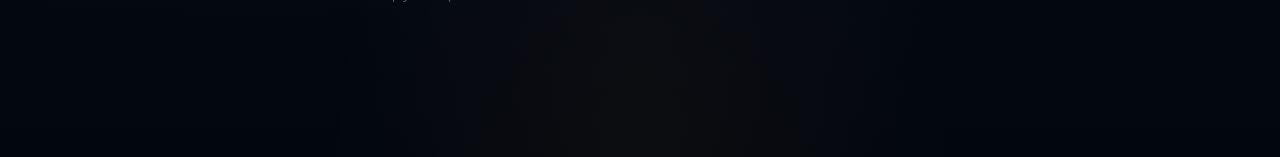
==== commit 632aed60: "Auto Scroll - Introduce" ====
--- a/index.html
+++ b/index.html
@@ -1,65 +1,100 @@
-<!DOCTYPE html>
+<!doctype html>
 <html lang="vi">
-<head>
-  <meta charset="UTF-8" />
-  <meta name="viewport" content="width=device-width, initial-scale=1.0" />
-  <title>Hội thảo An toàn thông tin 2026</title>
-  <meta name="theme-color" content="#07111f" />
+    <head>
+        <meta charset="UTF-8" />
+        <meta name="viewport" content="width=device-width, initial-scale=1.0" />
+        <title>Hội thảo An toàn thông tin 2026</title>
+        <meta name="theme-color" content="#07111f" />
 
-  <link rel="preconnect" href="https://fonts.googleapis.com" />
-  <link rel="preconnect" href="https://fonts.gstatic.com" crossorigin />
-  <link href="https://fonts.googleapis.com/css2?family=Plus+Jakarta+Sans:wght@400;500;600;700;800&family=Space+Grotesk:wght@500;700&display=swap" rel="stylesheet" />
+        <link rel="preconnect" href="https://fonts.googleapis.com" />
+        <link rel="preconnect" href="https://fonts.gstatic.com" crossorigin />
+        <link
+            href="https://fonts.googleapis.com/css2?family=Plus+Jakarta+Sans:wght@400;500;600;700;800&family=Space+Grotesk:wght@500;700&display=swap"
+            rel="stylesheet"
+        />
 
-  <!-- Bootstrap 5 + Icons -->
-  <link href="https://cdn.jsdelivr.net/npm/bootstrap@5.3.0/dist/css/bootstrap.min.css" rel="stylesheet" />
-  <link rel="stylesheet" href="https://cdn.jsdelivr.net/npm/bootstrap-icons@1.11.3/font/bootstrap-icons.min.css" />
+        <!-- Bootstrap 5 + Icons -->
+        <link href="https://cdn.jsdelivr.net/npm/bootstrap@5.3.0/dist/css/bootstrap.min.css" rel="stylesheet" />
+        <link
+            rel="stylesheet"
+            href="https://cdn.jsdelivr.net/npm/bootstrap-icons@1.11.3/font/bootstrap-icons.min.css"
+        />
 
-  <!-- Font Awesome (optional, nhưng Bootstrap Icons đủ dùng) -->
-  <link rel="stylesheet" href="https://cdnjs.cloudflare.com/ajax/libs/font-awesome/6.0.0-beta3/css/all.min.css" />
+        <!-- Font Awesome (optional, nhưng Bootstrap Icons đủ dùng) -->
+        <link rel="stylesheet" href="https://cdnjs.cloudflare.com/ajax/libs/font-awesome/6.0.0-beta3/css/all.min.css" />
 
-  <!-- AOS Animation -->
-  <link href="https://unpkg.com/aos@2.3.1/dist/aos.css" rel="stylesheet" />
+        <!-- AOS Animation -->
+        <link href="https://unpkg.com/aos@2.3.1/dist/aos.css" rel="stylesheet" />
 
-  <!-- Custom CSS -->
-  <link rel="stylesheet" href="css/style.css" />
-  <link rel="stylesheet" href="css/sections/header.css" />
-  <link rel="stylesheet" href="css/sections/hero.css" />
-  <link rel="stylesheet" href="css/sections/overview.css" />
-  <link rel="stylesheet" href="css/sections/threats.css" />
-  <link rel="stylesheet" href="css/sections/solutions.css" />
-  <link rel="stylesheet" href="css/sections/models.css" />
-  <link rel="stylesheet" href="css/sections/deployment.css" />
-  <link rel="stylesheet" href="css/sections/speakers.css" />
-  <link rel="stylesheet" href="css/sections/stats.css" />
-  <link rel="stylesheet" href="css/sections/registration.css" />
-  <link rel="stylesheet" href="css/sections/faq.css" />
-  <link rel="stylesheet" href="css/sections/footer.css" />
-</head>
-<body>
+        <!-- Custom CSS -->
+        <link rel="stylesheet" href="css/style.css" />
+        <link rel="stylesheet" href="css/sections/header.css" />
+        <link rel="stylesheet" href="css/sections/hero.css" />
+        <link rel="stylesheet" href="css/sections/overview.css" />
+        <link rel="stylesheet" href="css/sections/threats.css" />
+        <link rel="stylesheet" href="css/sections/solutions.css" />
+        <link rel="stylesheet" href="css/sections/models.css" />
+        <link rel="stylesheet" href="css/sections/deployment.css" />
+        <link rel="stylesheet" href="css/sections/speakers.css" />
+        <link rel="stylesheet" href="css/sections/stats.css" />
+        <link rel="stylesheet" href="css/sections/registration.css" />
+        <link rel="stylesheet" href="css/sections/faq.css" />
+        <link rel="stylesheet" href="css/sections/footer.css" />
+    </head>
+    <body>
+        <div id="pageIntro" class="page-intro" aria-live="polite" aria-busy="true">
+            <div class="page-intro__orb page-intro__orb--one"></div>
+            <div class="page-intro__orb page-intro__orb--two"></div>
+            <div class="page-intro__grid"></div>
+            <div class="page-intro__shell">
+                <div class="page-intro__brand">
+                    <div class="page-intro__logo-frame">
+                        <img
+                            src="https://unicorp.com.vn/wp-content/uploads/2026/04/uni-logo-only-mini.png"
+                            alt="Logo UNI"
+                            class="page-intro__logo"
+                            onload="this.nextElementSibling.hidden = true"
+                            onerror="
+                                this.hidden = true;
+                                this.nextElementSibling.hidden = false;
+                            "
+                        />
+                    </div>
+                    <div class="page-intro__brand-copy">
+                        <span class="page-intro__eyebrow">Hội thảo An toàn thông tin 2026</span>
+                        <h1>Chào mừng đến với Hội thảo An toàn thông tin năm 2026</h1>
+                        <p>
+                            Sự kiện do Sở Khoa Học &amp; Công Nghệ Tỉnh Lâm Đồng phối hợp cùng Công ty Cổ phần UNI đồng
+                            hành tổ chức.
+                        </p>
+                    </div>
+                </div>
+            </div>
+        </div>
 
-  <!-- Các container sẽ được load nội dung từ sections -->
-  <div id="header"></div>
-  <main>
-    <div id="hero"></div>
-    <div id="overview"></div>
-    <div id="threats"></div>
-    <div id="solutions"></div>
-    <div id="models"></div>
-    <div id="deployment"></div>
-    <div id="speakers"></div>
-    <div id="stats"></div>
-    <div id="registration"></div>
-    <div id="faq"></div>
-  </main>
-  <div id="footer"></div>
+        <!-- Các container sẽ được load nội dung từ sections -->
+        <div id="header"></div>
+        <main>
+            <div id="hero"></div>
+            <div id="overview"></div>
+            <div id="threats"></div>
+            <div id="solutions"></div>
+            <div id="models"></div>
+            <div id="deployment"></div>
+            <div id="speakers"></div>
+            <div id="stats"></div>
+            <div id="registration"></div>
+            <div id="faq"></div>
+        </main>
+        <div id="footer"></div>
 
-  <!-- JavaScript dependencies -->
-  <script src="https://cdn.jsdelivr.net/npm/bootstrap@5.3.0/dist/js/bootstrap.bundle.min.js"></script>
-  <script src="https://unpkg.com/aos@2.3.1/dist/aos.js"></script>
-  <!-- Thư viện CountUp (cho hiệu ứng số) -->
-  <script src="https://cdnjs.cloudflare.com/ajax/libs/countup.js/2.8.0/countUp.umd.js"></script>
+        <!-- JavaScript dependencies -->
+        <script src="https://cdn.jsdelivr.net/npm/bootstrap@5.3.0/dist/js/bootstrap.bundle.min.js"></script>
+        <script src="https://unpkg.com/aos@2.3.1/dist/aos.js"></script>
+        <!-- Thư viện CountUp (cho hiệu ứng số) -->
+        <script src="https://cdnjs.cloudflare.com/ajax/libs/countup.js/2.8.0/countUp.umd.js"></script>
 
-  <!-- Main JS để load sections và khởi tạo -->
-  <script src="js/main.js"></script>
-</body>
-</html>+        <!-- Main JS để load sections và khởi tạo -->
+        <script src="js/main.js"></script>
+    </body>
+</html>
--- a/css/style.css
+++ b/css/style.css
@@ -127,6 +127,188 @@
   color: var(--muted);
   max-width: 42rem;
   font-size: 1.03rem;
+}
+
+body.is-loading {
+  overflow: hidden;
+}
+
+.page-intro {
+  position: fixed;
+  inset: 0;
+  z-index: 2000;
+  display: grid;
+  place-items: center;
+  padding: 24px;
+  background:
+    radial-gradient(circle at 18% 18%, rgba(139, 220, 255, 0.16), transparent 24%),
+    radial-gradient(circle at 82% 24%, rgba(255, 211, 110, 0.14), transparent 22%),
+    linear-gradient(145deg, #050b14 0%, #07111f 48%, #040810 100%);
+  transition: opacity 0.75s ease, visibility 0.75s ease, transform 0.75s ease;
+}
+
+.page-intro.is-hidden {
+  opacity: 0;
+  visibility: hidden;
+  pointer-events: none;
+  transform: scale(1.02);
+}
+
+.page-intro__orb,
+.page-intro__grid {
+  position: absolute;
+  pointer-events: none;
+}
+
+.page-intro__orb {
+  border-radius: 999px;
+  filter: blur(12px);
+  opacity: 0.85;
+}
+
+.page-intro__orb--one {
+  width: 320px;
+  height: 320px;
+  top: -100px;
+  right: -80px;
+  background: rgba(139, 220, 255, 0.18);
+}
+
+.page-intro__orb--two {
+  width: 240px;
+  height: 240px;
+  left: -60px;
+  bottom: -80px;
+  background: rgba(255, 211, 110, 0.14);
+}
+
+.page-intro__grid {
+  inset: 0;
+  background-image:
+    linear-gradient(rgba(255, 255, 255, 0.04) 1px, transparent 1px),
+    linear-gradient(90deg, rgba(255, 255, 255, 0.04) 1px, transparent 1px);
+  background-size: 44px 44px;
+  mask-image: linear-gradient(180deg, rgba(0, 0, 0, 0.3), transparent 80%);
+  opacity: 0.28;
+}
+
+.page-intro__shell {
+  position: relative;
+  width: min(1040px, 100%);
+  border-radius: 32px;
+  padding: clamp(1.5rem, 4vw, 3rem);
+  background: rgba(8, 15, 28, 0.78);
+  border: 1px solid rgba(255, 255, 255, 0.1);
+  box-shadow: 0 28px 100px rgba(0, 0, 0, 0.42);
+  backdrop-filter: blur(18px);
+  overflow: hidden;
+}
+
+.page-intro__shell::after {
+  content: '';
+  position: absolute;
+  inset: 0;
+  background: rgba(255, 255, 255, 0);
+  pointer-events: none;
+  animation: introPulse 5s ease-in-out infinite;
+}
+
+.page-intro__shell::before {
+  content: '';
+  position: absolute;
+  inset: auto -15% -42% auto;
+  width: 420px;
+  height: 420px;
+  border-radius: 50%;
+  background: radial-gradient(circle, rgba(139, 220, 255, 0.12), transparent 65%);
+  pointer-events: none;
+}
+
+.page-intro__brand {
+  display: grid;
+  grid-template-columns: auto 1fr;
+  gap: 1.25rem;
+  align-items: center;
+}
+
+.page-intro__logo-frame {
+  width: clamp(76px, 12vw, 118px);
+  height: clamp(76px, 12vw, 118px);
+  border-radius: 28px;
+  display: grid;
+  place-items: center;
+  background: linear-gradient(145deg, rgba(139, 220, 255, 0.16), rgba(255, 255, 255, 0.05));
+  border: 1px solid rgba(255, 255, 255, 0.12);
+  box-shadow: inset 0 0 0 1px rgba(255, 255, 255, 0.04);
+}
+
+.page-intro__logo {
+  width: 72%;
+  height: 72%;
+  object-fit: contain;
+  filter: drop-shadow(0 10px 24px rgba(0, 0, 0, 0.35));
+}
+
+.page-intro__logo-fallback {
+  display: grid;
+  place-items: center;
+  width: 100%;
+  height: 100%;
+  border-radius: inherit;
+  font-family: 'Space Grotesk', sans-serif;
+  font-size: clamp(1.6rem, 3vw, 2.4rem);
+  font-weight: 700;
+  letter-spacing: 0.18em;
+  color: var(--primary);
+  background: linear-gradient(145deg, rgba(139, 220, 255, 0.12), rgba(255, 255, 255, 0.02));
+}
+
+.page-intro__brand-copy h1 {
+  margin: 0.5rem 0 0.45rem;
+  font-family: 'Space Grotesk', sans-serif;
+  font-size: clamp(2rem, 4vw, 3.55rem);
+  line-height: 0.98;
+  letter-spacing: -0.04em;
+}
+
+.page-intro__brand-copy p {
+  margin: 0;
+  max-width: 44rem;
+  color: var(--muted);
+  font-size: 1.02rem;
+}
+
+.page-intro__eyebrow {
+  display: inline-flex;
+  align-items: center;
+  gap: 0.5rem;
+  padding: 0.46rem 0.88rem;
+  border-radius: 999px;
+  background: rgba(139, 220, 255, 0.1);
+  border: 1px solid rgba(139, 220, 255, 0.18);
+  color: var(--primary);
+  text-transform: uppercase;
+  letter-spacing: 0.14em;
+  font-size: 0.74rem;
+  font-weight: 800;
+}
+
+@keyframes introPulse {
+  0% {
+    background: rgba(255, 255, 255, 0);
+  }
+  45% {
+    background: rgba(255, 255, 255, 0.06);
+  }
+  50% {
+    background: rgba(255, 255, 255, 0.12);
+  }
+  55% {
+    background: rgba(255, 255, 255, 0.04);
+  }
+  100% {
+    background: rgba(255, 255, 255, 0);
+  }
 }
 
 .soft-panel,
@@ -184,6 +366,24 @@
     padding-bottom: 72px;
   }
 
+  .page-intro {
+    padding: 16px;
+  }
+
+  .page-intro__shell {
+    padding: 1.2rem;
+    border-radius: 24px;
+  }
+
+  .page-intro__brand {
+    grid-template-columns: 1fr;
+    justify-items: start;
+  }
+
+  .page-intro__progress-head {
+    flex-direction: column;
+    align-items: flex-start;
+  }
 }
 
 @media (prefers-reduced-motion: reduce) {
--- a/css/sections/solutions.css
+++ b/css/sections/solutions.css
@@ -1,176 +1,375 @@
 /* ============================================================
-   SECTION: SOLUTIONS - PHONG CÁCH HIỆN ĐẠI, BẮT MẮT
+   SECTION: SOLUTIONS – SHIELD & CONNECTIONS (Refined)
    ============================================================ */
 
 .solutions-section {
-    padding: 80px 0;
-    /* background:
-        radial-gradient(ellipse at 60% 20%, rgba(139, 220, 255, 0.03) 0%, transparent 60%),
-        radial-gradient(ellipse at 40% 80%, rgba(249, 184, 58, 0.02) 0%, transparent 60%); */
-}
-
-/* --- GRID LAYOUT --- */
-.solutions-grid {
+    position: relative;
+    padding: 72px 0 88px;
+    min-height: 100vh;
+    display: flex;
+    align-items: center;
+    overflow: hidden;
+    background: #080c16;
+}
+
+.solutions-heading {
+    max-width: 48rem;
+    margin-left: auto;
+    margin-right: auto;
+    margin-bottom: 2.5rem;
+}
+
+/* Board chính – lưới 3x3 chặt chẽ */
+.solutions-graphic-board {
+    position: relative;
     display: grid;
-    grid-template-columns: repeat(auto-fit, minmax(260px, 1fr));
-    gap: 1.8rem;
-    margin-top: 1rem;
-}
-
-/* --- SOLUTION CARD --- */
-.solution-card {
+    grid-template-columns: 1fr 1.2fr 1fr; /* Cột giữa rộng hơn một chút để chứa khiên */
+    grid-template-rows: minmax(140px, 1fr) minmax(180px, 1.2fr) minmax(140px, 1fr);
+    gap: 1.1rem;
+    padding: 1.5rem;
+    border-radius: 32px;
+    background: rgba(10, 18, 32, 0.88);
+    backdrop-filter: blur(8px);
+    border: 1px solid rgba(255, 255, 255, 0.05);
+    box-shadow: 0 24px 64px rgba(0, 0, 0, 0.6);
+}
+
+/* Lớp SVG kết nối - nằm dưới các thẻ */
+.connections-svg {
+    position: absolute;
+    inset: 0;
+    width: 100%;
+    height: 100%;
+    pointer-events: none;
+    z-index: 1;
+}
+
+/* ===== TRUNG TÂM: KHIÊN BẢO VỆ ===== */
+.solutions-core-panel {
+    grid-column: 2 / 3;
+    grid-row: 2 / 3;
     position: relative;
-    background: rgba(255, 255, 255, 0.03);
-    border: 1px solid rgba(255, 255, 255, 0.06);
-    border-radius: 24px;
-    padding: 1.8rem 1.5rem 1.5rem;
-    display: flex;
-    flex-direction: column;
-    transition: all 0.4s cubic-bezier(0.16, 1, 0.3, 1);
-    cursor: default;
-    overflow: hidden;
-    min-height: 280px;
-    backdrop-filter: blur(8px);
-    -webkit-backdrop-filter: blur(8px);
-}
-
-.solution-card:hover {
-    transform: translateY(-8px) scale(1.01);
-    border-color: rgba(249, 184, 58, 0.25);
+    z-index: 3;
+    display: flex;
+    align-items: center;
+    justify-content: center;
+    padding: 0.5rem;
+}
+
+.solutions-shield {
+    width: 100%;
+    max-width: 160px;
+    aspect-ratio: 1 / 1.1; /* Hình khiên hơi cao */
+    clip-path: polygon(50% 0%, 100% 25%, 100% 75%, 50% 100%, 0% 75%, 0% 25%);
+    background: linear-gradient(145deg, rgba(16, 35, 65, 0.95), rgba(5, 15, 30, 0.98));
+    border: 2px solid rgba(139, 220, 255, 0.6);
     box-shadow:
-        0 20px 50px -12px rgba(0, 0, 0, 0.5),
-        0 0 0 1px rgba(249, 184, 58, 0.05);
-}
-
-/* Glow nền */
-.solution-card-glow {
-    position: absolute;
-    top: -30%;
-    right: -30%;
+        0 0 40px rgba(139, 220, 255, 0.12),
+        inset 0 0 60px rgba(139, 220, 255, 0.04);
+    display: flex;
+    align-items: center;
+    justify-content: center;
+    transition:
+        box-shadow 0.4s ease,
+        border-color 0.4s ease;
+}
+
+.solutions-shield:hover {
+    border-color: rgba(255, 211, 110, 0.7);
+    box-shadow:
+        0 0 60px rgba(139, 220, 255, 0.25),
+        inset 0 0 80px rgba(255, 211, 110, 0.06);
+}
+
+.solutions-logo-shell {
+    width: 72%;
+    height: 72%;
+    display: grid;
+    place-items: center;
+    border-radius: 50%;
+    background: radial-gradient(circle at 50% 50%, rgba(255, 255, 255, 0.08), transparent 70%);
+}
+
+.solutions-logo-img {
     width: 80%;
     height: 80%;
-    background: radial-gradient(circle, rgba(249, 184, 58, 0.06), transparent 70%);
-    pointer-events: none;
-    opacity: 0;
-    transition: opacity 0.6s ease;
-    border-radius: 50%;
-}
-
-.solution-card:hover .solution-card-glow {
-    opacity: 1;
-}
-
-/* Đường viền sáng trên cùng */
-.solution-card::before {
+    object-fit: contain;
+    filter: drop-shadow(0 4px 12px rgba(0, 0, 0, 0.5));
+}
+
+.solutions-logo-fallback {
+    font-weight: 800;
+    font-size: 1.4rem;
+    color: #f1f5f9;
+    text-align: center;
+}
+
+/* ===== 8 THẺ GIẢI PHÁP ===== */
+.solution-callout {
+    --accent: #ffd36e;
+    --accent-soft: rgba(255, 211, 110, 0.06);
+    position: relative;
+    z-index: 3;
+    padding: 1rem 1rem 0.9rem;
+    border-radius: 20px;
+    background: linear-gradient(160deg, rgba(16, 28, 48, 0.92), rgba(8, 16, 28, 0.96));
+    border: 1px solid rgba(255, 255, 255, 0.06);
+    box-shadow: 0 8px 24px rgba(0, 0, 0, 0.3);
+    display: flex;
+    flex-direction: column;
+    gap: 0.3rem;
+    transition:
+        transform 0.25s ease,
+        border-color 0.25s ease,
+        box-shadow 0.25s ease;
+    overflow: hidden;
+    height: 100%; /* Đảm bảo các thẻ kéo giãn hết ô lưới */
+}
+
+.solution-callout:hover {
+    transform: translateY(-4px);
+    border-color: var(--accent);
+    box-shadow: 0 16px 40px rgba(0, 0, 0, 0.4);
+}
+
+.solution-callout::before {
     content: "";
     position: absolute;
-    top: 0;
-    left: 0;
-    width: 100%;
-    height: 2px;
-    background: linear-gradient(90deg, transparent, rgba(249, 184, 58, 0.3), transparent);
-    opacity: 0;
-    transition: opacity 0.4s ease;
-}
-
-.solution-card:hover::before {
-    opacity: 1;
-}
-
-/* --- CARD HEADER --- */
-.solution-card-header {
-    display: flex;
-    justify-content: space-between;
-    align-items: flex-start;
-    margin-bottom: 1.2rem;
-}
-
-.solution-badge {
-    display: inline-flex;
-    align-items: center;
-    padding: 0.25rem 0.8rem;
+    inset: 0;
+    background: radial-gradient(circle at top right, var(--accent-soft), transparent 60%);
+    pointer-events: none;
+}
+
+.solution-callout-index {
+    position: absolute;
+    top: 0.6rem;
+    right: 0.6rem;
+    width: 1.8rem;
+    height: 1.8rem;
     border-radius: 99px;
-    background: rgba(249, 184, 58, 0.1);
-    color: #fbbf24;
-    font-size: 0.7rem;
-    font-weight: 700;
-    text-transform: uppercase;
-    letter-spacing: 0.5px;
-    border: 1px solid rgba(249, 184, 58, 0.1);
-}
-
-.solution-icon-wrapper {
-    width: 44px;
-    height: 44px;
-    border-radius: 14px;
+    background: rgba(255, 255, 255, 0.04);
+    border: 1px solid rgba(255, 255, 255, 0.06);
     display: grid;
     place-items: center;
-    background: linear-gradient(135deg, rgba(249, 184, 58, 0.12), rgba(139, 220, 255, 0.08));
-    color: #f9b83a;
-    font-size: 1.4rem;
-    transition: all 0.3s ease;
-}
-
-.solution-card:hover .solution-icon-wrapper {
-    background: linear-gradient(135deg, rgba(249, 184, 58, 0.2), rgba(139, 220, 255, 0.15));
+    font-size: 0.65rem;
+    font-weight: 700;
+    color: rgba(148, 163, 184, 0.7);
+}
+
+.solution-callout-top {
+    display: flex;
+    align-items: flex-start;
+    justify-content: space-between;
+    gap: 0.5rem;
+    padding-right: 2.2rem;
+}
+
+.solution-badge {
+    display: inline-block;
+    padding: 0.15rem 0.6rem;
+    border-radius: 99px;
+    background: var(--accent-soft);
+    border: 1px solid rgba(255, 255, 255, 0.05);
+    color: var(--accent);
+    font-size: 0.6rem;
+    font-weight: 700;
+    text-transform: uppercase;
+    letter-spacing: 0.04em;
+    white-space: nowrap;
+}
+
+.solution-icon-wrapper {
+    flex-shrink: 0;
+    width: 36px;
+    height: 36px;
+    border-radius: 12px;
+    background: var(--accent-soft);
+    border: 1px solid rgba(255, 255, 255, 0.04);
+    display: grid;
+    place-items: center;
+    color: var(--accent);
+    font-size: 1rem;
+    transition: transform 0.2s ease;
+}
+
+.solution-callout:hover .solution-icon-wrapper {
     transform: scale(1.05) rotate(-3deg);
 }
 
-/* --- CARD CONTENT --- */
 .solution-title {
-    font-size: 1.1rem;
+    font-size: 0.92rem;
     font-weight: 700;
     color: #f1f5f9;
-    margin-bottom: 0.6rem;
     line-height: 1.3;
+    margin: 0;
+    letter-spacing: -0.01em;
 }
 
 .solution-desc {
-    font-size: 0.88rem;
+    font-size: 0.8rem;
     color: #94a3b8;
-    line-height: 1.6;
+    line-height: 1.4;
+    margin: 0;
     flex: 1;
-    margin-bottom: 1.2rem;
 }
 
 .solution-footer {
-    margin-top: auto;
-    padding-top: 1rem;
+    margin-top: 0.2rem;
+    padding-top: 0.5rem;
     border-top: 1px solid rgba(255, 255, 255, 0.04);
 }
 
 .solution-link {
     background: none;
     border: none;
-    color: #f9b83a;
-    font-weight: 600;
-    font-size: 0.9rem;
+    color: var(--accent);
+    font-weight: 700;
+    font-size: 0.78rem;
+    display: inline-flex;
+    align-items: center;
+    gap: 0.3rem;
+    cursor: pointer;
     padding: 0;
-    cursor: pointer;
-    display: inline-flex;
-    align-items: center;
-    gap: 0.4rem;
-    transition: all 0.3s ease;
     font-family: inherit;
+    transition:
+        gap 0.2s ease,
+        color 0.2s ease;
 }
 
 .solution-link:hover {
     color: #fff;
-    gap: 0.8rem;
-}
-
-.solution-link i {
-    transition: transform 0.3s ease;
-}
-
-.solution-link:hover i {
-    transform: translateX(4px);
-}
-
-/* ============================================================
-   MODAL
-   ============================================================ */
-
+    gap: 0.6rem;
+}
+
+/* Màu sắc riêng cho từng thẻ */
+.solution-callout[data-solution="ngfw"] {
+    --accent: #ffd36e;
+}
+.solution-callout[data-solution="soc"] {
+    --accent: #8bdcff;
+}
+.solution-callout[data-solution="edr"] {
+    --accent: #81e6c7;
+}
+.solution-callout[data-solution="waf"] {
+    --accent: #a7b7ff;
+}
+.solution-callout[data-solution="backup"] {
+    --accent: #f8b86a;
+}
+.solution-callout[data-solution="email"] {
+    --accent: #ff9f93;
+}
+.solution-callout[data-solution="pentest"] {
+    --accent: #f6d66f;
+}
+.solution-callout[data-solution="iam"] {
+    --accent: #8fe1ff;
+}
+
+/* Vị trí cụ thể trên lưới 3x3 */
+.solution-callout[data-solution="iam"] {
+    grid-column: 1 / 2;
+    grid-row: 1 / 2;
+}
+.solution-callout[data-solution="ngfw"] {
+    grid-column: 2 / 3;
+    grid-row: 1 / 2;
+}
+.solution-callout[data-solution="soc"] {
+    grid-column: 3 / 4;
+    grid-row: 1 / 2;
+}
+.solution-callout[data-solution="pentest"] {
+    grid-column: 1 / 2;
+    grid-row: 2 / 3;
+}
+.solution-callout[data-solution="edr"] {
+    grid-column: 3 / 4;
+    grid-row: 2 / 3;
+}
+.solution-callout[data-solution="email"] {
+    grid-column: 1 / 2;
+    grid-row: 3 / 4;
+}
+.solution-callout[data-solution="backup"] {
+    grid-column: 2 / 3;
+    grid-row: 3 / 4;
+}
+.solution-callout[data-solution="waf"] {
+    grid-column: 3 / 4;
+    grid-row: 3 / 4;
+}
+
+/* Typing effect - ban đầu ẩn chữ */
+.solution-callout:not(.is-revealed) .solution-title,
+.solution-callout:not(.is-revealed) .solution-desc {
+    opacity: 0;
+}
+.solution-callout.is-revealed .solution-title,
+.solution-callout.is-revealed .solution-desc {
+    opacity: 1;
+    transition: opacity 0.15s ease;
+}
+
+/* ===== RESPONSIVE ===== */
+@media (max-width: 1199.98px) {
+    .solutions-graphic-board {
+        grid-template-columns: 1fr 1fr;
+        grid-template-rows: auto;
+        gap: 1rem;
+    }
+
+    /* Trung tâm: chiếm trọn cột 1, nằm ở hàng đầu */
+    .solutions-core-panel {
+        grid-column: 1 / -1;
+        grid-row: 1 / 2;
+        padding: 1.5rem 0;
+    }
+    .solutions-shield {
+        max-width: 120px;
+    }
+
+    /* Các thẻ tự động trôi theo thứ tự DOM, nhưng ta vẫn giữ vị trí grid cho 8 thẻ còn lại */
+    .solution-callout {
+        grid-column: auto !important;
+        grid-row: auto !important;
+        height: auto;
+    }
+    .connections-svg {
+        display: none; /* Ẩn đường kẻ trên tablet/mobile */
+    }
+}
+
+@media (max-width: 767.98px) {
+    .solutions-section {
+        padding: 48px 0 64px;
+        min-height: auto;
+    }
+    .solutions-graphic-board {
+        grid-template-columns: 1fr;
+        gap: 0.9rem;
+        padding: 1rem;
+        border-radius: 24px;
+    }
+    .solutions-core-panel {
+        padding: 1rem 0;
+    }
+    .solutions-shield {
+        max-width: 100px;
+    }
+    .solution-callout {
+        padding: 0.9rem;
+    }
+    .solution-title {
+        font-size: 0.9rem;
+    }
+    .solution-desc {
+        font-size: 0.78rem;
+    }
+}
+
+/* ===== MODAL (giữ nguyên) ===== */
 .solution-modal-overlay {
     position: fixed;
     inset: 0;
@@ -180,46 +379,38 @@
     justify-content: center;
     padding: 1.5rem;
     background: rgba(6, 10, 16, 0.75);
-    backdrop-filter: blur(12px) saturate(180%);
-    -webkit-backdrop-filter: blur(12px) saturate(180%);
+    backdrop-filter: blur(10px);
     opacity: 0;
     visibility: hidden;
     transition:
         opacity 0.3s ease,
         visibility 0.3s ease;
 }
-
 .solution-modal-overlay.active {
     opacity: 1;
     visibility: visible;
 }
-
 .solution-modal {
     position: relative;
     width: 100%;
-    max-width: 680px;
+    max-width: 640px;
     max-height: 85vh;
     overflow-y: auto;
-    background: linear-gradient(145deg, #0f1a2a, #0b1622);
+    background: #0f1a2a;
     border: 1px solid rgba(255, 255, 255, 0.06);
     border-radius: 28px;
-    padding: 2.2rem 2.2rem 2rem;
-    box-shadow:
-        0 40px 80px rgba(0, 0, 0, 0.6),
-        0 0 0 1px rgba(249, 184, 58, 0.05);
-    transform: translateY(30px) scale(0.96);
+    padding: 2rem 2rem 1.8rem;
+    box-shadow: 0 40px 80px rgba(0, 0, 0, 0.6);
+    transform: translateY(20px) scale(0.96);
     opacity: 0;
     transition:
         transform 0.35s cubic-bezier(0.16, 1, 0.3, 1),
         opacity 0.35s ease;
 }
-
 .solution-modal-overlay.active .solution-modal {
     transform: translateY(0) scale(1);
     opacity: 1;
 }
-
-/* Scrollbar styling */
 .solution-modal::-webkit-scrollbar {
     width: 4px;
 }
@@ -230,118 +421,103 @@
     background: rgba(249, 184, 58, 0.3);
     border-radius: 10px;
 }
-
-/* Nút đóng */
 .solution-modal-close {
     position: sticky;
     top: 0;
     float: right;
-    width: 40px;
-    height: 40px;
+    width: 38px;
+    height: 38px;
     border-radius: 50%;
     border: none;
-    background: rgba(255, 255, 255, 0.06);
+    background: rgba(255, 255, 255, 0.04);
     color: #c0d0e0;
     display: grid;
     place-items: center;
     cursor: pointer;
     transition: all 0.25s ease;
-    font-size: 1.1rem;
-    backdrop-filter: blur(4px);
+    font-size: 1rem;
     margin-bottom: 0.5rem;
     flex-shrink: 0;
 }
-
 .solution-modal-close:hover {
-    background: rgba(249, 184, 58, 0.15);
+    background: rgba(249, 184, 58, 0.12);
     color: #f9b83a;
     transform: rotate(90deg);
 }
-
-/* Nội dung modal */
 .solution-modal-body {
     clear: both;
     padding-top: 0.5rem;
 }
-
 .solution-modal-body .modal-icon {
     display: inline-flex;
     align-items: center;
     justify-content: center;
-    width: 56px;
-    height: 56px;
-    border-radius: 18px;
-    background: linear-gradient(135deg, rgba(249, 184, 58, 0.12), rgba(139, 220, 255, 0.08));
+    width: 52px;
+    height: 52px;
+    border-radius: 16px;
+    background: rgba(249, 184, 58, 0.08);
     color: #f9b83a;
-    font-size: 1.8rem;
-    margin-bottom: 1rem;
-}
-
+    font-size: 1.6rem;
+    margin-bottom: 0.8rem;
+}
 .solution-modal-body .modal-title {
-    font-size: 1.6rem;
+    font-size: 1.5rem;
     font-weight: 700;
     color: #f1f5f9;
-    margin-bottom: 0.5rem;
-}
-
+    margin-bottom: 0.4rem;
+}
 .solution-modal-body .modal-subtitle {
     color: #94a3b8;
-    font-size: 1rem;
+    font-size: 0.95rem;
     line-height: 1.6;
-    margin-bottom: 1.8rem;
-}
-
+    margin-bottom: 1.5rem;
+}
 .solution-modal-body .modal-section {
-    margin-bottom: 1.5rem;
-}
-
+    margin-bottom: 1.2rem;
+}
 .solution-modal-body .modal-section h4 {
     display: flex;
     align-items: center;
-    gap: 0.5rem;
-    font-size: 0.9rem;
+    gap: 0.4rem;
+    font-size: 0.85rem;
     font-weight: 700;
     color: #f9b83a;
     text-transform: uppercase;
-    letter-spacing: 0.5px;
-    margin-bottom: 0.6rem;
-}
-
+    letter-spacing: 0.4px;
+    margin-bottom: 0.4rem;
+}
 .solution-modal-body .modal-section ul {
     list-style: none;
     padding: 0;
     margin: 0;
     display: flex;
     flex-direction: column;
-    gap: 0.5rem;
-}
-
+    gap: 0.4rem;
+}
 .solution-modal-body .modal-section li {
-    padding-left: 1.6rem;
+    padding-left: 1.4rem;
     position: relative;
     color: #c8d8e8;
     line-height: 1.5;
-    font-size: 0.92rem;
-}
-
+    font-size: 0.9rem;
+}
 .solution-modal-body .modal-section li::before {
     content: "";
     position: absolute;
     left: 0;
-    top: 0.55rem;
-    width: 8px;
-    height: 8px;
+    top: 0.5rem;
+    width: 6px;
+    height: 6px;
     border-radius: 50%;
     background: #f9b83a;
-    opacity: 0.6;
-}
-
+    opacity: 0.5;
+}
 .modal-cta {
     display: inline-flex;
     align-items: center;
-    gap: 0.6rem;
-    margin-top: 1rem;
-    padding: 0.7rem 1.8rem;
+    gap: 0.5rem;
+    margin-top: 0.5rem;
+    padding: 0.6rem 1.6rem;
     border-radius: 99px;
     background: linear-gradient(135deg, #f9b83a, #f59e0b);
     color: #0b1a2e;
@@ -349,46 +525,12 @@
     border: none;
     cursor: pointer;
     transition: all 0.3s ease;
-    font-size: 0.95rem;
+    font-size: 0.9rem;
     font-family: inherit;
     text-decoration: none;
 }
-
 .modal-cta:hover {
     transform: translateY(-2px);
-    box-shadow: 0 8px 25px rgba(249, 184, 58, 0.3);
+    box-shadow: 0 8px 24px rgba(249, 184, 58, 0.25);
     color: #0b1a2e;
 }
-
-/* --- RESPONSIVE --- */
-@media (max-width: 768px) {
-    .solutions-section {
-        padding: 50px 0;
-    }
-    .solutions-grid {
-        grid-template-columns: 1fr 1fr;
-        gap: 1rem;
-    }
-    .solution-card {
-        padding: 1.2rem 1rem;
-        min-height: 220px;
-    }
-    .solution-title {
-        font-size: 0.95rem;
-    }
-    .solution-desc {
-        font-size: 0.8rem;
-    }
-    .solution-modal {
-        padding: 1.5rem;
-    }
-    .solution-modal-body .modal-title {
-        font-size: 1.3rem;
-    }
-}
-
-@media (max-width: 480px) {
-    .solutions-grid {
-        grid-template-columns: 1fr;
-    }
-}
--- a/css/sections/deployment.css
+++ b/css/sections/deployment.css
@@ -1,12 +1,9 @@
 /* ============================================================
-   DEPLOYMENT SECTION - QUY TRÌNH BẢO MẬT
+   DEPLOYMENT SECTION – TIMELINE NGANG TỐI ƯU
    ============================================================ */
 
 .deployment-section {
-  padding: 80px 0;
-  /* background: radial-gradient(ellipse at 30% 20%, rgba(139, 220, 255, 0.04) 0%, transparent 60%),
-              radial-gradient(ellipse at 70% 80%, rgba(16, 185, 129, 0.03) 0%, transparent 60%),
-              #0b1a2e; */
+  padding: 70px 0; /* giảm padding để tiết kiệm không gian */
 }
 
 .deployment-section .section-eyebrow {
@@ -15,146 +12,158 @@
   color: #8bdcff;
 }
 
-/* --- TIMELINE WRAPPER --- */
-.deployment-timeline-wrapper {
+/* --- TIMELINE NGANG: CO GIÃN ĐỀU, KHÔNG CUỘN --- */
+.deployment-timeline-horizontal {
+  display: flex;
+  flex-wrap: nowrap;
+  gap: 0.8rem; /* khoảng cách vừa đủ */
+  padding: 0.5rem 0 1.5rem 0;
+  align-items: stretch;
+}
+
+/* Mỗi bước chiếm đều không gian còn lại */
+.step-item {
+  flex: 1 1 0;
+  min-width: 0; /* quan trọng: cho phép co nhỏ */
+  display: flex;
+  flex-direction: column;
+  align-items: center;
+  text-align: center;
   position: relative;
-  padding: 1rem 0;
-}
-
-/* Đường kẻ dọc xuyên suốt */
-.timeline-connector {
-  position: absolute;
-  left: 56px;
-  top: 40px;
-  bottom: 40px;
-  width: 2px;
-  background: linear-gradient(180deg, rgba(139, 220, 255, 0.3), rgba(16, 185, 129, 0.3));
-  z-index: 0;
-}
-
-/* --- DEPLOYMENT STEP --- */
-.deployment-step {
-  display: flex;
-  gap: 2rem;
-  margin-bottom: 2.5rem;
+}
+
+/* --- MARKER (số + đường nối) --- */
+.step-marker {
+  display: flex;
+  flex-direction: column;
+  align-items: center;
+  width: 100%;
+  margin-bottom: 0.8rem;
   position: relative;
-  z-index: 1;
-}
-
-.deployment-step:last-child {
-  margin-bottom: 0;
-}
-
-/* Marker bên trái */
-.step-marker {
-  display: flex;
-  flex-direction: column;
-  align-items: center;
-  flex-shrink: 0;
-  width: 56px;
 }
 
 .step-number {
-  width: 56px;
-  height: 56px;
+  width: 48px;
+  height: 48px;
   border-radius: 50%;
   display: flex;
   align-items: center;
   justify-content: center;
   font-family: 'Space Grotesk', sans-serif;
-  font-size: 1.2rem;
+  font-size: 1rem;
   font-weight: 800;
   background: linear-gradient(135deg, #8bdcff, #f9b83a);
   color: #0b1a2e;
-  position: relative;
-  z-index: 2;
   box-shadow: 0 0 30px rgba(139, 220, 255, 0.15);
   transition: transform 0.4s ease, box-shadow 0.4s ease;
-}
-
-.deployment-step:hover .step-number {
-  transform: scale(1.1);
+  z-index: 2;
+  flex-shrink: 0;
+}
+
+.step-item:hover .step-number {
+  transform: scale(1.08);
   box-shadow: 0 0 40px rgba(139, 220, 255, 0.25);
 }
 
-/* Nội dung bên phải */
-.step-content {
+/* Đường kẻ nối ngang giữa các số */
+.step-connector {
+  position: absolute;
+  top: 50%;
+  left: calc(50% + 24px); /* nửa chiều rộng của số */
+  right: calc(-50% + 24px);
+  height: 2px;
+  background: linear-gradient(90deg, rgba(139, 220, 255, 0.3), rgba(16, 185, 129, 0.3));
+  z-index: 1;
+  transform: translateY(-50%);
+}
+
+.step-item:last-child .step-connector {
+  display: none;
+}
+
+/* --- CARD NỘI DUNG --- */
+.step-card {
   flex: 1;
-  display: flex;
-  gap: 1.5rem;
-  padding: 1.2rem 1.8rem 1.2rem 1.2rem;
+  padding: 0.8rem 0.6rem;
   background: rgba(255, 255, 255, 0.02);
   border: 1px solid rgba(255, 255, 255, 0.06);
-  border-radius: 20px;
+  border-radius: 18px;
   backdrop-filter: blur(8px);
   transition: all 0.4s cubic-bezier(0.16, 1, 0.3, 1);
-  align-items: flex-start;
-}
-
-.deployment-step:hover .step-content {
+  display: flex;
+  flex-direction: column;
+  align-items: center;
+  width: 100%;
+}
+
+.step-item:hover .step-card {
   background: rgba(255, 255, 255, 0.04);
   border-color: rgba(139, 220, 255, 0.15);
-  transform: translateX(8px);
-  box-shadow: 0 10px 30px -10px rgba(0, 0, 0, 0.3);
+  transform: translateY(-4px);
+  box-shadow: 0 8px 25px -10px rgba(0, 0, 0, 0.3);
 }
 
 .step-icon {
-  flex-shrink: 0;
-  width: 48px;
-  height: 48px;
-  border-radius: 14px;
+  width: 40px;
+  height: 40px;
+  border-radius: 12px;
   display: flex;
   align-items: center;
   justify-content: center;
   background: rgba(139, 220, 255, 0.08);
   color: #8bdcff;
-  font-size: 1.4rem;
+  font-size: 1.2rem;
+  margin-bottom: 0.5rem;
   transition: all 0.4s ease;
 }
 
-.deployment-step:hover .step-icon {
+.step-item:hover .step-icon {
   background: rgba(139, 220, 255, 0.18);
   transform: rotate(-6deg) scale(1.05);
 }
 
-.step-content h3 {
+.step-card h3 {
   color: #f1f5f9;
-  margin-bottom: 0.4rem;
+  font-size: 0.95rem;
   font-weight: 600;
+  margin-bottom: 0.3rem;
 }
 
 .step-desc {
   color: #94a3b8;
-  font-size: 0.95rem;
-  line-height: 1.6;
-  margin-bottom: 0.8rem;
+  font-size: 0.75rem;
+  line-height: 1.4;
+  margin-bottom: 0.5rem;
+  flex: 1;
 }
 
 .step-detail-list {
   list-style: none;
   padding: 0;
   margin: 0;
-  display: flex;
-  flex-wrap: wrap;
-  gap: 0.6rem 1.2rem;
+  width: 100%;
+  text-align: left;
 }
 
 .step-detail-list li {
   display: flex;
   align-items: center;
   gap: 0.4rem;
-  font-size: 0.82rem;
+  font-size: 0.7rem;
   color: rgba(255, 255, 255, 0.6);
+  padding: 0.15rem 0;
+  line-height: 1.3;
 }
 
 .step-detail-list li i {
   color: #6ee7b7;
-  font-size: 0.7rem;
-}
-
-/* --- CTA BOX --- */
+  font-size: 0.65rem;
+  flex-shrink: 0;
+}
+
+/* --- CTA BOX (giữ nguyên) --- */
 .deployment-cta {
-  margin-top: 3rem;
+  margin-top: 2.5rem;
 }
 
 .cta-box {
@@ -163,7 +172,7 @@
   justify-content: space-between;
   flex-wrap: wrap;
   gap: 1.5rem;
-  padding: 2rem 2.5rem;
+  padding: 1.8rem 2.2rem;
   background: linear-gradient(135deg, rgba(139, 220, 255, 0.06), rgba(16, 185, 129, 0.06));
   border: 1px solid rgba(255, 255, 255, 0.06);
   border-radius: 30px;
@@ -184,13 +193,13 @@
   color: #f9b83a;
   font-size: 0.8rem;
   font-weight: 700;
-  margin-bottom: 0.5rem;
+  margin-bottom: 0.4rem;
 }
 
 .cta-desc {
   color: #94a3b8;
   margin-bottom: 0;
-  font-size: 1rem;
+  font-size: 0.95rem;
 }
 
 .cta-box .btn-cta {
@@ -199,59 +208,93 @@
 }
 
 /* --- RESPONSIVE --- */
-@media (max-width: 768px) {
-  .deployment-step {
-    flex-direction: column;
-    gap: 0.8rem;
-    margin-bottom: 2rem;
-  }
-
-  .step-marker {
-    flex-direction: row;
-    width: 100%;
-    gap: 0.8rem;
-  }
-
+/* Từ 1200px trở xuống, vẫn giữ 5 cột nhưng thu nhỏ nội dung */
+@media (max-width: 1200px) {
+  .step-number {
+    width: 42px;
+    height: 42px;
+    font-size: 0.9rem;
+  }
+  .step-connector {
+    left: calc(50% + 21px);
+    right: calc(-50% + 21px);
+  }
+  .step-card h3 {
+    font-size: 0.85rem;
+  }
+  .step-desc {
+    font-size: 0.7rem;
+  }
+  .step-detail-list li {
+    font-size: 0.65rem;
+  }
+  .step-icon {
+    width: 36px;
+    height: 36px;
+    font-size: 1rem;
+  }
+  .step-card {
+    padding: 0.6rem 0.4rem;
+  }
+  .cta-box {
+    padding: 1.5rem 1.8rem;
+  }
+}
+
+/* Trên màn hình nhỏ hơn 992px, chuyển sang lưới 2 cột */
+@media (max-width: 991.98px) {
+  .deployment-timeline-horizontal {
+    flex-wrap: wrap;
+    gap: 1rem;
+  }
+  .step-item {
+    flex: 0 0 calc(50% - 0.5rem);
+    min-width: 0;
+  }
+  .step-connector {
+    display: none; /* bỏ đường nối để gọn */
+  }
   .step-number {
     width: 44px;
     height: 44px;
     font-size: 1rem;
   }
-
-  .step-line {
-    display: none;
-  }
-
-  .step-content {
-    flex-direction: column;
-    padding: 1rem 1.2rem;
-    gap: 0.8rem;
-  }
-
-  .step-icon {
+  .step-card {
+    padding: 0.8rem 0.6rem;
+  }
+  .step-desc {
+    font-size: 0.8rem;
+  }
+  .step-detail-list li {
+    font-size: 0.7rem;
+  }
+}
+
+/* Trên điện thoại nhỏ, chuyển thành 1 cột */
+@media (max-width: 575.98px) {
+  .step-item {
+    flex: 0 0 100%;
+  }
+  .step-number {
     width: 40px;
     height: 40px;
-    font-size: 1.2rem;
-  }
-
-  .timeline-connector {
-    left: 22px;
-  }
-
+    font-size: 0.9rem;
+  }
+  .step-card h3 {
+    font-size: 1rem;
+  }
+  .step-desc {
+    font-size: 0.85rem;
+  }
+  .step-detail-list li {
+    font-size: 0.75rem;
+  }
   .cta-box {
     flex-direction: column;
     text-align: center;
-    padding: 1.5rem;
-  }
-
+    padding: 1.2rem;
+  }
   .cta-box .btn-cta {
     width: 100%;
   }
-}
-
-@media (max-width: 576px) {
-  .step-detail-list {
-    flex-direction: column;
-    gap: 0.3rem;
-  }
 }
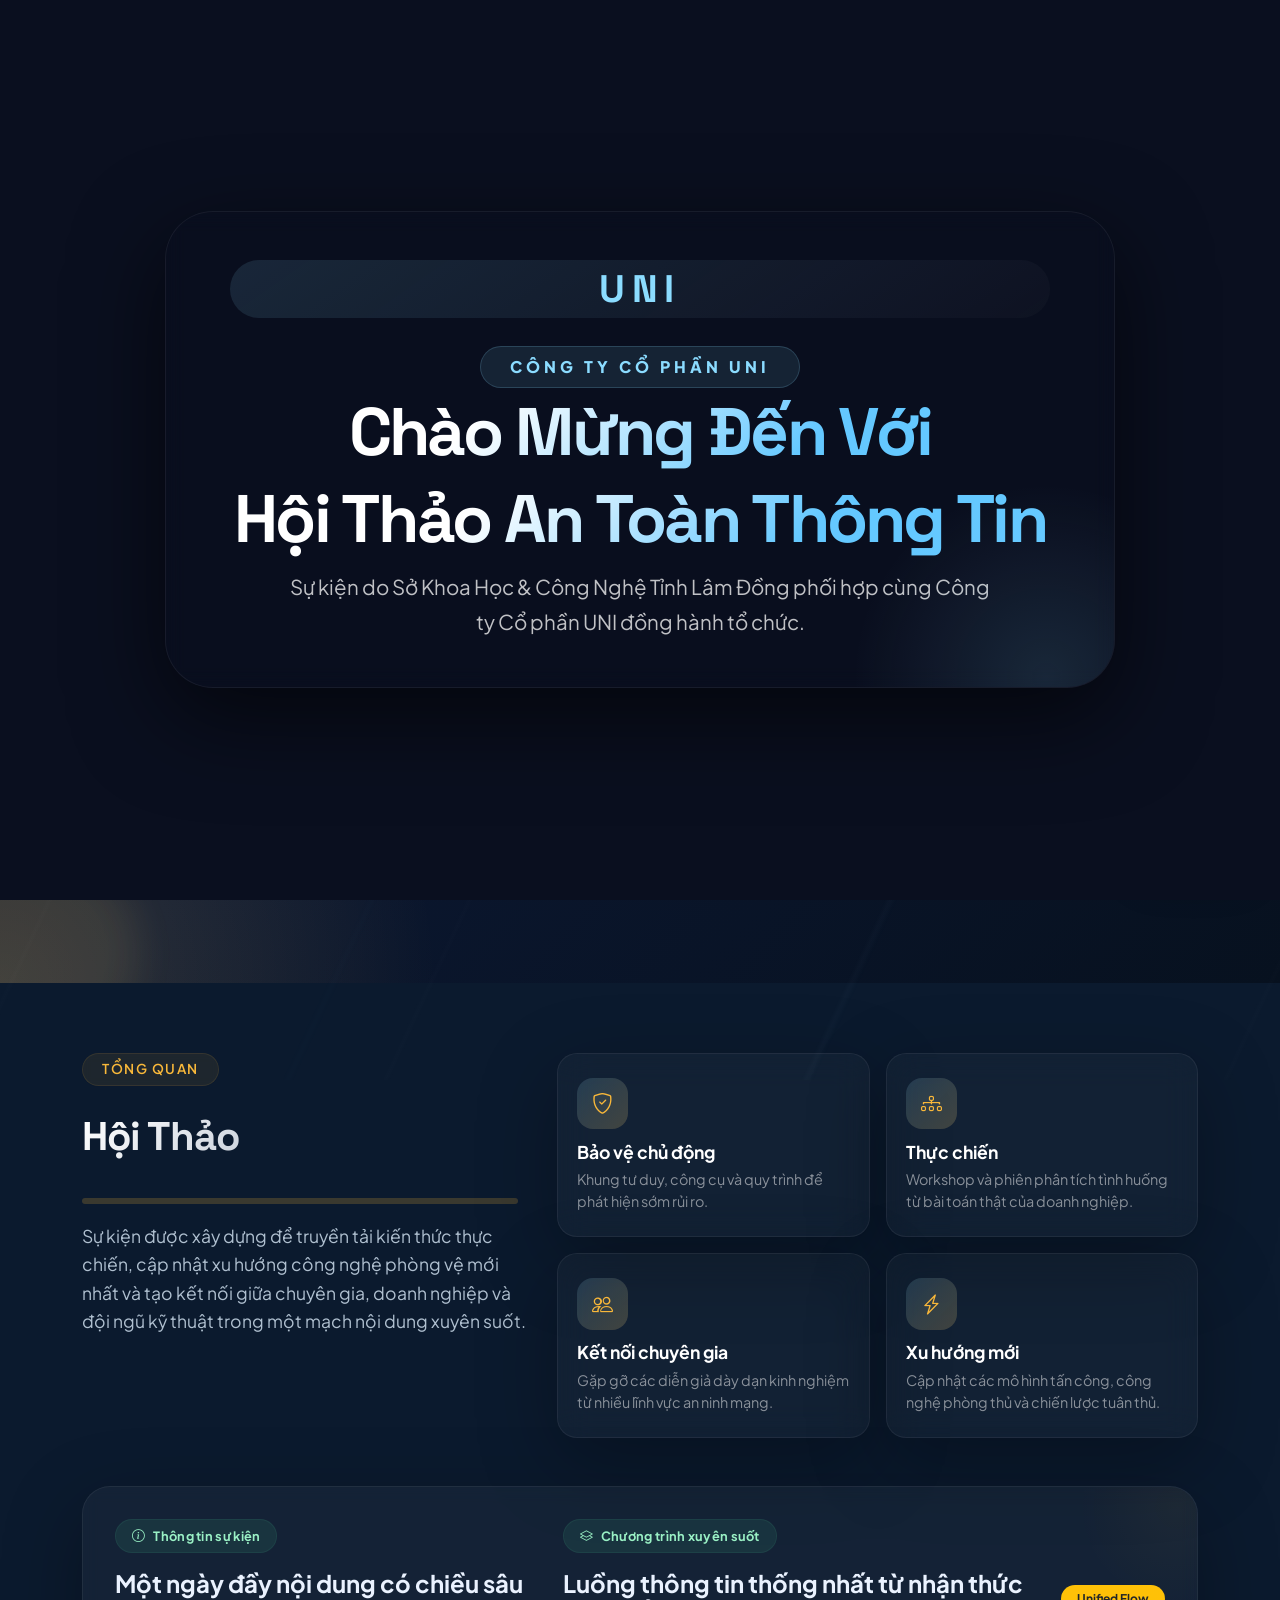
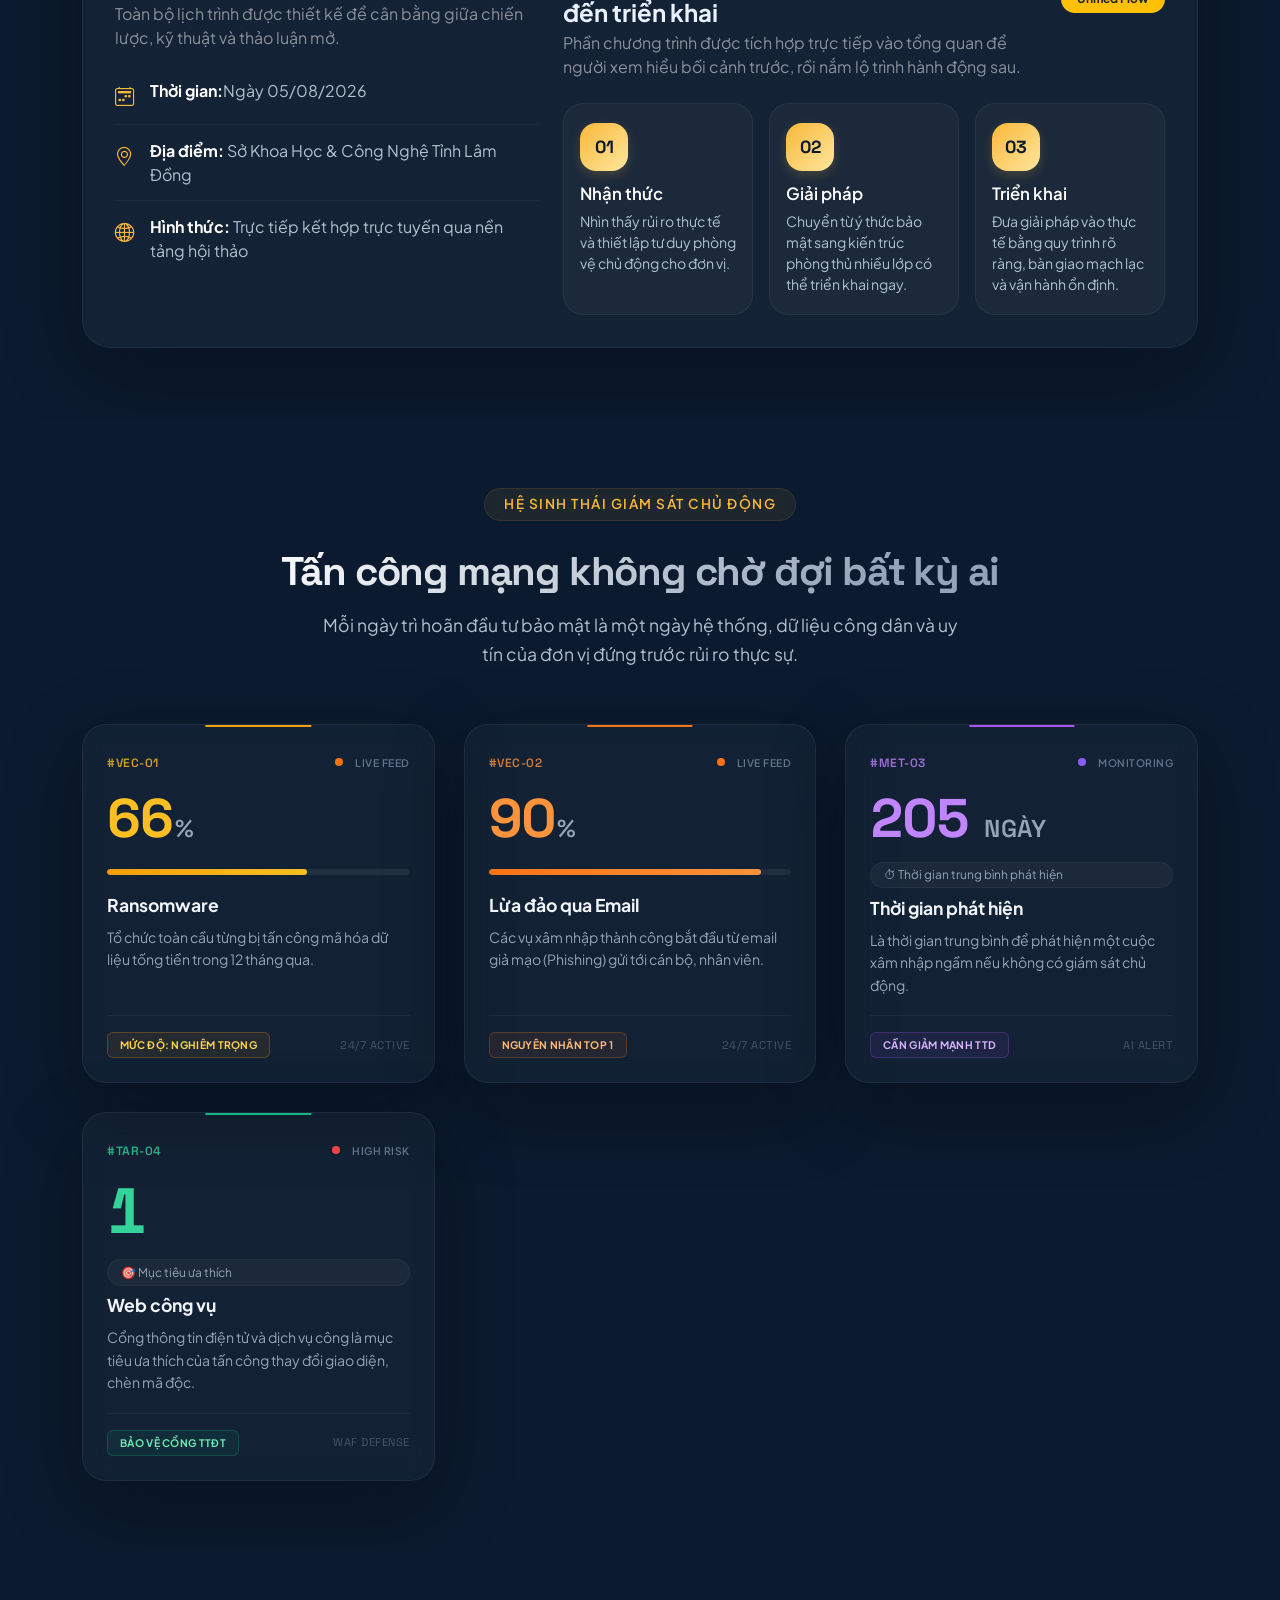
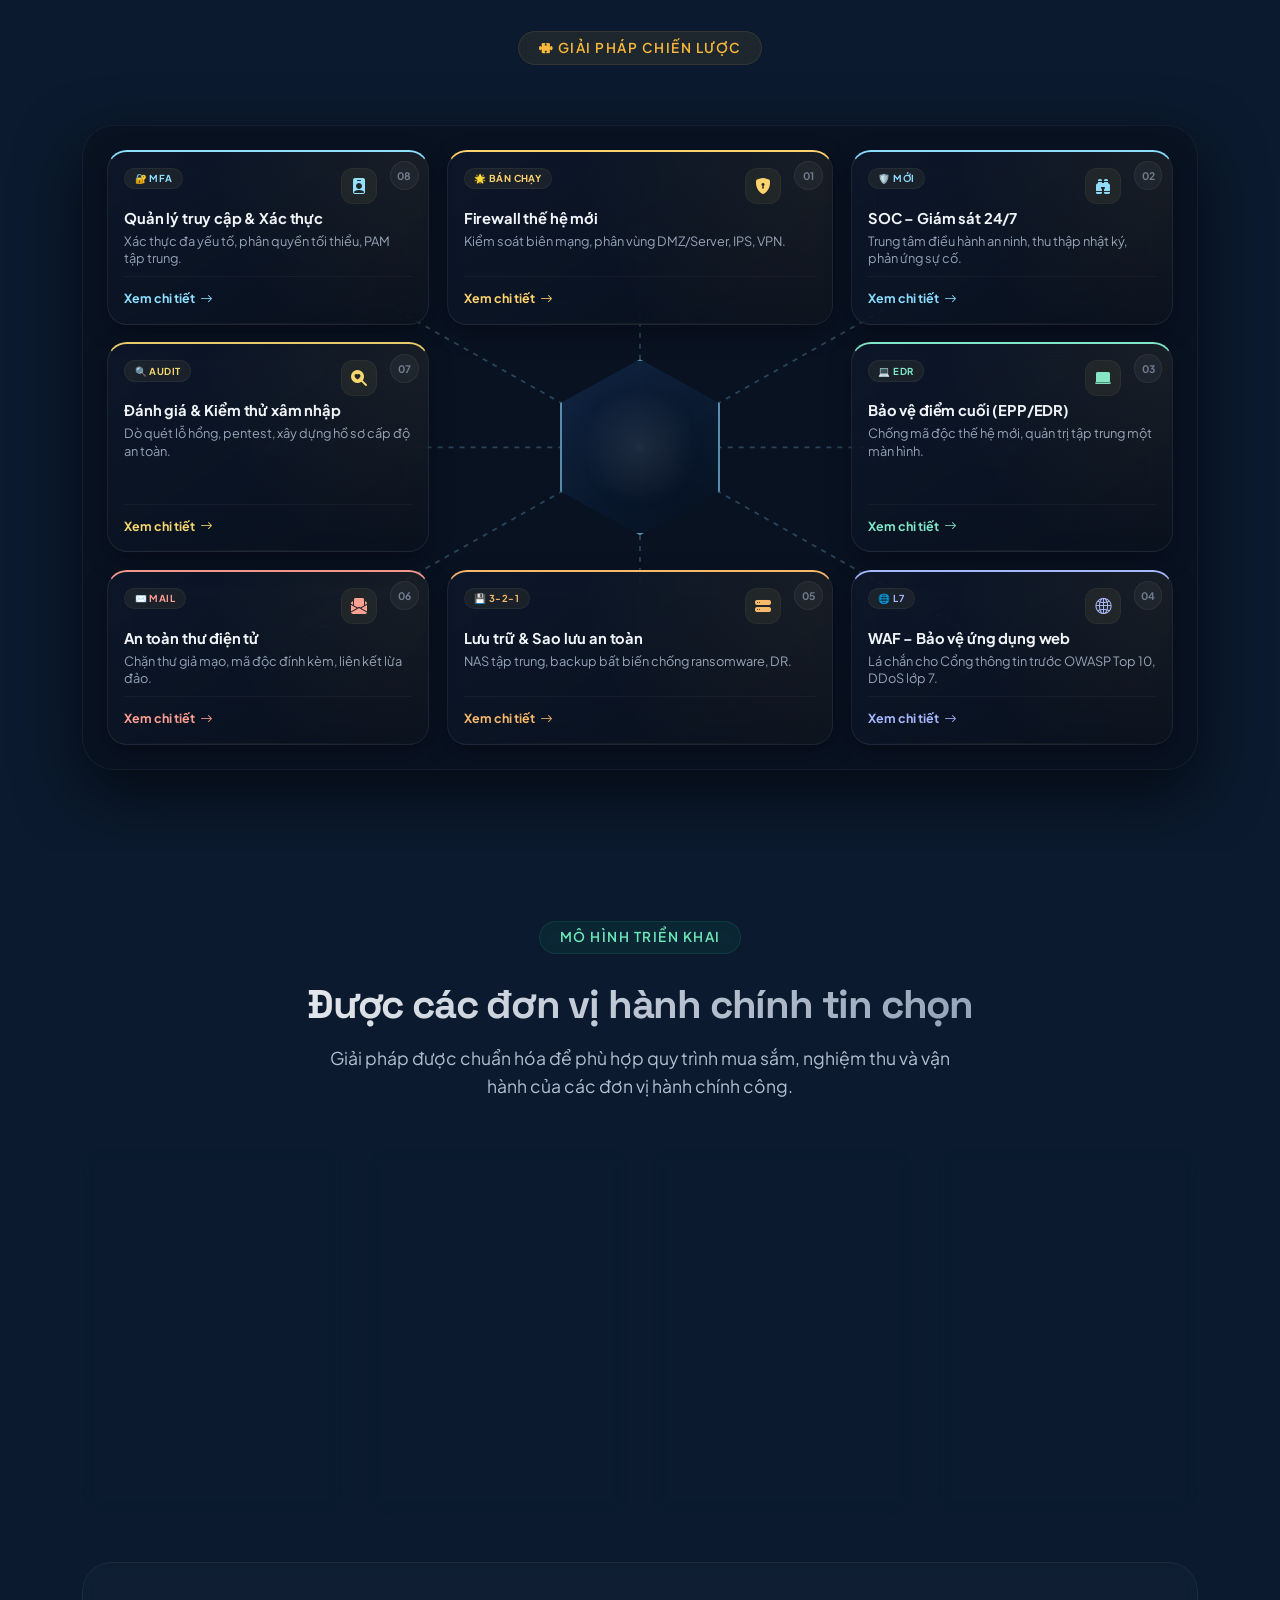
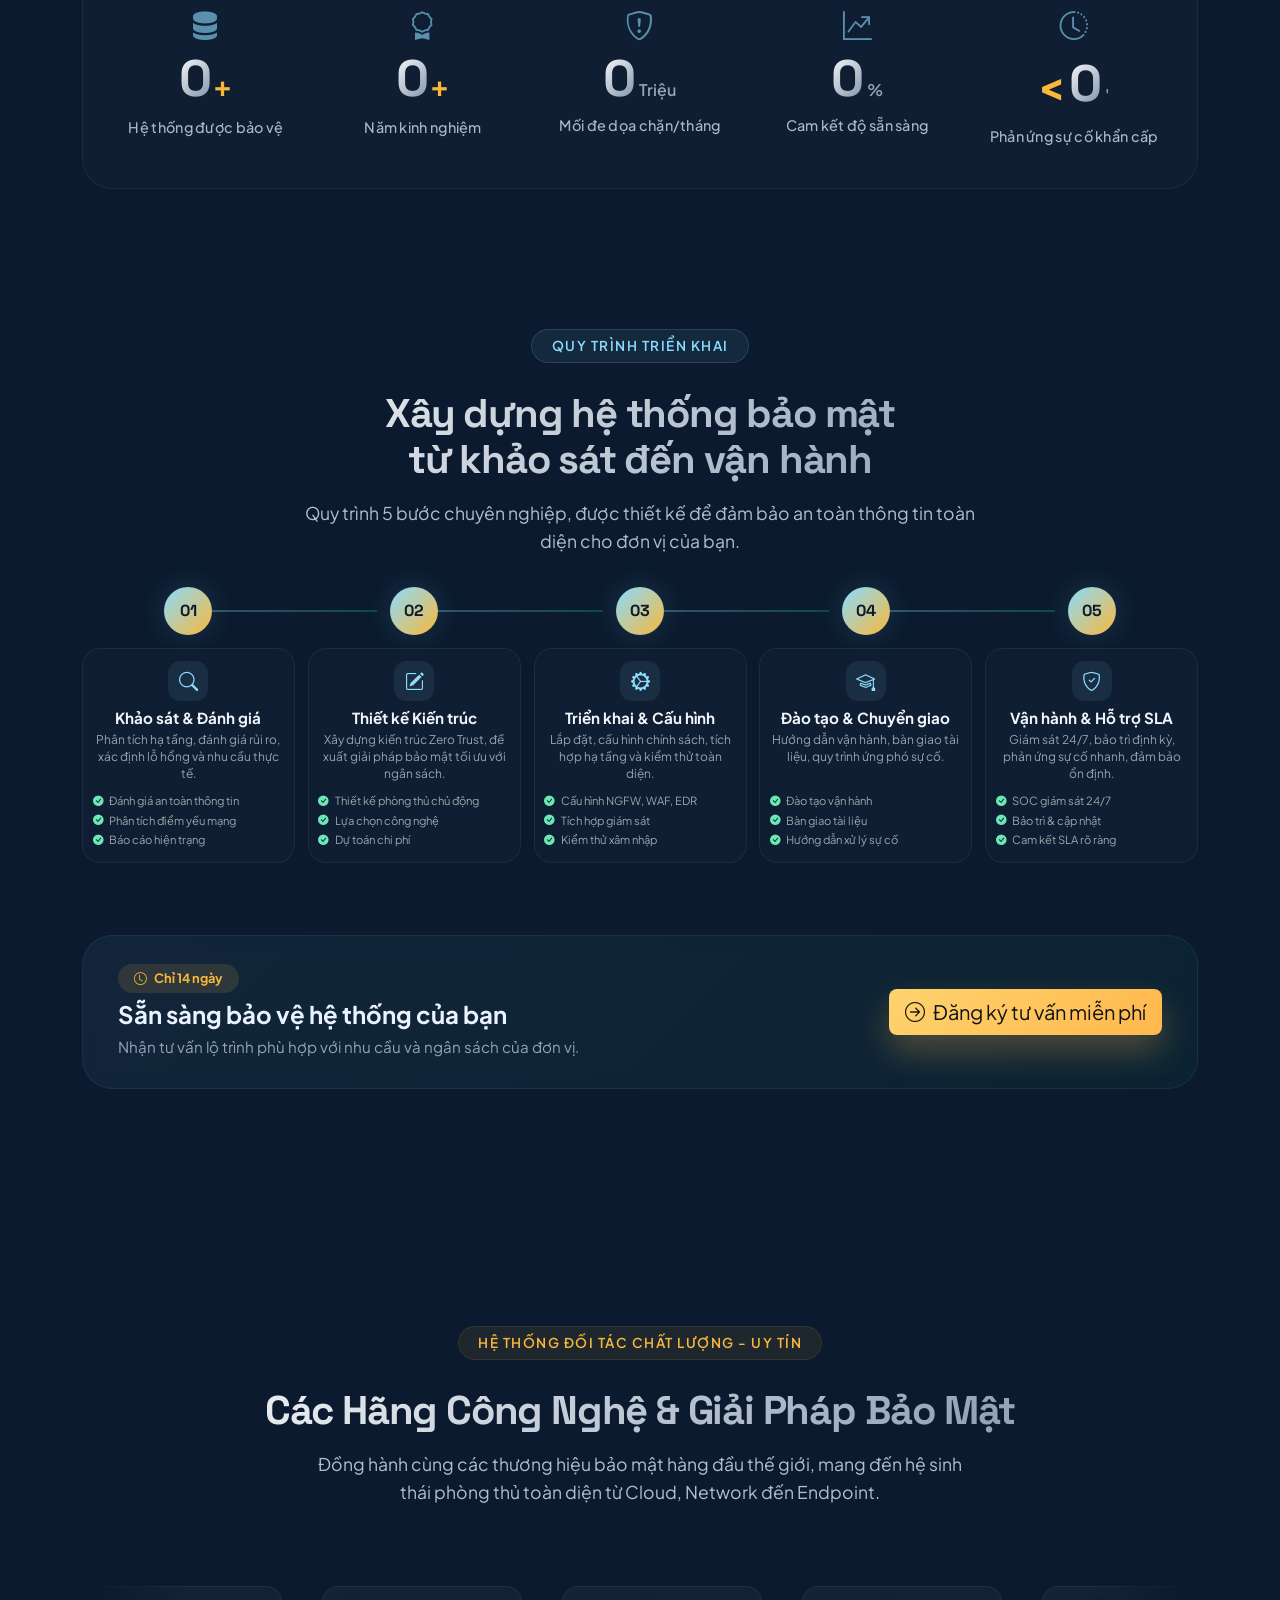
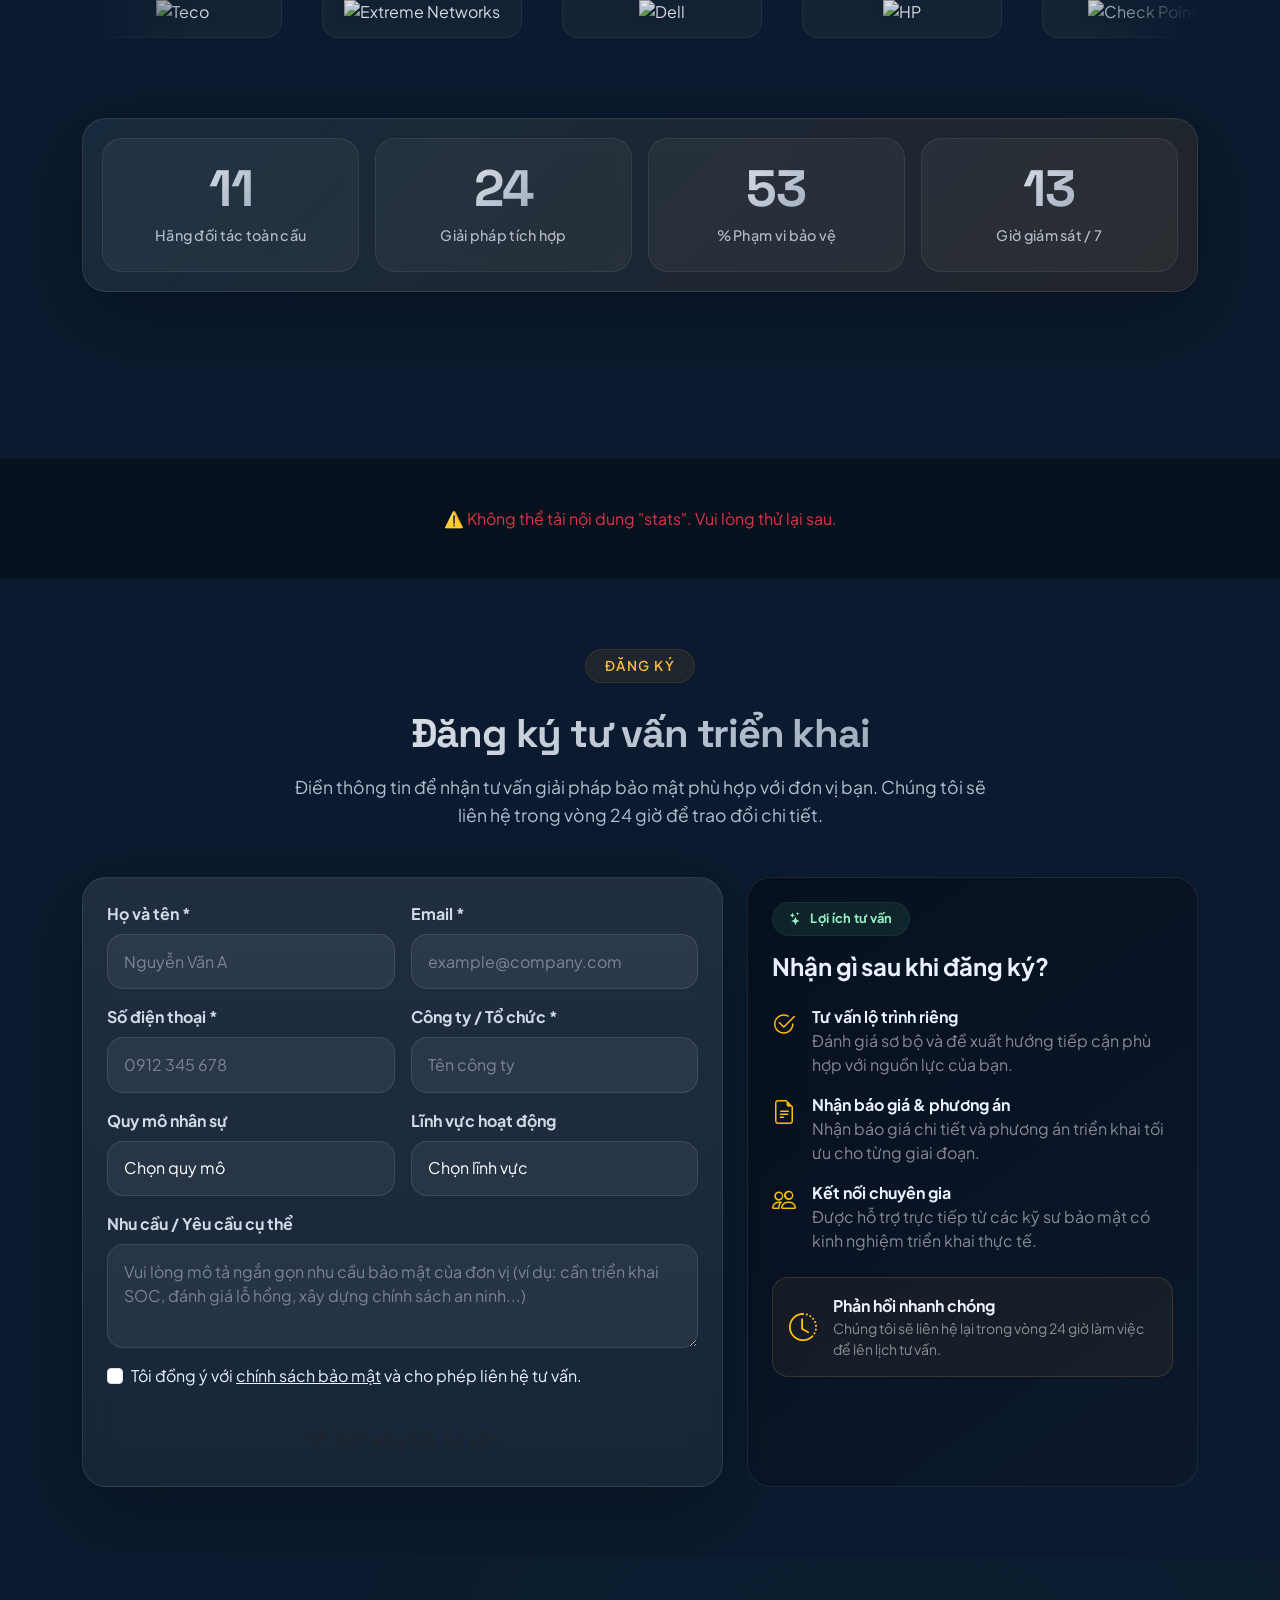
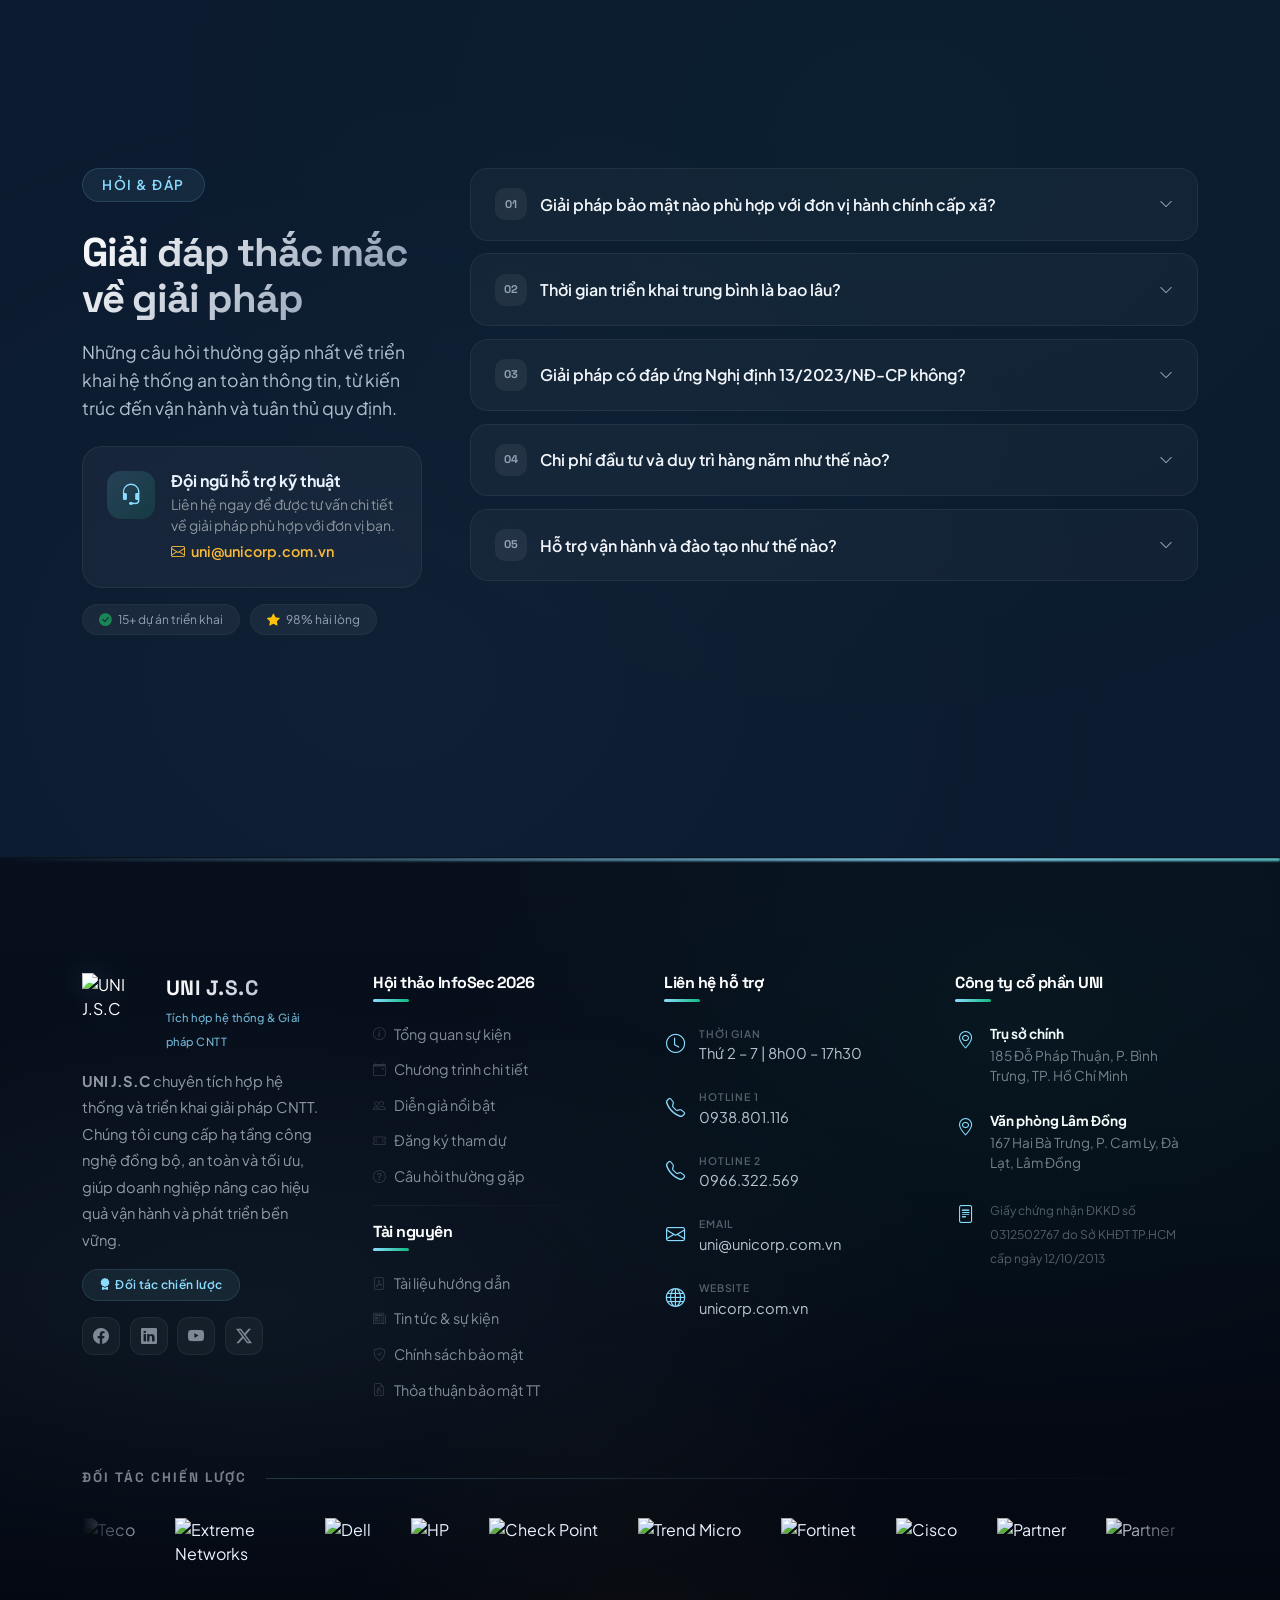
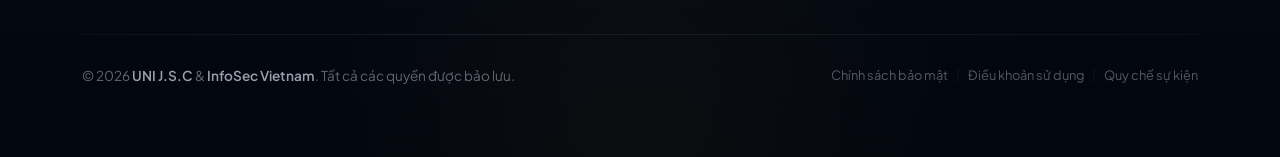
==== commit a8e131b2: "Auto Scroll - Introduce" ====
--- a/index.html
+++ b/index.html
@@ -43,31 +43,34 @@
     </head>
     <body>
         <div id="pageIntro" class="page-intro" aria-live="polite" aria-busy="true">
-            <div class="page-intro__orb page-intro__orb--one"></div>
-            <div class="page-intro__orb page-intro__orb--two"></div>
-            <div class="page-intro__grid"></div>
-            <div class="page-intro__shell">
-                <div class="page-intro__brand">
-                    <div class="page-intro__logo-frame">
-                        <img
-                            src="https://unicorp.com.vn/wp-content/uploads/2026/04/uni-logo-only-mini.png"
-                            alt="Logo UNI"
-                            class="page-intro__logo"
-                            onload="this.nextElementSibling.hidden = true"
-                            onerror="
-                                this.hidden = true;
-                                this.nextElementSibling.hidden = false;
-                            "
-                        />
-                    </div>
-                    <div class="page-intro__brand-copy">
-                        <span class="page-intro__eyebrow">Hội thảo An toàn thông tin 2026</span>
-                        <h1>Chào mừng đến với Hội thảo An toàn thông tin năm 2026</h1>
-                        <p>
-                            Sự kiện do Sở Khoa Học &amp; Công Nghệ Tỉnh Lâm Đồng phối hợp cùng Công ty Cổ phần UNI đồng
-                            hành tổ chức.
-                        </p>
-                    </div>
+            <!-- Container Three.js -->
+            <div id="three-container" class="page-intro__three"></div>
+
+            <!-- Nội dung chính (sẽ được điều khiển bằng class) -->
+            <div class="page-intro__shell" id="introShell">
+                <!-- Logo – sẽ di chuyển lên trên -->
+                <img
+                    src="https://unicorp.com.vn/wp-content/uploads/2026/04/uni-logo-only-mini.png"
+                    alt="Logo UNI"
+                    class="page-intro__logo"
+                    onload="this.nextElementSibling.hidden = true"
+                    onerror="
+                        this.hidden = true;
+                        this.nextElementSibling.hidden = false;
+                    "
+                />
+                <span class="page-intro__logo-fallback" hidden>UNI</span>
+
+                <!-- Thông tin hội thảo – sẽ xuất hiện sau -->
+                <div class="page-intro__brand-copy" id="brandCopy">
+                    <span class="page-intro__eyebrow">CÔNG TY CỔ PHẦN UNI</span>
+                    <h1>Chào Mừng Đến Với</h1>
+                    <h1>Hội Thảo An Toàn Thông Tin</h1>
+                    <!-- <h1>2026</h1> -->
+                    <p>
+                        Sự kiện do Sở Khoa Học &amp; Công Nghệ Tỉnh Lâm Đồng phối hợp cùng Công ty Cổ phần UNI đồng hành
+                        tổ chức.
+                    </p>
                 </div>
             </div>
         </div>
@@ -96,5 +99,384 @@
 
         <!-- Main JS để load sections và khởi tạo -->
         <script src="js/main.js"></script>
+        <script src="https://cdnjs.cloudflare.com/ajax/libs/three.js/r128/three.min.js"></script>
+        <script>
+            (function () {
+                const container = document.getElementById("three-container");
+                if (!container) return;
+
+                // ---- Scene, Camera, Renderer ----
+                const scene = new THREE.Scene();
+                scene.background = new THREE.Color(0x050b14);
+
+                const camera = new THREE.PerspectiveCamera(
+                    60,
+                    container.clientWidth / container.clientHeight,
+                    0.1,
+                    1000,
+                );
+                camera.position.set(0, 0.6, 9);
+                camera.lookAt(0, 0, 0);
+
+                const renderer = new THREE.WebGLRenderer({ antialias: true, alpha: false });
+                renderer.setSize(container.clientWidth, container.clientHeight);
+                renderer.setPixelRatio(Math.min(window.devicePixelRatio, 2));
+                renderer.shadowMap.enabled = false;
+                container.appendChild(renderer.domElement);
+
+                // ---- Ánh sáng ----
+                const ambient = new THREE.AmbientLight(0x223355);
+                scene.add(ambient);
+
+                const keyLight = new THREE.DirectionalLight(0x66ddff, 1.0);
+                keyLight.position.set(3, 4, 5);
+                scene.add(keyLight);
+
+                const backLight = new THREE.DirectionalLight(0xff66aa, 0.4);
+                backLight.position.set(-2, -1, -6);
+                scene.add(backLight);
+
+                const fillLight = new THREE.DirectionalLight(0x44aaff, 0.6);
+                fillLight.position.set(-1, 2, 3);
+                scene.add(fillLight);
+
+                // ---- Lưới nền tĩnh ----
+                const gridHelper = new THREE.GridHelper(15, 30, 0x44aaff, 0x225588);
+                gridHelper.position.y = -2.5;
+                gridHelper.material.transparent = true;
+                gridHelper.material.opacity = 0.15;
+                scene.add(gridHelper);
+
+                // ---- Các điểm sáng nền (ma trận) ----
+                const gridPointCount = 600;
+                const gpPos = new Float32Array(gridPointCount * 3);
+                for (let i = 0; i < gridPointCount; i++) {
+                    gpPos[i * 3] = (Math.random() - 0.5) * 12;
+                    gpPos[i * 3 + 1] = (Math.random() - 0.5) * 8 - 0.5;
+                    gpPos[i * 3 + 2] = (Math.random() - 0.5) * 6 - 2;
+                }
+                const gpGeo = new THREE.BufferGeometry();
+                gpGeo.setAttribute("position", new THREE.BufferAttribute(gpPos, 3));
+                const gpMat = new THREE.PointsMaterial({
+                    color: 0x4488ff,
+                    size: 0.03,
+                    transparent: true,
+                    opacity: 0.3,
+                    blending: THREE.AdditiveBlending,
+                });
+                const gridPoints = new THREE.Points(gpGeo, gpMat);
+                scene.add(gridPoints);
+
+                // ================================================================
+                //  VÒNG TRÒN VÀ ỐNG XOẮN – TẠO CÁC "LINE" CHẠY VÒNG
+                // ================================================================
+
+                // Ring 1 – chính
+                const ringMat = new THREE.MeshStandardMaterial({
+                    color: 0x44ddff,
+                    emissive: 0x0066aa,
+                    emissiveIntensity: 0.8,
+                    metalness: 0.9,
+                    roughness: 0.1,
+                    transparent: true,
+                    opacity: 0.7,
+                    side: THREE.DoubleSide,
+                });
+                const ring = new THREE.Mesh(new THREE.TorusGeometry(2.2, 0.04, 32, 80), ringMat);
+                ring.rotation.x = Math.PI / 2.4;
+                ring.rotation.z = 0.2;
+                scene.add(ring);
+
+                // Ring 2 – màu cam
+                const ringMat2 = new THREE.MeshStandardMaterial({
+                    color: 0xff8844,
+                    emissive: 0x663300,
+                    emissiveIntensity: 0.5,
+                    metalness: 0.6,
+                    roughness: 0.3,
+                    transparent: true,
+                    opacity: 0.5,
+                    side: THREE.DoubleSide,
+                });
+                const ring2 = new THREE.Mesh(new THREE.TorusGeometry(1.7, 0.03, 24, 60), ringMat2);
+                ring2.rotation.x = Math.PI / 2.0;
+                ring2.rotation.z = -0.6;
+                scene.add(ring2);
+
+                // Ring 3 – tím (wireframe)
+                const ringMat3 = new THREE.MeshStandardMaterial({
+                    color: 0xcc66ff,
+                    emissive: 0x440066,
+                    emissiveIntensity: 0.3,
+                    transparent: true,
+                    opacity: 0.2,
+                    wireframe: true,
+                });
+                const ring3 = new THREE.Mesh(new THREE.TorusGeometry(3.0, 0.03, 16, 60), ringMat3);
+                ring3.rotation.x = Math.PI / 1.8;
+                ring3.rotation.z = 0.9;
+                scene.add(ring3);
+
+                // Ống xoắn 1
+                const spiralPoints = [];
+                const turns = 3;
+                const radius = 2.4;
+                const height = 1.2;
+                const segments = 200;
+                for (let i = 0; i <= segments; i++) {
+                    const t = i / segments;
+                    const angle = t * Math.PI * 2 * turns;
+                    const x = radius * Math.cos(angle) * (1 + 0.1 * Math.sin(t * Math.PI * 4));
+                    const y = radius * Math.sin(angle) * (1 + 0.1 * Math.cos(t * Math.PI * 3));
+                    const z = (t - 0.5) * height;
+                    spiralPoints.push(new THREE.Vector3(x, y, z));
+                }
+                const spiralCurve = new THREE.CatmullRomCurve3(spiralPoints);
+                const tubeGeo = new THREE.TubeGeometry(spiralCurve, 200, 0.025, 8, false);
+                const tubeMat = new THREE.MeshStandardMaterial({
+                    color: 0x66ddff,
+                    emissive: 0x004488,
+                    emissiveIntensity: 0.6,
+                    transparent: true,
+                    opacity: 0.35,
+                    side: THREE.DoubleSide,
+                });
+                const tube = new THREE.Mesh(tubeGeo, tubeMat);
+                scene.add(tube);
+
+                // Ống xoắn 2 – ngược chiều
+                const spiralPoints2 = [];
+                for (let i = 0; i <= segments; i++) {
+                    const t = i / segments;
+                    const angle = -t * Math.PI * 2 * turns + 0.5;
+                    const x = (radius - 0.4) * Math.cos(angle) * (1 + 0.08 * Math.sin(t * Math.PI * 5));
+                    const y = (radius - 0.4) * Math.sin(angle) * (1 + 0.08 * Math.cos(t * Math.PI * 4));
+                    const z = (t - 0.5) * height * 0.8;
+                    spiralPoints2.push(new THREE.Vector3(x, y, z));
+                }
+                const spiralCurve2 = new THREE.CatmullRomCurve3(spiralPoints2);
+                const tubeGeo2 = new THREE.TubeGeometry(spiralCurve2, 200, 0.015, 6, false);
+                const tubeMat2 = new THREE.MeshStandardMaterial({
+                    color: 0xff88aa,
+                    emissive: 0x550033,
+                    emissiveIntensity: 0.4,
+                    transparent: true,
+                    opacity: 0.3,
+                    side: THREE.DoubleSide,
+                });
+                const tube2 = new THREE.Mesh(tubeGeo2, tubeMat2);
+                scene.add(tube2);
+
+                // ================================================================
+                //  HỆ THỐNG HẠT – HỘI TỤ VÀO TRUNG TÂM
+                // ================================================================
+
+                const particleCount = 3500;
+                const posArray = new Float32Array(particleCount * 3);
+                const colorArray = new Float32Array(particleCount * 3);
+                const particleData = [];
+
+                // Mỗi hạt có: phase góc, tốc độ góc, độ cao ban đầu, chu kỳ sống
+                for (let i = 0; i < particleCount; i++) {
+                    // Bán kính tối đa khoảng 3.5, tối thiểu 0.2
+                    const maxR = 2.8 + Math.random() * 1.2;
+                    const angle = Math.random() * Math.PI * 2;
+                    const height = (Math.random() - 0.5) * 2.0;
+                    const speed = 0.2 + Math.random() * 0.4; // tốc độ quay
+                    const phase = Math.random() * Math.PI * 2;
+                    // Chu kỳ dao động bán kính: mỗi hạt có chu kỳ riêng
+                    const cycleSpeed = 0.15 + Math.random() * 0.25;
+
+                    posArray[i * 3] = maxR * Math.cos(angle);
+                    posArray[i * 3 + 1] = maxR * Math.sin(angle);
+                    posArray[i * 3 + 2] = height;
+
+                    const color = new THREE.Color().setHSL(0.55 + Math.random() * 0.25, 0.9, 0.5 + Math.random() * 0.4);
+                    colorArray[i * 3] = color.r;
+                    colorArray[i * 3 + 1] = color.g;
+                    colorArray[i * 3 + 2] = color.b;
+
+                    particleData.push({
+                        maxR,
+                        angle,
+                        height,
+                        speed,
+                        phase,
+                        cycleSpeed,
+                        offset: Math.random() * 100,
+                    });
+                }
+
+                const particleGeo = new THREE.BufferGeometry();
+                particleGeo.setAttribute("position", new THREE.BufferAttribute(posArray, 3));
+                particleGeo.setAttribute("color", new THREE.BufferAttribute(colorArray, 3));
+
+                const particleMat = new THREE.PointsMaterial({
+                    size: 0.07,
+                    vertexColors: true,
+                    transparent: true,
+                    blending: THREE.AdditiveBlending,
+                    depthWrite: false,
+                    sizeAttenuation: true,
+                });
+                const particleSystem = new THREE.Points(particleGeo, particleMat);
+                scene.add(particleSystem);
+
+                // ================================================================
+                //  LOGO TRUNG TÂM
+                // ================================================================
+
+                const loader = new THREE.TextureLoader();
+                const logoTex = loader.load("https://unicorp.com.vn/wp-content/uploads/2026/04/uni-logo-only-mini.png");
+                const logoMat = new THREE.MeshStandardMaterial({
+                    map: logoTex,
+                    transparent: true,
+                    side: THREE.DoubleSide,
+                    emissive: new THREE.Color(0x44ddff),
+                    emissiveIntensity: 0.4,
+                });
+                const logoMesh = new THREE.Mesh(new THREE.PlaneGeometry(1.0, 1.0), logoMat);
+                logoMesh.position.z = 0.6;
+                scene.add(logoMesh);
+
+                // ================================================================
+                //  BEAM (TIA SÁNG)
+                // ================================================================
+
+                const beamCount = 120;
+                const beamPos = new Float32Array(beamCount * 3);
+                const beamData = [];
+                for (let i = 0; i < beamCount; i++) {
+                    const angle = (i / beamCount) * Math.PI * 2;
+                    const r = 2.5 + Math.random() * 0.8;
+                    const x = r * Math.cos(angle);
+                    const y = r * Math.sin(angle);
+                    beamPos[i * 3] = x;
+                    beamPos[i * 3 + 1] = y;
+                    beamPos[i * 3 + 2] = 0;
+                    beamData.push({
+                        start: new THREE.Vector3(x, y, 0),
+                        end: new THREE.Vector3(0, 0, 0.6),
+                        progress: Math.random(),
+                        speed: 0.004 + Math.random() * 0.015,
+                        delay: Math.random() * 100,
+                    });
+                }
+                const beamGeo = new THREE.BufferGeometry();
+                beamGeo.setAttribute("position", new THREE.BufferAttribute(beamPos, 3));
+                const beamMat = new THREE.PointsMaterial({
+                    size: 0.18,
+                    color: 0x66ddff,
+                    transparent: true,
+                    blending: THREE.AdditiveBlending,
+                    opacity: 0.5,
+                });
+                const beamSystem = new THREE.Points(beamGeo, beamMat);
+                scene.add(beamSystem);
+
+                // ================================================================
+                //  PARALLAX CHUỘT
+                // ================================================================
+
+                let mouseX = 0,
+                    mouseY = 0;
+                document.addEventListener("mousemove", (e) => {
+                    const x = (e.clientX / window.innerWidth) * 2 - 1;
+                    const y = -(e.clientY / window.innerHeight) * 2 + 1;
+                    mouseX = x * 0.3;
+                    mouseY = y * 0.15;
+                });
+                document.addEventListener("touchmove", (e) => {
+                    if (e.touches.length) {
+                        const x = (e.touches[0].clientX / window.innerWidth) * 2 - 1;
+                        const y = -(e.touches[0].clientY / window.innerHeight) * 2 + 1;
+                        mouseX = x * 0.3;
+                        mouseY = y * 0.15;
+                    }
+                });
+
+                // ================================================================
+                //  ANIMATION LOOP
+                // ================================================================
+
+                let time = 0;
+
+                function animate() {
+                    requestAnimationFrame(animate);
+                    time += 0.012;
+
+                    // Xoay các vòng
+                    ring.rotation.y += 0.005;
+                    ring.rotation.x += 0.001;
+                    ring2.rotation.y -= 0.008;
+                    ring2.rotation.x += 0.002;
+                    ring3.rotation.y += 0.004;
+                    ring3.rotation.z += 0.001;
+
+                    // Xoay ống xoắn
+                    tube.rotation.y += 0.002;
+                    tube.rotation.x += 0.0005;
+                    tube2.rotation.y -= 0.003;
+                    tube2.rotation.x += 0.0005;
+
+                    // Cập nhật hạt: bán kính thay đổi theo chu kỳ → hội tụ
+                    const pos = particleSystem.geometry.attributes.position.array;
+                    for (let i = 0; i < particleCount; i++) {
+                        const d = particleData[i];
+                        // Tính bán kính theo chu kỳ: từ maxR xuống 0.2 rồi lên lại
+                        const cycle = Math.sin(time * d.cycleSpeed + d.phase) * 0.5 + 0.5; // 0..1
+                        const currentR = 0.2 + (d.maxR - 0.2) * (1 - cycle); // 0.2..maxR
+                        const angle = d.angle + time * d.speed;
+                        const h = d.height + Math.sin(time * d.speed * 0.7 + d.phase) * 0.3;
+                        pos[i * 3] = currentR * Math.cos(angle);
+                        pos[i * 3 + 1] = currentR * Math.sin(angle);
+                        pos[i * 3 + 2] = h * 0.8;
+                    }
+                    particleSystem.geometry.attributes.position.needsUpdate = true;
+
+                    // Cập nhật beam
+                    const beamPosAttr = beamSystem.geometry.attributes.position;
+                    const beamArr = beamPosAttr.array;
+                    for (let i = 0; i < beamCount; i++) {
+                        const d = beamData[i];
+                        d.progress += d.speed;
+                        if (d.progress > 1 + d.delay * 0.01) d.progress = 0;
+                        const t = Math.min(d.progress, 1);
+                        const px = d.start.x + (d.end.x - d.start.x) * t;
+                        const py = d.start.y + (d.end.y - d.start.y) * t;
+                        const pz = d.start.z + (d.end.z - d.start.z) * t;
+                        beamArr[i * 3] = px;
+                        beamArr[i * 3 + 1] = py;
+                        beamArr[i * 3 + 2] = pz;
+                    }
+                    beamPosAttr.needsUpdate = true;
+
+                    // Parallax camera
+                    camera.position.x += (mouseX * 0.4 - camera.position.x) * 0.02;
+                    camera.position.y += (mouseY * 0.25 + 0.6 - camera.position.y) * 0.02;
+                    camera.lookAt(0, 0, 0);
+
+                    renderer.render(scene, camera);
+                }
+                animate();
+
+                // ---- Điều khiển logo -> nội dung ----
+                (function () {
+                    const shell = document.getElementById("introShell");
+                    setTimeout(() => {
+                        if (shell) shell.classList.add("shifted");
+                    }, 2000);
+                })();
+
+                // ---- Resize ----
+                window.addEventListener("resize", () => {
+                    const w = container.clientWidth;
+                    const h = container.clientHeight;
+                    renderer.setSize(w, h);
+                    camera.aspect = w / h;
+                    camera.updateProjectionMatrix();
+                });
+            })();
+        </script>
     </body>
 </html>
--- a/css/style.css
+++ b/css/style.css
@@ -655,4 +655,125 @@
   .virtual-menu-number {
     display: none;
   }
-}+}
+
+/* ===== INTRO – FULL MÀN HÌNH ===== */
+.page-intro {
+    position: fixed;
+    top: 0;
+    left: 0;
+    right: 0;
+    bottom: 0;
+    width: 100vw;
+    height: 100vh;
+    display: flex;
+    align-items: center;
+    justify-content: center;
+    background: #0a0f1f;
+    border-radius: 0;          /* Không bo tròn */
+    box-shadow: none;          /* Bỏ đổ bóng */
+    z-index: 9999;
+    overflow: hidden;
+    transition: opacity 0.8s ease, visibility 0.8s ease;
+}
+
+.page-intro.is-hidden {
+    opacity: 0;
+    visibility: hidden;
+    pointer-events: none;
+}
+
+/* Container Three.js – vẫn full */
+#three-container {
+    position: absolute;
+    inset: 0;
+    width: 100%;
+    height: 100%;
+    z-index: 1;
+}
+
+/* ===== NỘI DUNG – PHÓNG TO ===== */
+.page-intro__shell {
+    position: relative;
+    z-index: 2;
+    max-width: 950px;          /* Tăng từ 720px */
+    width: 85%;
+    padding: 3rem 4rem;        /* Tăng padding */
+    text-align: center;
+    color: #fff;
+    background: rgba(10, 15, 31, 0.25);
+    backdrop-filter: blur(10px);
+    border-radius: 48px;       /* Bo góc lớn hơn */
+    border: 1px solid rgba(255, 255, 255, 0.06);
+    box-shadow: 0 30px 90px rgba(0, 0, 0, 0.6);
+    animation: contentFade 1.8s 0.6s both;
+}
+
+@keyframes contentFade {
+    0% { opacity: 0; transform: scale(0.9) translateY(30px); }
+    100% { opacity: 1; transform: scale(1) translateY(0); }
+}
+
+/* Logo – to hơn */
+.page-intro__logo-frame {
+    display: inline-block;
+    padding: 1rem;              /* Tăng padding */
+    background: rgba(255, 255, 255, 0.04);
+    border-radius: 50%;
+    border: 1px solid rgba(100, 200, 255, 0.25);
+}
+.page-intro__logo {
+    width: 130px;               /* Từ 80px lên 130px */
+    height: auto;
+    filter: drop-shadow(0 0 40px rgba(100, 200, 255, 0.4));
+}
+
+/* Văn bản – to hơn */
+.page-intro__brand-copy {
+    margin-top: 1.8rem;
+}
+.page-intro__eyebrow {
+    font-size: 1rem;            /* Từ 0.75rem */
+    letter-spacing: 4px;
+    padding: 0.5rem 1.8rem;
+}
+.page-intro__brand-copy h1 {
+    font-size: clamp(2.4rem, 6vw, 4.2rem);   /* Tăng cỡ chữ */
+    font-weight: 700;
+    margin-bottom: 0.8rem;
+    background: linear-gradient(135deg, #ffffff 30%, #64c8ff 70%);
+    -webkit-background-clip: text;
+    -webkit-text-fill-color: transparent;
+    background-clip: text;
+    line-height: 1.1;
+}
+.page-intro__brand-copy p {
+    font-size: clamp(1.1rem, 1.6vw, 1.5rem); /* Tăng cỡ chữ */
+    color: rgba(255, 255, 255, 0.75);
+    max-width: 700px;
+    margin: 0 auto;
+    line-height: 1.7;
+}
+
+/* Responsive – vẫn giữ tỉ lệ to */
+@media (max-width: 768px) {
+    .page-intro__shell {
+        padding: 2rem 1.5rem;
+        max-width: 100%;
+        border-radius: 28px;
+    }
+    .page-intro__logo {
+        width: 90px;
+    }
+    .page-intro__brand-copy h1 {
+        font-size: 2rem;
+    }
+    .page-intro__brand-copy p {
+        font-size: 1rem;
+    }
+    .page-intro__eyebrow {
+        font-size: 0.8rem;
+        letter-spacing: 2px;
+    }
+}
+
--- a/css/sections/hero.css
+++ b/css/sections/hero.css
@@ -1,5 +1,5 @@
 .hero-section {
-    padding: 116px 0 92px;
+    min-height: 100vh;
     color: #fff;
     background:
         radial-gradient(circle at top right, rgba(139, 220, 255, 0.16), transparent 22%),
@@ -284,6 +284,7 @@
     font-size: 0.65rem;
     color: #8a9aa8;
     letter-spacing: 1.5px;
+    line-height: 1.2;
     opacity: 0.7;
 }
 
--- a/css/sections/solutions.css
+++ b/css/sections/solutions.css
@@ -327,7 +327,7 @@
         padding: 1.5rem 0;
     }
     .solutions-shield {
-        max-width: 120px;
+        max-width: 200px;
     }
 
     /* Các thẻ tự động trôi theo thứ tự DOM, nhưng ta vẫn giữ vị trí grid cho 8 thẻ còn lại */
@@ -534,3 +534,61 @@
     box-shadow: 0 8px 24px rgba(249, 184, 58, 0.25);
     color: #0b1a2e;
 }
+
+/* Nâng cấp Khiên trung tâm với hiệu ứng Pulse (nhịp đập năng lượng) */
+.solutions-shield {
+    /* (Giữ nguyên các thuộc tính cũ của bạn...) */
+    position: relative;
+    animation: shieldPulse 3s infinite alternate ease-in-out;
+}
+
+@keyframes shieldPulse {
+    0% { box-shadow: 0 0 20px rgba(139, 220, 255, 0.1), inset 0 0 40px rgba(139, 220, 255, 0.05); }
+    100% { box-shadow: 0 0 50px rgba(139, 220, 255, 0.3), inset 0 0 80px rgba(139, 220, 255, 0.15); }
+}
+
+/* Tinh chỉnh thẻ Callout để mang hơi hướng HUD (Heads-up Display) */
+.solution-callout {
+    /* Giữ nguyên các thuộc tính cũ, thêm/sửa các dòng sau */
+    background: linear-gradient(145deg, rgba(16, 28, 48, 0.6), rgba(8, 16, 28, 0.8));
+    backdrop-filter: blur(12px); /* Tăng độ blur cho đẹp */
+    border: 1px solid rgba(255, 255, 255, 0.08);
+    border-top: 2px solid var(--accent); /* Nhấn mạnh viền trên theo màu của thẻ */
+}
+
+/* Thêm điểm sáng mờ ở góc thẻ để tạo độ sâu */
+.solution-callout::after {
+    content: "";
+    position: absolute;
+    bottom: 0; left: 0; right: 0; height: 1px;
+    background: linear-gradient(90deg, transparent, var(--accent-soft), transparent);
+}
+
+/* Style cho các SVG Lines */
+.callout-line-group {
+    transition: opacity 0.3s ease;
+}
+.callout-line {
+    transition: stroke 0.3s ease, stroke-width 0.3s ease;
+}
+.callout-dot {
+    transition: fill 0.3s ease, r 0.3s ease, filter 0.3s ease;
+}
+
+/* Trạng thái đường line khi bị mờ (khi hover vào thẻ khác) */
+.connections-svg.has-hover .callout-line-group:not(.active) {
+    opacity: 0.2;
+}
+
+/* Trạng thái đường line được active (khi hover đúng thẻ của nó) */
+.callout-line-group.active .callout-line {
+    stroke: #fff !important;
+    stroke-width: 2.5 !important;
+    stroke-dasharray: none !important; /* Biến thành nét liền khi hover */
+    filter: drop-shadow(0 0 6px rgba(255, 255, 255, 0.6));
+}
+.callout-line-group.active .callout-dot {
+    fill: #fff !important;
+    r: 4 !important;
+    filter: drop-shadow(0 0 8px rgba(255, 255, 255, 0.8));
+}
